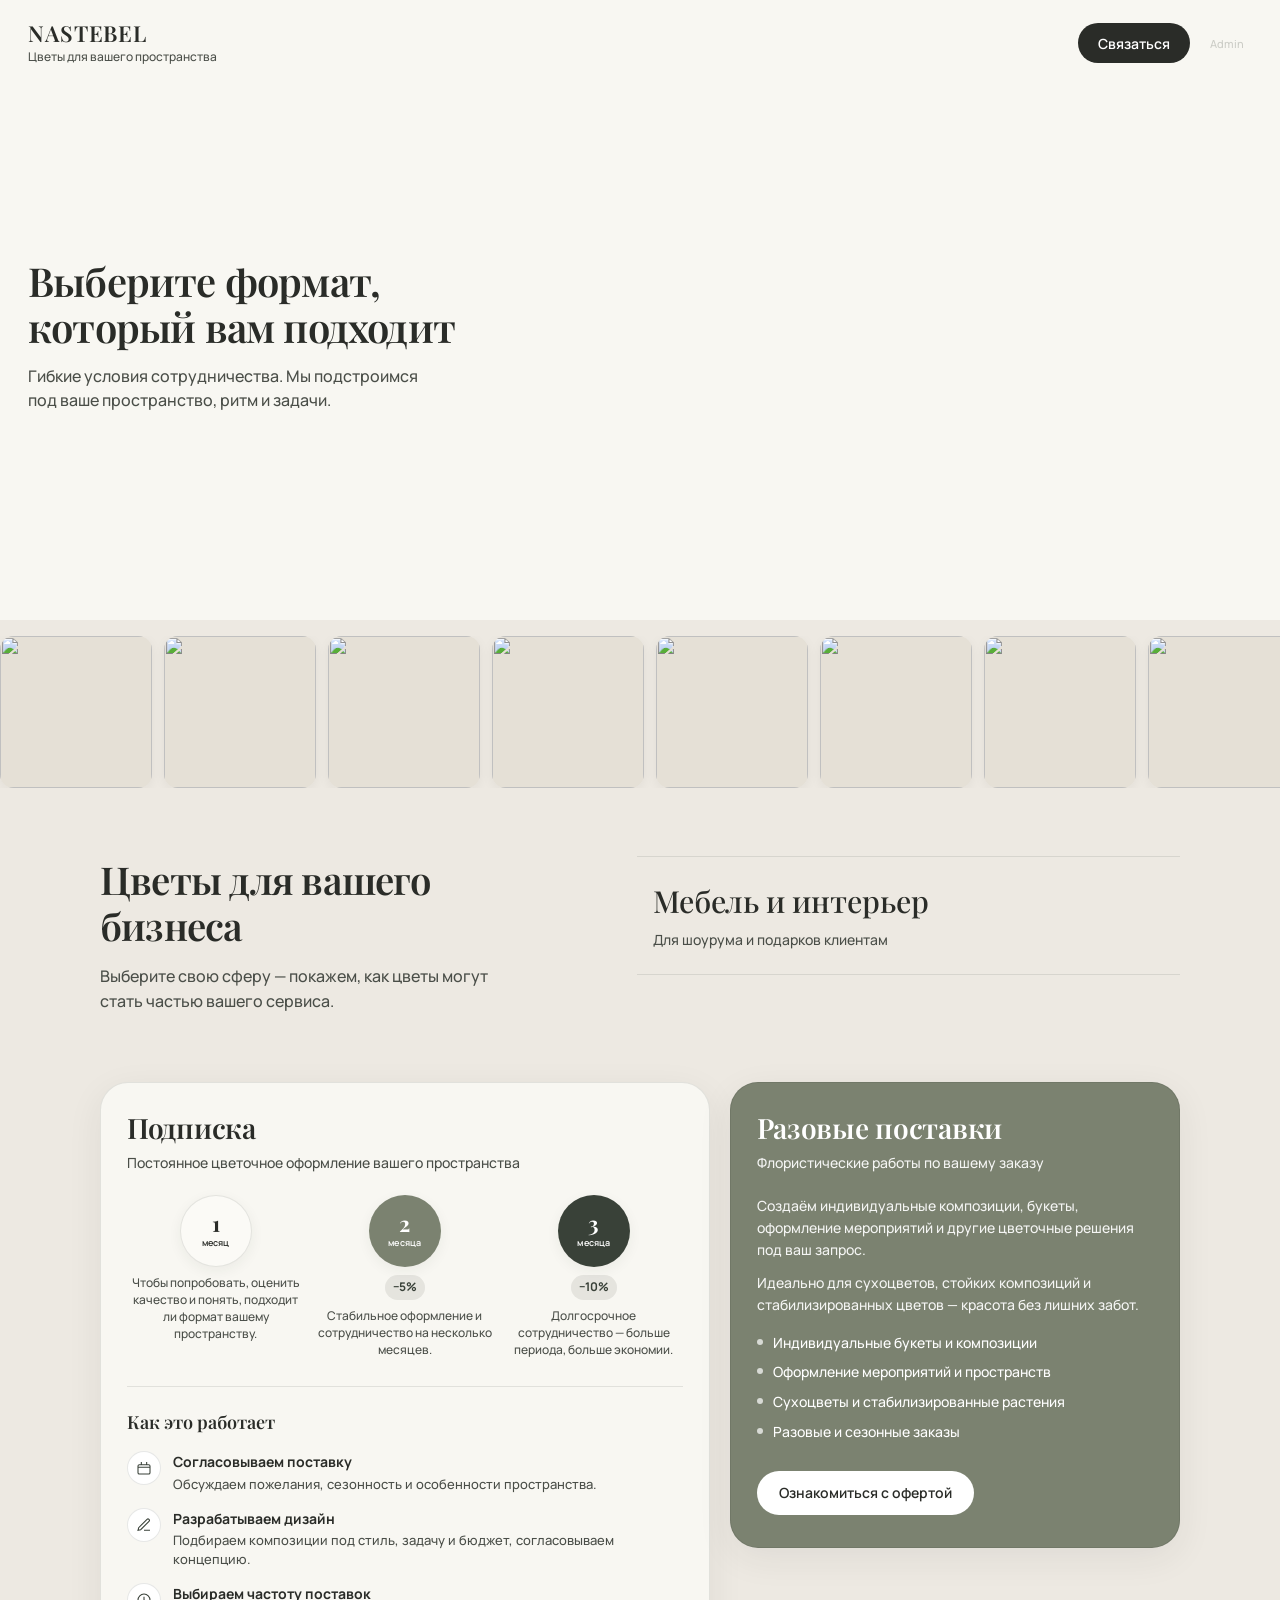
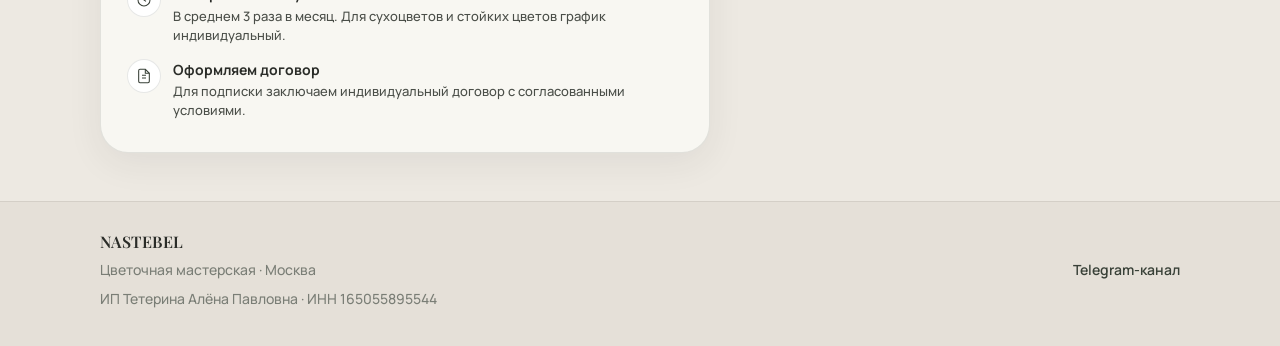
==== index.html @ 420b0eef "Добавить раздел для бизнеса и показывать рукописную фразу только на мобильных" ====
<!DOCTYPE html>
<html lang="ru">
<head>
  <meta charset="UTF-8" />
  <meta name="viewport" content="width=device-width, initial-scale=1, viewport-fit=cover" />
  <meta name="theme-color" content="#F8F7F2" />
  <meta name="description" content="NASTEBEL — цветочная мастерская в Москве." />
  <title>NASTEBEL — цветы для вашего пространства</title>
  <link rel="preconnect" href="https://fonts.googleapis.com" />
  <link rel="preconnect" href="https://fonts.gstatic.com" crossorigin />
  <link rel="preconnect" href="https://lh3.googleusercontent.com" />
  <link href="https://fonts.googleapis.com/css2?family=Manrope:wght@400;500;600;700&family=Playfair+Display:wght@500;600;700&display=swap" rel="stylesheet" />
  <link rel="stylesheet" href="miama.css?v=6" />
  <link rel="stylesheet" href="styles.css?v=8" />
  <link rel="stylesheet" href="lily.css?v=6" />

  <style>
    .hero-handwrite { display: none; }
    .business-sectors { padding: 40px 20px 56px; background: var(--bg); }
    .business-inner { max-width: 1080px; margin: 0 auto; display: grid; grid-template-columns: 1fr 1.15fr; gap: 64px; align-items: start; }
    .business-intro h2 { font-family: var(--serif); font-size: clamp(1.75rem, 3vw, 2.5rem); font-weight: 600; line-height: 1.2; letter-spacing: -.02em; margin-bottom: 16px; }
    .business-intro p { font-size: 1rem; color: var(--ink-soft); max-width: 390px; }
    .business-list { list-style: none; min-width: 0; }
    .business-list li { border-top: 1px solid var(--border-soft); border-bottom: 1px solid var(--border-soft); }
    .business-link { display: block; padding: 24px 16px; }
    .business-link span { display: block; width: fit-content; font-family: var(--serif); font-size: clamp(1.4rem, 2.5vw, 1.9rem); line-height: 1.3; transform-origin: left center; transition: transform .22s ease, color .22s ease; }
    .business-link small { display: block; font-size: .875rem; color: var(--ink-soft); margin-top: 8px; }
    .business-link:hover span, .business-link:focus-visible span { transform: scale(1.04); color: #394138; }
    .business-link:focus-visible { outline: 2px solid #394138; outline-offset: 4px; border-radius: 6px; }
    @media (max-width: 640px) {
      .hero-handwrite { display: block; }
      .business-sectors { padding: 28px 14px 36px; }
      .business-inner { grid-template-columns: 1fr; gap: 24px; }
      .business-link { padding: 20px 8px; }
      .business-link:active span { transform: scale(1.04); }
    }
    @media (prefers-reduced-motion: reduce) { .business-link span { transition: none; } }
  </style>
</head>
<body>
  <header class="hero">
    <div class="hero-bg">
      <div class="hero-gradient"></div>
      <div class="hero-photo-wrap">
        <div class="hero-photo" aria-hidden="true"></div>
      </div>
    </div>

    <div class="hero-top">
      <div class="hero-brand">
        <span class="brand-name">NASTEBEL</span>
        <span class="brand-tagline">Цветы для вашего пространства</span>
      </div>
      <div class="hero-actions">
        <a class="btn-contact" href="https://t.me/nastebel" target="_blank" rel="noopener noreferrer">Связаться</a>
        <button type="button" class="btn-admin" id="adminBtn" aria-label="Admin">Admin</button>
      </div>
    </div>

    <div class="hero-content">
      <h1 class="hero-title">Выберите формат,<br>который вам подходит</h1>
      <p class="hero-subtitle">Гибкие условия сотрудничества. Мы подстроимся под ваше пространство, ритм и задачи.</p>
    </div>

    <div class="hero-handwrite" aria-hidden="true">
      <p class="handwrite-text">Цветы создают<br>атмосферу</p>
    </div>
  </header>

  <section class="carousel-section" aria-label="Референсы работ">
    <div class="carousel-track" id="carouselTrack"></div>
  </section>


  <section class="business-sectors" id="business" aria-labelledby="businessTitle">
    <div class="business-inner">
      <div class="business-intro">
        <h2 id="businessTitle">Цветы для вашего бизнеса</h2>
        <p>Выберите свою сферу — покажем, как цветы могут стать частью вашего сервиса.</p>
      </div>
      <ul class="business-list">
        <li><a class="business-link" href="/%D0%9C%D0%B5%D0%B1%D0%B5%D0%BB%D1%8C/"><span>Мебель и интерьер</span><small>Для шоурума и подарков клиентам</small></a></li>
      </ul>
    </div>
  </section>

  <section class="formats" id="formats">
    <div class="formats-inner">
      <article class="format-card format-sub">
        <div class="format-header">
          <h2 class="format-title">Подписка</h2>
          <p class="format-desc">Постоянное цветочное оформление вашего пространства</p>
        </div>
        <div class="tariffs">
          <div class="tariff">
            <div class="tariff-circle c1">
              <span class="tariff-num">1</span>
              <span class="tariff-period">месяц</span>
            </div>
            <p class="tariff-note">Чтобы попробовать, оценить качество и понять, подходит ли формат вашему пространству.</p>
          </div>
          <div class="tariff">
            <div class="tariff-circle c2">
              <span class="tariff-num">2</span>
              <span class="tariff-period">месяца</span>
            </div>
            <span class="tariff-discount">−5%</span>
            <p class="tariff-note">Стабильное оформление и сотрудничество на несколько месяцев.</p>
          </div>
          <div class="tariff">
            <div class="tariff-circle c3">
              <span class="tariff-num">3</span>
              <span class="tariff-period">месяца</span>
            </div>
            <span class="tariff-discount">−10%</span>
            <p class="tariff-note">Долгосрочное сотрудничество — больше периода, больше экономии.</p>
          </div>
        </div>
        <div class="how-it-works">
          <h3 class="how-title">Как это работает</h3>
          <ol class="steps">
            <li class="step">
              <span class="step-icon" aria-hidden="true"><svg viewBox="0 0 24 24" fill="none" stroke="currentColor" stroke-width="1.6"><path d="M8 7V3m8 4V3M3 11h18M5 7h14a2 2 0 012 2v10a2 2 0 01-2 2H5a2 2 0 01-2-2V9a2 2 0 012-2z"/></svg></span>
              <div><strong>Согласовываем поставку</strong><p>Обсуждаем пожелания, сезонность и особенности пространства.</p></div>
            </li>
            <li class="step">
              <span class="step-icon" aria-hidden="true"><svg viewBox="0 0 24 24" fill="none" stroke="currentColor" stroke-width="1.6"><path d="M12 20h9M16.5 3.5a2.12 2.12 0 013 3L7 19l-4 1 1-4L16.5 3.5z"/></svg></span>
              <div><strong>Разрабатываем дизайн</strong><p>Подбираем композиции под стиль, задачу и бюджет, согласовываем концепцию.</p></div>
            </li>
            <li class="step">
              <span class="step-icon" aria-hidden="true"><svg viewBox="0 0 24 24" fill="none" stroke="currentColor" stroke-width="1.6"><circle cx="12" cy="12" r="9"/><path d="M12 7v5l3 2"/></svg></span>
              <div><strong>Выбираем частоту поставок</strong><p>В среднем 3 раза в месяц. Для сухоцветов и стойких цветов график индивидуальный.</p></div>
            </li>
            <li class="step">
              <span class="step-icon" aria-hidden="true"><svg viewBox="0 0 24 24" fill="none" stroke="currentColor" stroke-width="1.6"><path d="M14 2H6a2 2 0 00-2 2v16a2 2 0 002 2h12a2 2 0 002-2V8z"/><path d="M14 2v6h6M9 15h6M9 11h6"/></svg></span>
              <div><strong>Оформляем договор</strong><p>Для подписки заключаем индивидуальный договор с согласованными условиями.</p></div>
            </li>
          </ol>
        </div>
      </article>

      <article class="format-card format-once">
        <div class="format-header">
          <h2 class="format-title">Разовые поставки</h2>
          <p class="format-desc">Флористические работы по вашему заказу</p>
        </div>
        <div class="once-body">
          <p>Создаём индивидуальные композиции, букеты, оформление мероприятий и другие цветочные решения под ваш запрос.</p>
          <p>Идеально для сухоцветов, стойких композиций и стабилизированных цветов — красота без лишних забот.</p>
          <ul class="once-list">
            <li>Индивидуальные букеты и композиции</li>
            <li>Оформление мероприятий и пространств</li>
            <li>Сухоцветы и стабилизированные растения</li>
            <li>Разовые и сезонные заказы</li>
          </ul>
          <a class="btn-offer" id="offerBtn" href="/oferta" target="_blank" rel="noopener noreferrer">Ознакомиться с офертой</a>
        </div>
      </article>
    </div>
  </section>

  <footer class="footer">
    <div class="footer-inner">
      <div class="footer-left">
        <span class="footer-brand">NASTEBEL</span>
        <p class="footer-note">Цветочная мастерская · Москва</p>
        <p class="footer-legal">ИП Тетерина Алёна Павловна · ИНН 165055895544</p>
      </div>
      <a class="footer-tg" href="https://t.me/nastebel" target="_blank" rel="noopener noreferrer">Telegram-канал</a>
    </div>
  </footer>

  <div class="modal-overlay" id="adminModal" aria-hidden="true" hidden>
    <div class="modal" role="dialog" aria-labelledby="modalTitle">
      <h2 class="modal-title" id="modalTitle">Вход</h2>
      <p class="modal-hint">Введите пароль</p>
      <input class="modal-input" id="adminPassword" type="password" inputmode="numeric" maxlength="8" autocomplete="off" placeholder="••••" />
      <p class="modal-error" id="adminError"></p>
      <div class="modal-actions">
        <button type="button" class="modal-btn modal-btn-ghost" id="adminCancel">Отмена</button>
        <button type="button" class="modal-btn modal-btn-primary" id="adminSubmit">OK</button>
      </div>
    </div>
  </div>

  <script src="app.js?v=8"></script>
  <script>
    (function () {
      var ADMIN_PASSWORD = "0302";
      var PREV = "https://raw.githack.com/mirkin99/nastebel/main/index.html";
      var btn = document.getElementById("adminBtn");
      var modal = document.getElementById("adminModal");
      if (!btn || !modal) return;
      var input = document.getElementById("adminPassword");
      var error = document.getElementById("adminError");
      var submit = document.getElementById("adminSubmit");
      var cancel = document.getElementById("adminCancel");
      function openM() {
        modal.hidden = false;
        modal.classList.add("open");
        modal.setAttribute("aria-hidden", "false");
        if (error) error.textContent = "";
        if (input) { input.value = ""; setTimeout(function () { input.focus(); }, 40); }
      }
      function closeM() {
        modal.classList.remove("open");
        modal.setAttribute("aria-hidden", "true");
        modal.hidden = true;
        if (error) error.textContent = "";
        if (input) input.value = "";
      }
      function tryLogin() {
        var v = (input && input.value || "").trim();
        if (v === ADMIN_PASSWORD) {
          closeM();
          window.location.href = PREV;
        } else {
          if (error) error.textContent = "Неверный пароль";
          if (input) { input.value = ""; input.focus(); }
        }
      }
      btn.addEventListener("click", function (e) { e.preventDefault(); openM(); });
      if (cancel) cancel.addEventListener("click", closeM);
      if (submit) submit.addEventListener("click", tryLogin);
      if (input) input.addEventListener("keydown", function (e) { if (e.key === "Enter") { e.preventDefault(); tryLogin(); } });
      modal.addEventListener("click", function (e) { if (e.target === modal) closeM(); });
      document.addEventListener("keydown", function (e) { if (e.key === "Escape" && modal.classList.contains("open")) closeM(); });
    })();
  </script>
</body>
</html>
---- styles.css ----
:root {
  --cream: #F8F7F2;
  --bg: #EDE9E2;
  --khaki: #7B8270;
  --circle-1: #FBFAF6;
  --circle-2: #7B8270;
  --circle-3: #394138;
  --discount: #394138;
  --ink: #2a2c28;
  --ink-soft: #4a4e48;
  --muted: #7a7e76;
  --white: #ffffff;
  --border-soft: rgba(57, 65, 56, 0.12);
  --font: "Manrope", system-ui, sans-serif;
  --serif: "Playfair Display", Georgia, serif;
  --script: "Miama Nueva", cursive;
  --text-xs: 0.75rem;
  --text-sm: 0.875rem;
  --text-base: 1rem;
  --text-md: 1.125rem;
  --text-lg: 1.375rem;
  --text-xl: 1.75rem;
  --text-3xl: clamp(1.75rem, 4vw, 2.5rem);
  --radius-lg: 28px;
  --shadow: 0 10px 36px rgba(42, 44, 40, 0.07);
}

*, *::before, *::after { box-sizing: border-box; margin: 0; padding: 0; }
html { scroll-behavior: smooth; -webkit-text-size-adjust: 100%; }
body {
  font-family: var(--font);
  font-size: var(--text-base);
  font-weight: 500;
  color: var(--ink);
  background: var(--bg);
  line-height: 1.55;
  -webkit-font-smoothing: antialiased;
  min-height: 100dvh;
}
img { display: block; max-width: 100%; }
a { color: inherit; text-decoration: none; }
button { font-family: inherit; cursor: pointer; border: none; background: none; }

.hero {
  position: relative;
  min-height: min(72vh, 620px);
  display: flex;
  flex-direction: column;
  overflow: hidden;
  background: var(--cream);
}
.hero-bg { position: absolute; inset: 0; z-index: 0; pointer-events: none; }

.hero-gradient {
  position: absolute;
  inset: 0;
  z-index: 2;
  background: linear-gradient(
    105deg,
    #F8F7F2 0%,
    #F8F7F2 32%,
    rgba(248, 247, 242, 0.97) 42%,
    rgba(248, 247, 242, 0.72) 52%,
    rgba(248, 247, 242, 0.28) 64%,
    rgba(248, 247, 242, 0.06) 76%,
    transparent 88%
  );
}

.hero-photo-wrap {
  position: absolute;
  top: 0;
  right: 0;
  width: min(58%, 620px);
  height: 100%;
  z-index: 1;
  overflow: hidden;
}
.hero-photo {
  width: 100%;
  height: 100%;
  object-fit: cover;
  object-position: 55% 35%;
}

.hero-top {
  position: relative; z-index: 3;
  display: flex; align-items: center; justify-content: space-between;
  padding: 20px 28px 0; gap: 16px;
}
.hero-brand { display: flex; flex-direction: column; gap: 2px; }
.brand-name {
  font-family: var(--serif); font-weight: 600;
  font-size: var(--text-lg); letter-spacing: 0.04em; color: var(--ink); line-height: 1.2;
}
.brand-tagline {
  font-family: var(--font); font-size: var(--text-xs); font-weight: 500; color: var(--ink-soft);
}
.hero-actions { display: flex; align-items: center; gap: 12px; }
.btn-contact {
  display: inline-flex; align-items: center; justify-content: center;
  height: 40px; padding: 0 20px; border-radius: 999px;
  background: var(--ink); color: var(--white);
  font-family: var(--font); font-size: var(--text-sm); font-weight: 600;
  transition: opacity 0.2s;
}
.btn-contact:hover { opacity: 0.88; }
.btn-admin {
  font-family: var(--font); font-size: 11px; font-weight: 500;
  color: var(--muted); opacity: 0.35; padding: 6px 8px; border-radius: 6px;
}
.btn-admin:hover { opacity: 0.65; }

.hero-content {
  position: relative; z-index: 3; flex: 1;
  display: flex; flex-direction: column; justify-content: center;
  padding: 32px 28px 48px; max-width: 520px;
}
.hero-title {
  font-family: var(--serif); font-weight: 600;
  font-size: var(--text-3xl); line-height: 1.15; letter-spacing: -0.02em;
  color: var(--ink); margin-bottom: 14px;
}
.hero-subtitle {
  font-family: var(--font); font-size: var(--text-base); font-weight: 500;
  line-height: 1.55; color: var(--ink-soft); max-width: 400px;
}

/* Desktop: handwrite text in top-right of hero */
.hero-handwrite {
  position: absolute;
  z-index: 3;
  right: 36px;
  top: 88px;
  left: auto;
  bottom: auto;
  transform: rotate(-6deg);
  text-align: right;
  pointer-events: none;
  max-width: 260px;
}
.handwrite-text {
  font-family: var(--script);
  font-size: clamp(1.9rem, 3.2vw, 2.7rem);
  font-weight: 400;
  color: var(--ink);
  line-height: 1.12;
  letter-spacing: 0.02em;
  opacity: 0.92;
}

.carousel-section { padding: 16px 0 28px; background: var(--bg); overflow: hidden; }
.carousel-track {
  display: flex; gap: 12px; padding: 0 20px;
  overflow-x: auto; scroll-snap-type: x mandatory;
  -webkit-overflow-scrolling: touch; scrollbar-width: none; cursor: grab;
}
.carousel-track::-webkit-scrollbar { display: none; }
.carousel-track.dragging { cursor: grabbing; scroll-snap-type: none; }
.carousel-item {
  flex: 0 0 auto; width: min(152px, 36vw); aspect-ratio: 1;
  border-radius: 14px; overflow: hidden; scroll-snap-align: start;
  background: #e5e0d6; box-shadow: 0 3px 12px rgba(42,44,40,0.05);
  pointer-events: none; user-select: none;
}
.carousel-item img { width: 100%; height: 100%; object-fit: cover; }

.formats { padding: 12px 20px 48px; background: var(--bg); }
.formats-inner {
  max-width: 1080px; margin: 0 auto;
  display: grid; grid-template-columns: 1.15fr 0.85fr; gap: 20px; align-items: start;
}
.format-card { border-radius: var(--radius-lg); padding: 28px 26px 32px; box-shadow: var(--shadow); }

.format-sub {
  background: #F8F7F2;
  border: 1px solid var(--border-soft);
}
.format-once {
  background: #7B8270;
  border: 1px solid rgba(57, 65, 56, 0.15);
  color: #fff;
}
.format-once .format-title,
.format-once .format-desc,
.format-once .once-body p,
.format-once .once-list li { color: #fff; }
.format-once .format-desc,
.format-once .once-body p { opacity: 0.92; }
.format-once .once-list li::before { background: rgba(255,255,255,0.7); }

.format-header { margin-bottom: 22px; }
.format-title {
  font-family: var(--serif); font-weight: 600; font-size: var(--text-xl);
  letter-spacing: -0.01em; margin-bottom: 8px; color: var(--ink); line-height: 1.2;
}
.format-once .format-title { color: #fff; }
.format-desc {
  font-family: var(--font); font-size: var(--text-sm); font-weight: 500;
  color: var(--ink-soft); line-height: 1.5;
}

.tariffs {
  display: flex; flex-direction: row; gap: 12px;
  margin-bottom: 28px; align-items: stretch;
}
.tariff {
  flex: 1; display: flex; flex-direction: column;
  align-items: center; text-align: center; gap: 8px; min-width: 0;
}
.tariff-circle {
  width: 72px; height: 72px; border-radius: 50%;
  display: flex; flex-direction: column; align-items: center; justify-content: center;
  box-shadow: 0 4px 14px rgba(42,44,40,0.06); flex-shrink: 0;
}
.tariff-circle.c1 { background: #FBFAF6; border: 1.5px solid rgba(57,65,56,0.12); }
.tariff-circle.c2 { background: #7B8270; border: none; }
.tariff-circle.c3 { background: #394138; border: none; }

.tariff-num { font-family: var(--serif); font-weight: 700; font-size: 1.35rem; line-height: 1; }
.tariff-period {
  font-family: var(--font); font-size: 9px; font-weight: 600;
  text-transform: lowercase; letter-spacing: 0.02em; margin-top: 2px;
}
.tariff-circle.c1 .tariff-num,
.tariff-circle.c1 .tariff-period { color: var(--ink); }
.tariff-circle.c2 .tariff-num,
.tariff-circle.c2 .tariff-period,
.tariff-circle.c3 .tariff-num,
.tariff-circle.c3 .tariff-period { color: #fff; }

.tariff-discount {
  font-family: var(--font); font-size: var(--text-xs); font-weight: 700;
  color: #394138; background: rgba(57,65,56,0.1);
  padding: 3px 8px; border-radius: 999px;
}
.tariff-note {
  font-family: var(--font); font-size: 12px; font-weight: 500;
  line-height: 1.4; color: var(--ink-soft);
}

.how-it-works { padding-top: 6px; border-top: 1px solid var(--border-soft); }
.how-title {
  font-family: var(--serif); font-size: var(--text-md); font-weight: 600;
  margin: 16px 0 14px; color: var(--ink);
}
.steps { list-style: none; display: flex; flex-direction: column; gap: 14px; }
.step { display: flex; gap: 12px; align-items: flex-start; }
.step-icon {
  flex-shrink: 0; width: 34px; height: 34px; border-radius: 50%;
  background: #fff; border: 1px solid var(--border-soft);
  display: flex; align-items: center; justify-content: center; color: #394138;
}
.step-icon svg { width: 16px; height: 16px; }
.step strong {
  display: block; font-family: var(--font); font-size: var(--text-sm);
  font-weight: 700; color: var(--ink); margin-bottom: 2px;
}
.step p {
  font-family: var(--font); font-size: 13px; font-weight: 500;
  line-height: 1.45; color: var(--ink-soft);
}

.once-body { display: flex; flex-direction: column; gap: 12px; }
.once-body > p {
  font-family: var(--font); font-size: var(--text-sm); font-weight: 500; line-height: 1.55;
}
.once-list { list-style: none; display: flex; flex-direction: column; gap: 8px; margin: 4px 0 6px; }
.once-list li {
  position: relative; padding-left: 16px;
  font-family: var(--font); font-size: var(--text-sm); font-weight: 500;
}
.once-list li::before {
  content: ""; position: absolute; left: 0; top: 7px;
  width: 6px; height: 6px; border-radius: 50%;
}
.btn-offer {
  display: inline-flex; align-items: center; justify-content: center;
  margin-top: 10px; height: 44px; padding: 0 22px; border-radius: 999px;
  background: #fff; color: var(--ink);
  font-family: var(--font); font-size: var(--text-sm); font-weight: 600; width: fit-content;
}
.btn-offer:hover { opacity: 0.9; }

.footer {
  padding: 28px 20px 36px; background: #e5e0d8;
  border-top: 1px solid rgba(57,65,56,0.1);
}
.footer-inner {
  max-width: 1080px; margin: 0 auto;
  display: flex; flex-wrap: wrap; align-items: flex-start; gap: 12px 24px;
  justify-content: space-between;
}
.footer-left { display: flex; flex-direction: column; gap: 4px; }
.footer-brand { font-family: var(--serif); font-weight: 600; font-size: var(--text-base); letter-spacing: 0.03em; }
.footer-note { font-family: var(--font); font-size: var(--text-sm); font-weight: 500; color: var(--muted); }
.footer-legal {
  font-family: var(--font);
  font-size: var(--text-sm);
  font-weight: 500;
  color: var(--muted);
  margin-top: 4px;
}
.footer-tg {
  font-family: var(--font); font-size: var(--text-sm);
  font-weight: 600; color: #394138; border-bottom: 1px solid transparent;
  align-self: center;
}
.footer-tg:hover { border-bottom-color: #394138; }

.modal-overlay {
  position: fixed; inset: 0; z-index: 100;
  background: rgba(42, 44, 40, 0.5);
  backdrop-filter: blur(6px); -webkit-backdrop-filter: blur(6px);
  display: flex; align-items: center; justify-content: center; padding: 20px;
  opacity: 0; visibility: hidden; pointer-events: none;
  transition: opacity 0.25s ease, visibility 0.25s ease;
}
.modal-overlay.open {
  opacity: 1; visibility: visible; pointer-events: auto;
}
.modal-overlay[hidden] { display: none !important; }
.modal-overlay.open[hidden] { display: flex !important; }

.modal {
  background: #F8F7F2; border-radius: 20px;
  padding: 28px 24px 24px; width: 100%; max-width: 320px;
  box-shadow: 0 24px 60px rgba(0,0,0,0.2);
  transform: translateY(12px); transition: transform 0.25s ease;
}
.modal-overlay.open .modal { transform: translateY(0); }
.modal-title {
  font-family: var(--serif); font-size: var(--text-lg); font-weight: 600;
  margin-bottom: 6px; color: var(--ink);
}
.modal-hint {
  font-family: var(--font); font-size: var(--text-sm); color: var(--ink-soft); margin-bottom: 18px;
}
.modal-input {
  width: 100%; height: 46px; border: 1.5px solid rgba(57,65,56,0.2);
  border-radius: 12px; padding: 0 14px;
  font-family: var(--font); font-size: var(--text-base); font-weight: 500;
  color: var(--ink); background: #fff; outline: none;
  letter-spacing: 0.15em; text-align: center;
}
.modal-input:focus { border-color: #7B8270; }
.modal-error {
  font-family: var(--font); font-size: 12px; color: #a05050;
  margin-top: 8px; min-height: 18px; text-align: center;
}
.modal-actions { display: flex; gap: 10px; margin-top: 16px; }
.modal-btn {
  flex: 1; height: 42px; border-radius: 999px;
  font-family: var(--font); font-size: var(--text-sm); font-weight: 600;
}
.modal-btn-primary { background: var(--ink); color: #fff; }
.modal-btn-primary:hover { opacity: 0.88; }
.modal-btn-ghost {
  background: transparent; color: var(--ink-soft);
  border: 1px solid rgba(57,65,56,0.15);
}

@media (max-width: 900px) {
  .formats-inner { grid-template-columns: 1fr; }
  .hero-photo-wrap { width: 52%; }
  .hero-handwrite {
    right: 24px;
    top: 78px;
  }
}
@media (max-width: 640px) {
  .hero { min-height: auto; }
  .hero-top { padding: 14px 16px 0; }
  .brand-name { font-size: 1.1rem; }
  .brand-tagline { font-size: 11px; }
  .btn-contact { height: 36px; padding: 0 14px; font-size: 13px; }
  .btn-admin { font-size: 10px; opacity: 0.28; }
  .hero-content { padding: 24px 16px 28px; max-width: 100%; }
  .hero-title { font-size: 1.65rem; }
  .hero-subtitle { font-size: var(--text-sm); }
  .hero-handwrite {
    position: relative;
    left: auto;
    right: auto;
    top: auto;
    bottom: auto;
    margin: 12px 16px 32px;
    transform: rotate(-5deg);
    text-align: left;
    max-width: min(280px, 85vw);
    z-index: 5;
  }
  .handwrite-text {
    font-size: clamp(1.85rem, 7vw, 2.4rem);
    line-height: 1.15;
    opacity: 1;
    color: var(--ink);
    text-shadow: 0 1px 0 rgba(248,247,242,0.85);
  }
  .hero-photo-wrap {
    width: 100%;
    opacity: 0.55;
  }
  .hero-gradient {
    background: linear-gradient(
      180deg,
      #F8F7F2 0%,
      #F8F7F2 28%,
      rgba(248, 247, 242, 0.92) 48%,
      rgba(248, 247, 242, 0.55) 68%,
      rgba(248, 247, 242, 0.2) 85%,
      transparent 100%
    );
  }
  .carousel-track { padding: 0 14px; gap: 10px; }
  .carousel-item { width: 124px; }
  .formats { padding: 8px 14px 36px; }
  .format-card { padding: 22px 18px 26px; border-radius: 22px; }
  .format-title { font-size: 1.4rem; }
  .tariffs { gap: 8px; }
  .tariff-circle { width: 60px; height: 60px; }
  .tariff-num { font-size: 1.15rem; }
  .tariff-note { font-size: 11px; }
  .footer-inner { flex-direction: column; align-items: flex-start; gap: 10px; }
  .footer-tg { align-self: flex-start; }
}
---- lily.css ----
/* Lily hero photo from Drive */
.hero-photo-wrap {
  background-image: url("https://lh3.googleusercontent.com/d/1FsGMgh8NCZJxKf3-2xCRLC7Z06d4LO92=s1400");
  background-size: cover;
  background-position: 55% 35%;
  background-repeat: no-repeat;
}
.hero-photo {
  width: 100%;
  height: 100%;
}
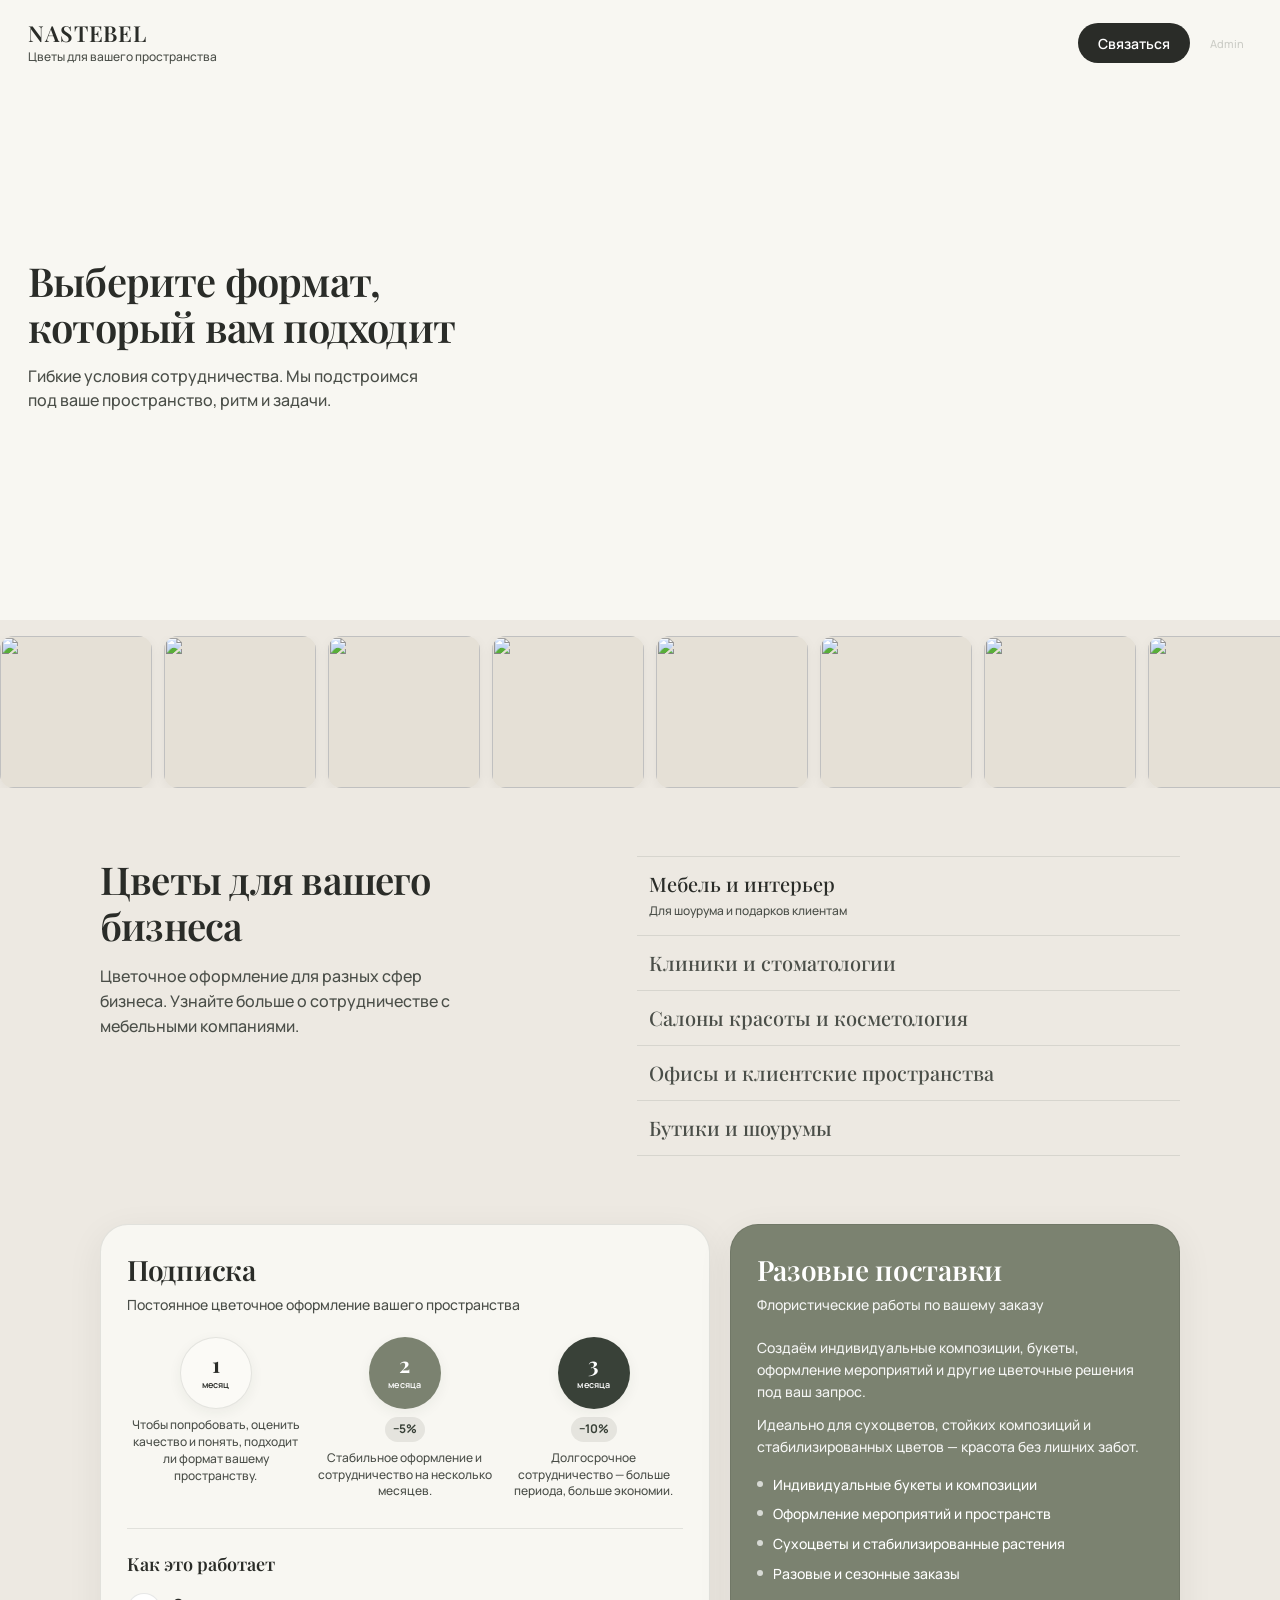
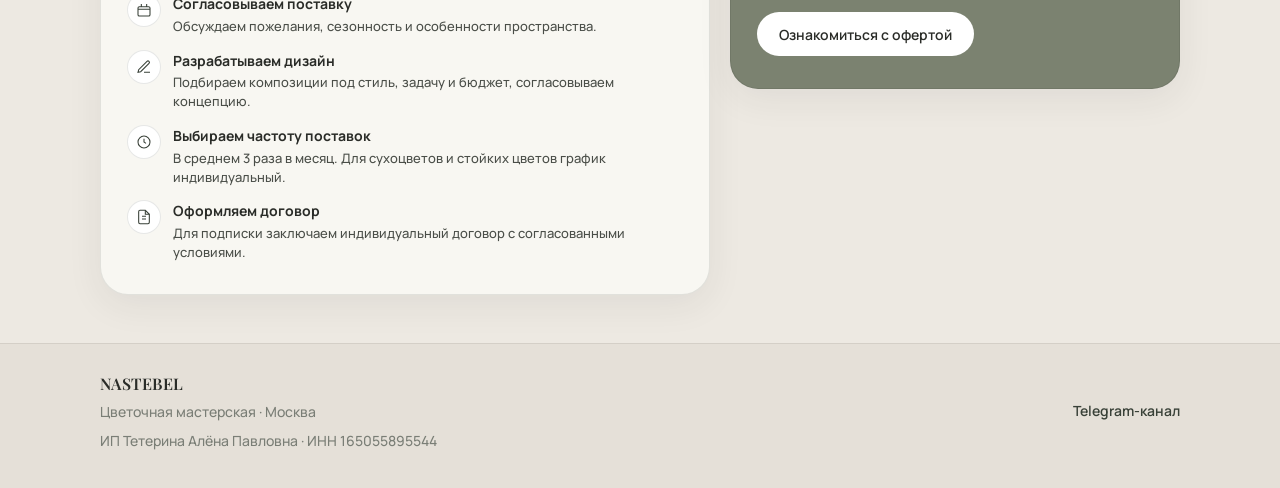
==== commit ba4f60eb: "Add compact business sectors with furniture as the only active link" ====
--- a/index.html
+++ b/index.html
@@ -21,17 +21,19 @@
     .business-intro h2 { font-family: var(--serif); font-size: clamp(1.75rem, 3vw, 2.5rem); font-weight: 600; line-height: 1.2; letter-spacing: -.02em; margin-bottom: 16px; }
     .business-intro p { font-size: 1rem; color: var(--ink-soft); max-width: 390px; }
     .business-list { list-style: none; min-width: 0; }
-    .business-list li { border-top: 1px solid var(--border-soft); border-bottom: 1px solid var(--border-soft); }
-    .business-link { display: block; padding: 24px 16px; }
-    .business-link span { display: block; width: fit-content; font-family: var(--serif); font-size: clamp(1.4rem, 2.5vw, 1.9rem); line-height: 1.3; transform-origin: left center; transition: transform .22s ease, color .22s ease; }
-    .business-link small { display: block; font-size: .875rem; color: var(--ink-soft); margin-top: 8px; }
-    .business-link:hover span, .business-link:focus-visible span { transform: scale(1.04); color: #394138; }
+    .business-list li { border-top: 1px solid var(--border-soft); }
+    .business-list li:last-child { border-bottom: 1px solid var(--border-soft); }
+    .business-link { display: block; padding: 14px 12px; }
+    .business-link--disabled { cursor: default; color: var(--ink-soft); }
+    .business-link span { display: block; width: fit-content; font-family: var(--serif); font-size: clamp(1.05rem, 1.6vw, 1.25rem); line-height: 1.3; transform-origin: left center; transition: transform .22s ease, color .22s ease; }
+    .business-link small { display: block; font-size: .75rem; color: var(--ink-soft); margin-top: 5px; }
+    .business-link:hover span, .business-link:focus-visible span { transform: scale(1.06); color: #394138; }
     .business-link:focus-visible { outline: 2px solid #394138; outline-offset: 4px; border-radius: 6px; }
     @media (max-width: 640px) {
       .hero-handwrite { display: block; }
       .business-sectors { padding: 28px 14px 36px; }
       .business-inner { grid-template-columns: 1fr; gap: 24px; }
-      .business-link { padding: 20px 8px; }
+      .business-link { padding: 13px 8px; }
       .business-link:active span { transform: scale(1.04); }
     }
     @media (prefers-reduced-motion: reduce) { .business-link span { transition: none; } }
@@ -76,10 +78,14 @@
     <div class="business-inner">
       <div class="business-intro">
         <h2 id="businessTitle">Цветы для вашего бизнеса</h2>
-        <p>Выберите свою сферу — покажем, как цветы могут стать частью вашего сервиса.</p>
+        <p>Цветочное оформление для разных сфер бизнеса. Узнайте больше о сотрудничестве с мебельными компаниями.</p>
       </div>
       <ul class="business-list">
         <li><a class="business-link" href="/%D0%9C%D0%B5%D0%B1%D0%B5%D0%BB%D1%8C/"><span>Мебель и интерьер</span><small>Для шоурума и подарков клиентам</small></a></li>
+        <li><div class="business-link business-link--disabled" aria-disabled="true"><span>Клиники и стоматологии</span></div></li>
+        <li><div class="business-link business-link--disabled" aria-disabled="true"><span>Салоны красоты и косметология</span></div></li>
+        <li><div class="business-link business-link--disabled" aria-disabled="true"><span>Офисы и клиентские пространства</span></div></li>
+        <li><div class="business-link business-link--disabled" aria-disabled="true"><span>Бутики и шоурумы</span></div></li>
       </ul>
     </div>
   </section>
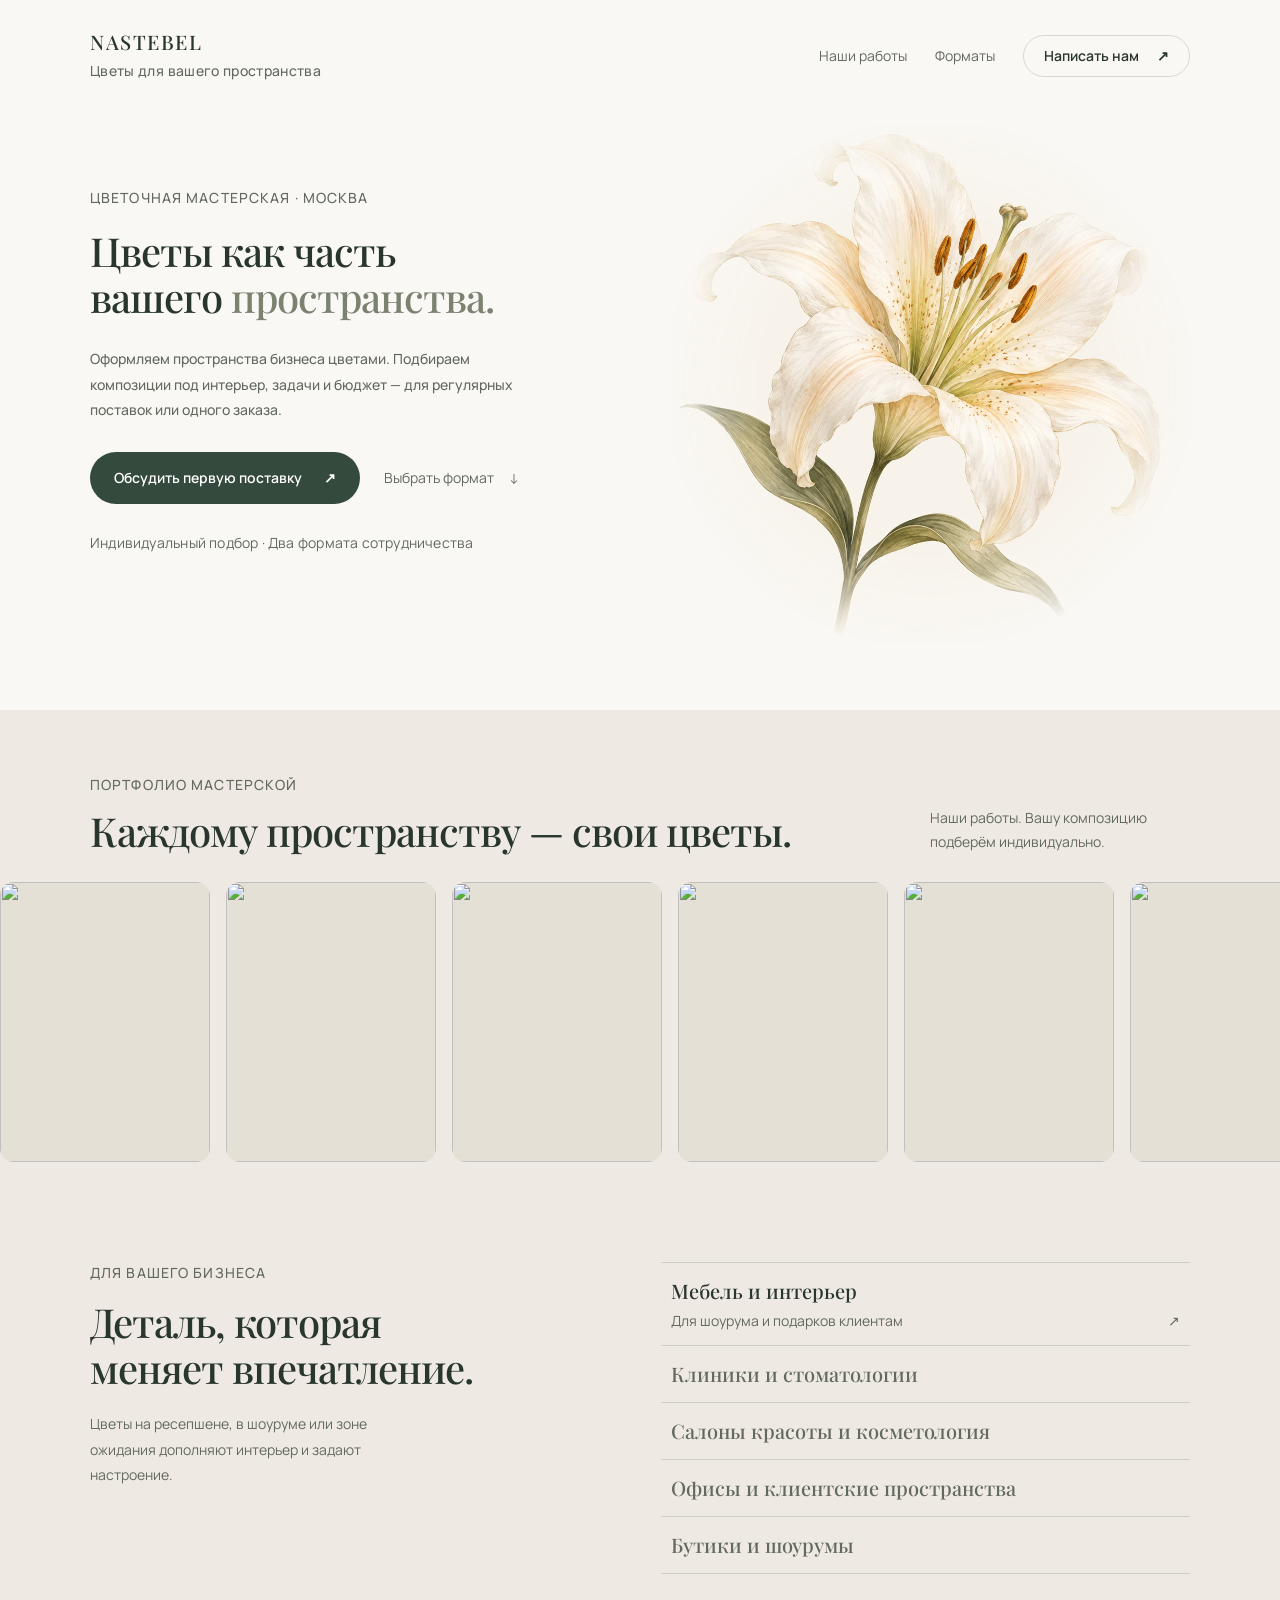
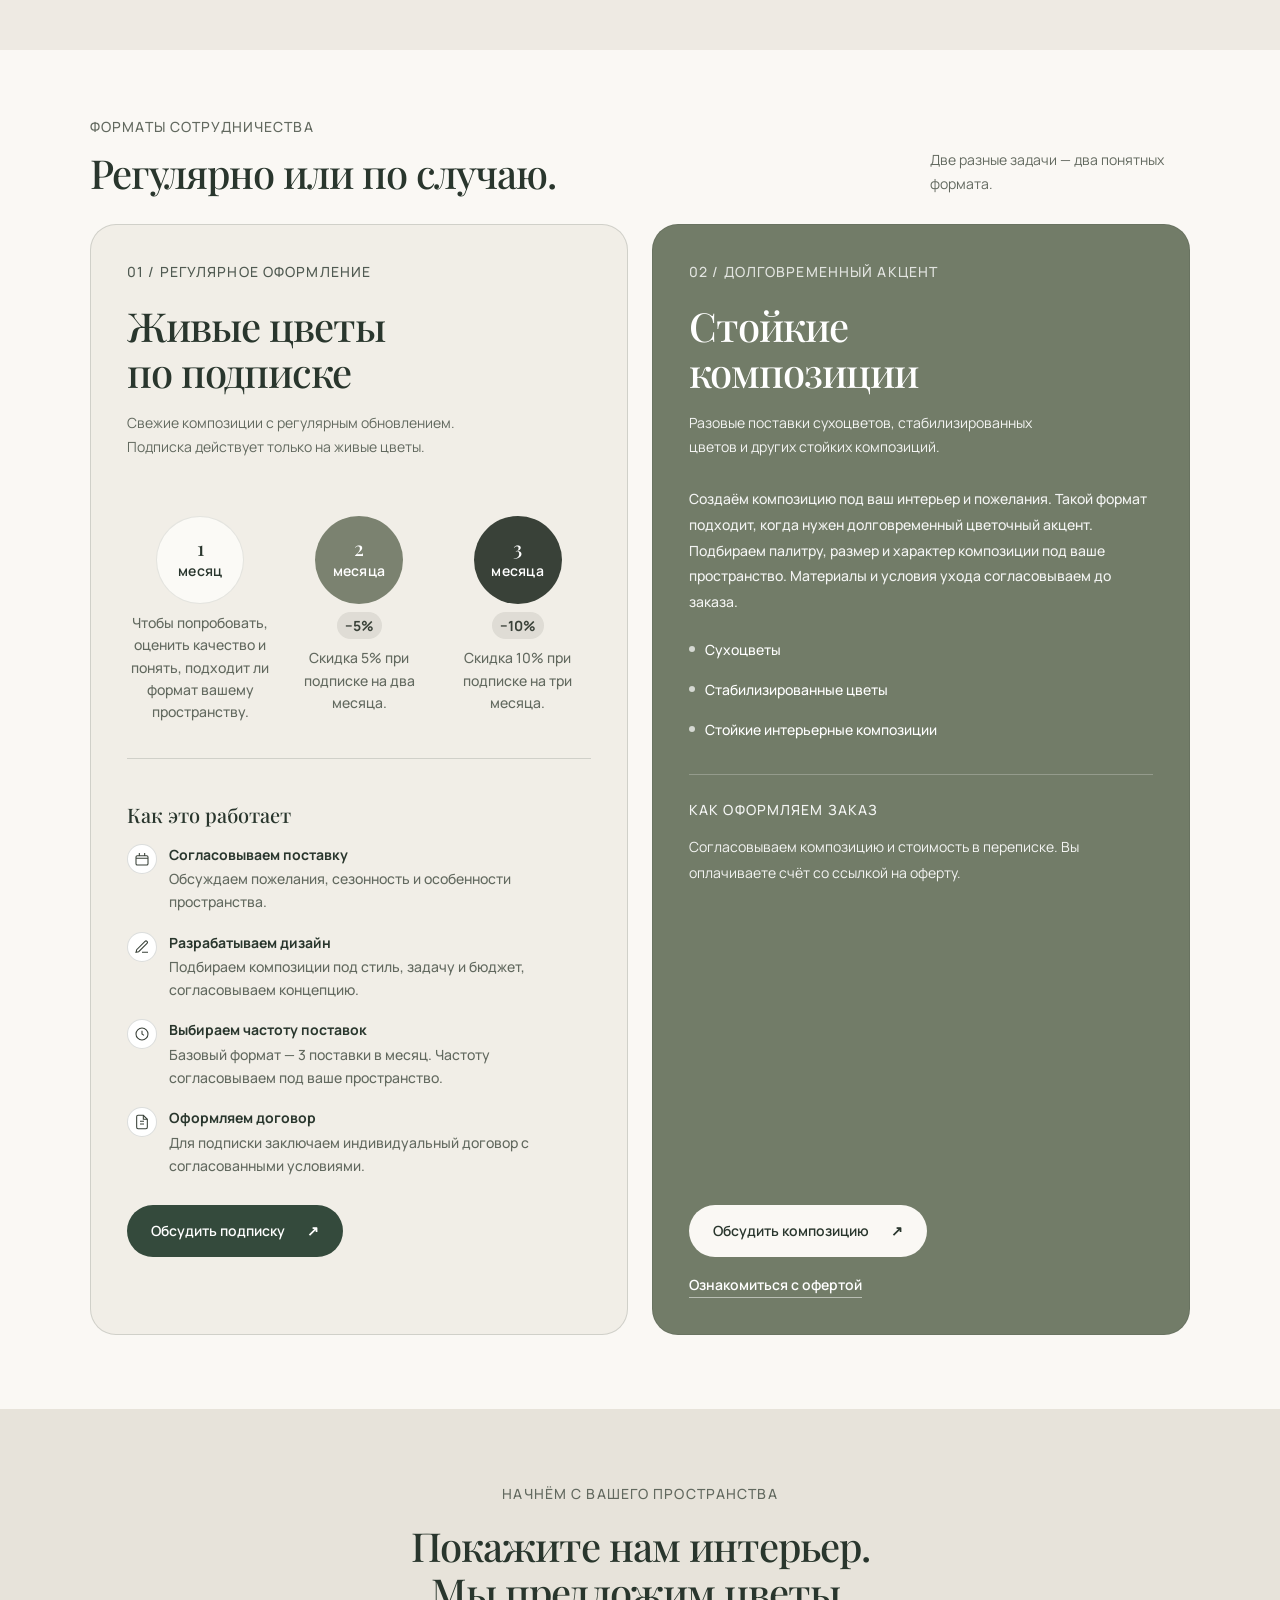
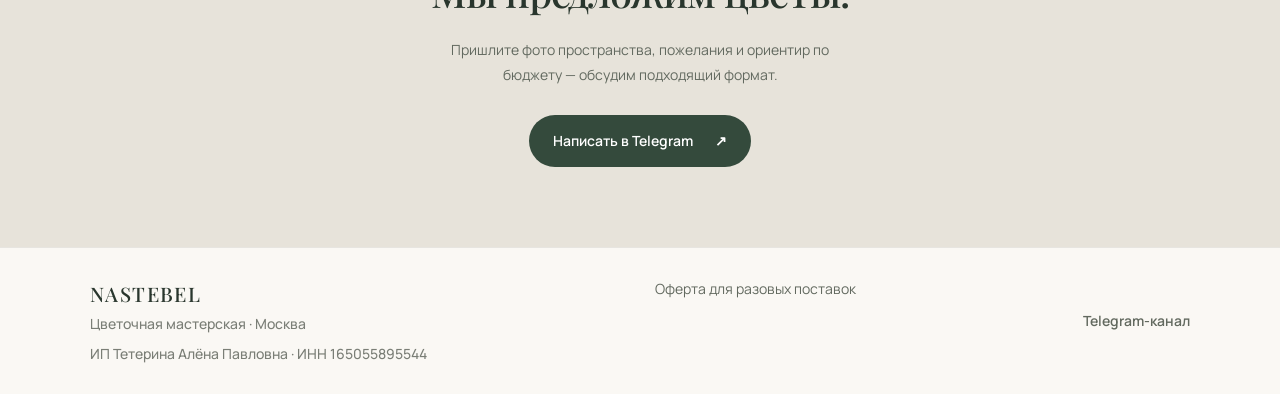
==== commit e5b255dd: "Publish approved landing redesign with unified typography and lily hero" ====
--- a/index.html
+++ b/index.html
@@ -4,48 +4,605 @@
   <meta charset="UTF-8" />
   <meta name="viewport" content="width=device-width, initial-scale=1, viewport-fit=cover" />
   <meta name="theme-color" content="#F8F7F2" />
-  <meta name="description" content="NASTEBEL — цветочная мастерская в Москве." />
-  <title>NASTEBEL — цветы для вашего пространства</title>
+  <meta name="description" content="Цветочное оформление для бизнеса в Москве: подписка на живые цветы и разовые поставки стойких композиций. NASTEBEL." />
+  <title>NASTEBEL — цветочное оформление для бизнеса</title>
   <link rel="preconnect" href="https://fonts.googleapis.com" />
   <link rel="preconnect" href="https://fonts.gstatic.com" crossorigin />
   <link rel="preconnect" href="https://lh3.googleusercontent.com" />
-  <link href="https://fonts.googleapis.com/css2?family=Manrope:wght@400;500;600;700&family=Playfair+Display:wght@500;600;700&display=swap" rel="stylesheet" />
-  <link rel="stylesheet" href="miama.css?v=6" />
-  <link rel="stylesheet" href="styles.css?v=8" />
-  <link rel="stylesheet" href="lily.css?v=6" />
+  <link href="https://fonts.googleapis.com/css2?family=Manrope:wght@400;500;600&family=Playfair+Display:wght@500&display=swap" rel="stylesheet" />
 
   <style>
-    .hero-handwrite { display: none; }
-    .business-sectors { padding: 40px 20px 56px; background: var(--bg); }
-    .business-inner { max-width: 1080px; margin: 0 auto; display: grid; grid-template-columns: 1fr 1.15fr; gap: 64px; align-items: start; }
-    .business-intro h2 { font-family: var(--serif); font-size: clamp(1.75rem, 3vw, 2.5rem); font-weight: 600; line-height: 1.2; letter-spacing: -.02em; margin-bottom: 16px; }
-    .business-intro p { font-size: 1rem; color: var(--ink-soft); max-width: 390px; }
-    .business-list { list-style: none; min-width: 0; }
-    .business-list li { border-top: 1px solid var(--border-soft); }
-    .business-list li:last-child { border-bottom: 1px solid var(--border-soft); }
-    .business-link { display: block; padding: 14px 12px; }
-    .business-link--disabled { cursor: default; color: var(--ink-soft); }
-    .business-link span { display: block; width: fit-content; font-family: var(--serif); font-size: clamp(1.05rem, 1.6vw, 1.25rem); line-height: 1.3; transform-origin: left center; transition: transform .22s ease, color .22s ease; }
-    .business-link small { display: block; font-size: .75rem; color: var(--ink-soft); margin-top: 5px; }
-    .business-link:hover span, .business-link:focus-visible span { transform: scale(1.06); color: #394138; }
-    .business-link:focus-visible { outline: 2px solid #394138; outline-offset: 4px; border-radius: 6px; }
-    @media (max-width: 640px) {
-      .hero-handwrite { display: block; }
-      .business-sectors { padding: 28px 14px 36px; }
-      .business-inner { grid-template-columns: 1fr; gap: 24px; }
-      .business-link { padding: 13px 8px; }
-      .business-link:active span { transform: scale(1.04); }
-    }
-    @media (prefers-reduced-motion: reduce) { .business-link span { transition: none; } }
-  </style>
+:root {
+  --cream: #F8F7F2;
+  --bg: #EDE9E2;
+  --khaki: #7B8270;
+  --circle-1: #FBFAF6;
+  --circle-2: #7B8270;
+  --circle-3: #394138;
+  --discount: #394138;
+  --ink: #2a2c28;
+  --ink-soft: #4a4e48;
+  --muted: #7a7e76;
+  --white: #ffffff;
+  --border-soft: rgba(57, 65, 56, 0.12);
+  --font: "Manrope", system-ui, sans-serif;
+  --serif: "Playfair Display", Georgia, serif;
+  
+  --radius-lg: 28px;
+  --shadow: 0 10px 36px rgba(42, 44, 40, 0.07);
+}
+
+*, *::before, *::after { box-sizing: border-box; margin: 0; padding: 0; }
+html { scroll-behavior: smooth; -webkit-text-size-adjust: 100%; }
+body {
+  
+  
+  font-weight: 500;
+  color: var(--ink);
+  background: var(--bg);
+  line-height: 1.55;
+  -webkit-font-smoothing: antialiased;
+  min-height: 100dvh;
+}
+img { display: block; max-width: 100%; }
+a { color: inherit; text-decoration: none; }
+button {  cursor: pointer; border: none; background: none; }
+
+.hero {
+  position: relative;
+  min-height: min(72vh, 620px);
+  display: flex;
+  flex-direction: column;
+  overflow: hidden;
+  background: var(--cream);
+}
+.hero-bg { position: absolute; inset: 0; z-index: 0; pointer-events: none; }
+
+.hero-gradient {
+  position: absolute;
+  inset: 0;
+  z-index: 2;
+  background: linear-gradient(
+    105deg,
+    #F8F7F2 0%,
+    #F8F7F2 32%,
+    rgba(248, 247, 242, 0.97) 42%,
+    rgba(248, 247, 242, 0.72) 52%,
+    rgba(248, 247, 242, 0.28) 64%,
+    rgba(248, 247, 242, 0.06) 76%,
+    transparent 88%
+  );
+}
+
+.hero-photo-wrap {
+  position: absolute;
+  top: 0;
+  right: 0;
+  width: min(58%, 620px);
+  height: 100%;
+  z-index: 1;
+  overflow: hidden;
+}
+.hero-photo {
+  width: 100%;
+  height: 100%;
+  object-fit: cover;
+  object-position: 55% 35%;
+}
+
+.hero-top {
+  position: relative; z-index: 3;
+  display: flex; align-items: center; justify-content: space-between;
+  padding: 20px 28px 0; gap: 16px;
+}
+.hero-brand { display: flex; flex-direction: column; gap: 2px; }
+.brand-name {
+   font-weight: 600;
+   letter-spacing: 0.04em; color: var(--ink); line-height: 1.2;
+}
+.brand-tagline {
+    font-weight: 500; color: var(--ink-soft);
+}
+.hero-actions { display: flex; align-items: center; gap: 12px; }
+.btn-contact {
+  display: inline-flex; align-items: center; justify-content: center;
+  height: 40px; padding: 0 20px; border-radius: 999px;
+  background: var(--ink); color: var(--white);
+    font-weight: 600;
+  transition: opacity 0.2s;
+}
+.btn-contact:hover { opacity: 0.88; }
+.btn-admin {
+    font-weight: 500;
+  color: var(--muted); opacity: 0.35; padding: 6px 8px; border-radius: 6px;
+}
+.btn-admin:hover { opacity: 0.65; }
+
+.hero-content {
+  position: relative; z-index: 3; flex: 1;
+  display: flex; flex-direction: column; justify-content: center;
+  padding: 32px 28px 48px; max-width: 520px;
+}
+.hero-title {
+   font-weight: 600;
+   line-height: 1.15; letter-spacing: -0.02em;
+  color: var(--ink); margin-bottom: 14px;
+}
+.hero-subtitle {
+    font-weight: 500;
+  line-height: 1.55; color: var(--ink-soft); max-width: 400px;
+}
+
+/* Desktop: handwrite text in top-right of hero */
+.hero-handwrite {
+  position: absolute;
+  z-index: 3;
+  right: 36px;
+  top: 88px;
+  left: auto;
+  bottom: auto;
+  transform: rotate(-6deg);
+  text-align: right;
+  pointer-events: none;
+  max-width: 260px;
+}
+.handwrite-text {
+  
+  
+  font-weight: 400;
+  color: var(--ink);
+  line-height: 1.12;
+  letter-spacing: 0.02em;
+  opacity: 0.92;
+}
+
+.carousel-section { padding: 16px 0 28px; background: var(--bg); overflow: hidden; }
+.carousel-track {
+  display: flex; gap: 12px; padding: 0 20px;
+  overflow-x: auto; scroll-snap-type: x mandatory;
+  -webkit-overflow-scrolling: touch; scrollbar-width: none; cursor: grab;
+}
+.carousel-track::-webkit-scrollbar { display: none; }
+.carousel-track.dragging { cursor: grabbing; scroll-snap-type: none; }
+.carousel-item {
+  flex: 0 0 auto; width: min(152px, 36vw); aspect-ratio: 1;
+  border-radius: 14px; overflow: hidden; scroll-snap-align: start;
+  background: #e5e0d6; box-shadow: 0 3px 12px rgba(42,44,40,0.05);
+  pointer-events: none; user-select: none;
+}
+.carousel-item img { width: 100%; height: 100%; object-fit: cover; }
+
+.formats { padding: 12px 20px 48px; background: var(--bg); }
+.formats-inner {
+  max-width: 1080px; margin: 0 auto;
+  display: grid; grid-template-columns: 1.15fr 0.85fr; gap: 20px; align-items: start;
+}
+.format-card { border-radius: var(--radius-lg); padding: 28px 26px 32px; box-shadow: var(--shadow); }
+
+.format-sub {
+  background: #F8F7F2;
+  border: 1px solid var(--border-soft);
+}
+.format-once {
+  background: #7B8270;
+  border: 1px solid rgba(57, 65, 56, 0.15);
+  color: #fff;
+}
+.format-once .format-title,
+.format-once .format-desc,
+.format-once .once-body p,
+.format-once .once-list li { color: #fff; }
+.format-once .format-desc,
+.format-once .once-body p { opacity: 0.92; }
+.format-once .once-list li::before { background: rgba(255,255,255,0.7); }
+
+.format-header { margin-bottom: 22px; }
+.format-title {
+   font-weight: 600; 
+  letter-spacing: -0.01em; margin-bottom: 8px; color: var(--ink); line-height: 1.2;
+}
+.format-once .format-title { color: #fff; }
+.format-desc {
+    font-weight: 500;
+  color: var(--ink-soft); line-height: 1.5;
+}
+
+.tariffs {
+  display: flex; flex-direction: row; gap: 12px;
+  margin-bottom: 28px; align-items: stretch;
+}
+.tariff {
+  flex: 1; display: flex; flex-direction: column;
+  align-items: center; text-align: center; gap: 8px; min-width: 0;
+}
+.tariff-circle {
+  width: 72px; height: 72px; border-radius: 50%;
+  display: flex; flex-direction: column; align-items: center; justify-content: center;
+  box-shadow: 0 4px 14px rgba(42,44,40,0.06); flex-shrink: 0;
+}
+.tariff-circle.c1 { background: #FBFAF6; border: 1.5px solid rgba(57,65,56,0.12); }
+.tariff-circle.c2 { background: #7B8270; border: none; }
+.tariff-circle.c3 { background: #394138; border: none; }
+
+.tariff-num {  font-weight: 700;  line-height: 1; }
+.tariff-period {
+    font-weight: 600;
+  text-transform: lowercase; letter-spacing: 0.02em; margin-top: 2px;
+}
+.tariff-circle.c1 .tariff-num,
+.tariff-circle.c1 .tariff-period { color: var(--ink); }
+.tariff-circle.c2 .tariff-num,
+.tariff-circle.c2 .tariff-period,
+.tariff-circle.c3 .tariff-num,
+.tariff-circle.c3 .tariff-period { color: #fff; }
+
+.tariff-discount {
+    font-weight: 700;
+  color: #394138; background: rgba(57,65,56,0.1);
+  padding: 3px 8px; border-radius: 999px;
+}
+.tariff-note {
+    font-weight: 500;
+  line-height: 1.4; color: var(--ink-soft);
+}
+
+.how-it-works { padding-top: 6px; border-top: 1px solid var(--border-soft); }
+.how-title {
+    font-weight: 600;
+  margin: 16px 0 14px; color: var(--ink);
+}
+.steps { list-style: none; display: flex; flex-direction: column; gap: 14px; }
+.step { display: flex; gap: 12px; align-items: flex-start; }
+.step-icon {
+  flex-shrink: 0; width: 34px; height: 34px; border-radius: 50%;
+  background: #fff; border: 1px solid var(--border-soft);
+  display: flex; align-items: center; justify-content: center; color: #394138;
+}
+.step-icon svg { width: 16px; height: 16px; }
+.step strong {
+  display: block;  
+  font-weight: 700; color: var(--ink); margin-bottom: 2px;
+}
+.step p {
+    font-weight: 500;
+  line-height: 1.45; color: var(--ink-soft);
+}
+
+.once-body { display: flex; flex-direction: column; gap: 12px; }
+.once-body > p {
+    font-weight: 500; line-height: 1.55;
+}
+.once-list { list-style: none; display: flex; flex-direction: column; gap: 8px; margin: 4px 0 6px; }
+.once-list li {
+  position: relative; padding-left: 16px;
+    font-weight: 500;
+}
+.once-list li::before {
+  content: ""; position: absolute; left: 0; top: 7px;
+  width: 6px; height: 6px; border-radius: 50%;
+}
+.btn-offer {
+  display: inline-flex; align-items: center; justify-content: center;
+  margin-top: 10px; height: 44px; padding: 0 22px; border-radius: 999px;
+  background: #fff; color: var(--ink);
+    font-weight: 600; width: fit-content;
+}
+.btn-offer:hover { opacity: 0.9; }
+
+.footer {
+  padding: 28px 20px 36px; background: #e5e0d8;
+  border-top: 1px solid rgba(57,65,56,0.1);
+}
+.footer-inner {
+  max-width: 1080px; margin: 0 auto;
+  display: flex; flex-wrap: wrap; align-items: flex-start; gap: 12px 24px;
+  justify-content: space-between;
+}
+.footer-left { display: flex; flex-direction: column; gap: 4px; }
+.footer-brand {  font-weight: 600;  letter-spacing: 0.03em; }
+.footer-note {   font-weight: 500; color: var(--muted); }
+.footer-legal {
+  
+  
+  font-weight: 500;
+  color: var(--muted);
+  margin-top: 4px;
+}
+.footer-tg {
+   
+  font-weight: 600; color: #394138; border-bottom: 1px solid transparent;
+  align-self: center;
+}
+.footer-tg:hover { border-bottom-color: #394138; }
+
+.modal-overlay {
+  position: fixed; inset: 0; z-index: 100;
+  background: rgba(42, 44, 40, 0.5);
+  backdrop-filter: blur(6px); -webkit-backdrop-filter: blur(6px);
+  display: flex; align-items: center; justify-content: center; padding: 20px;
+  opacity: 0; visibility: hidden; pointer-events: none;
+  transition: opacity 0.25s ease, visibility 0.25s ease;
+}
+.modal-overlay.open {
+  opacity: 1; visibility: visible; pointer-events: auto;
+}
+.modal-overlay[hidden] { display: none !important; }
+.modal-overlay.open[hidden] { display: flex !important; }
+
+.modal {
+  background: #F8F7F2; border-radius: 20px;
+  padding: 28px 24px 24px; width: 100%; max-width: 320px;
+  box-shadow: 0 24px 60px rgba(0,0,0,0.2);
+  transform: translateY(12px); transition: transform 0.25s ease;
+}
+.modal-overlay.open .modal { transform: translateY(0); }
+.modal-title {
+    font-weight: 600;
+  margin-bottom: 6px; color: var(--ink);
+}
+.modal-hint {
+    color: var(--ink-soft); margin-bottom: 18px;
+}
+.modal-input {
+  width: 100%; height: 46px; border: 1.5px solid rgba(57,65,56,0.2);
+  border-radius: 12px; padding: 0 14px;
+    font-weight: 500;
+  color: var(--ink); background: #fff; outline: none;
+  letter-spacing: 0.15em; text-align: center;
+}
+.modal-input:focus { border-color: #7B8270; }
+.modal-error {
+    color: #a05050;
+  margin-top: 8px; min-height: 18px; text-align: center;
+}
+.modal-actions { display: flex; gap: 10px; margin-top: 16px; }
+.modal-btn {
+  flex: 1; height: 42px; border-radius: 999px;
+    font-weight: 600;
+}
+.modal-btn-primary { background: var(--ink); color: #fff; }
+.modal-btn-primary:hover { opacity: 0.88; }
+.modal-btn-ghost {
+  background: transparent; color: var(--ink-soft);
+  border: 1px solid rgba(57,65,56,0.15);
+}
+
+@media (max-width: 900px) {
+  .formats-inner { grid-template-columns: 1fr; }
+  .hero-photo-wrap { width: 52%; }
+  .hero-handwrite {
+    right: 24px;
+    top: 78px;
+  }
+}
+@media (max-width: 640px) {
+  .hero { min-height: auto; }
+  .hero-top { padding: 14px 16px 0; }
+  .brand-name {  }
+  .brand-tagline {  }
+  .btn-contact { height: 36px; padding: 0 14px;  }
+  .btn-admin {  opacity: 0.28; }
+  .hero-content { padding: 24px 16px 28px; max-width: 100%; }
+  .hero-title {  }
+  .hero-subtitle {  }
+  .hero-handwrite {
+    position: relative;
+    left: auto;
+    right: auto;
+    top: auto;
+    bottom: auto;
+    margin: 12px 16px 32px;
+    transform: rotate(-5deg);
+    text-align: left;
+    max-width: min(280px, 85vw);
+    z-index: 5;
+  }
+  .handwrite-text {
+    
+    line-height: 1.15;
+    opacity: 1;
+    color: var(--ink);
+    text-shadow: 0 1px 0 rgba(248,247,242,0.85);
+  }
+  .hero-photo-wrap {
+    width: 100%;
+    opacity: 0.55;
+  }
+  .hero-gradient {
+    background: linear-gradient(
+      180deg,
+      #F8F7F2 0%,
+      #F8F7F2 28%,
+      rgba(248, 247, 242, 0.92) 48%,
+      rgba(248, 247, 242, 0.55) 68%,
+      rgba(248, 247, 242, 0.2) 85%,
+      transparent 100%
+    );
+  }
+  .carousel-track { padding: 0 14px; gap: 10px; }
+  .carousel-item { width: 124px; }
+  .formats { padding: 8px 14px 36px; }
+  .format-card { padding: 22px 18px 26px; border-radius: 22px; }
+  .format-title {  }
+  .tariffs { gap: 8px; }
+  .tariff-circle { width: 60px; height: 60px; }
+  .tariff-num {  }
+  .tariff-note {  }
+  .footer-inner { flex-direction: column; align-items: flex-start; gap: 10px; }
+  .footer-tg { align-self: flex-start; }
+}
+
+  
+/* Review draft: all styles and scripts are embedded in this file. */
+:root{--bg:#eeeae3;--cream:#faf8f4;--ink:#29362d;--ink-soft:#62695f;--border-soft:rgba(41,54,45,.16);--radius-lg:26px}
+body{font-weight:400;background:var(--cream)}
+a,button{-webkit-tap-highlight-color:transparent}
+a:focus-visible{outline:2px solid #7b8270;outline-offset:5px}
+.hero{min-height:710px;background:var(--cream)}
+.hero-top{width:min(1160px,100%);margin:0 auto;padding:30px 30px 0;gap:24px}
+.brand-name{letter-spacing:.075em}
+.brand-tagline{margin-top:4px;letter-spacing:.025em}
+.hero-actions{gap:28px}
+.nav-link{color:var(--ink-soft)}
+.nav-link:hover,.action-text:hover{color:var(--ink)}
+.btn-contact{background:transparent;color:var(--ink);border:1px solid var(--border-soft);height:42px;gap:18px}
+.hero-gradient{display:none}
+.hero-photo-wrap{top:124px;right:max(30px,calc((100vw - 1100px)/2));width:min(42vw,470px);height:520px;border-radius:180px 180px 24px 24px;background:#e8e2d9}
+.hero-photo{object-fit:cover;object-position:center}
+.hero-content{width:min(1160px,100%);max-width:none;margin:0 auto;padding:86px 30px 84px;display:block;flex:0 0 auto}
+.eyebrow{text-transform:uppercase;letter-spacing:.16em;font-weight:600;color:var(--ink-soft);margin-bottom:20px}
+.hero-title{line-height:1.08;max-width:610px;letter-spacing:-.045em;font-weight:500;margin:0 0 26px}
+.hero-title em{font-weight:500;color:#7b8270}
+.hero-subtitle{line-height:1.8;max-width:440px;margin:0 0 30px}
+.hero-cta{display:flex;gap:24px;align-items:center;flex-wrap:wrap;max-width:510px}
+.action-primary{display:inline-flex;align-items:center;justify-content:center;gap:22px;background:#344a3c;color:#fff;border-radius:99px;padding:16px 24px;font-weight:600;line-height:1.4;transition:background .2s,transform .2s}
+.action-primary:hover{background:#26392d;transform:translateY(-2px)}
+.action-text{display:inline-flex;gap:15px;align-items:center;color:var(--ink-soft)}
+.hero-footnote{color:var(--ink-soft);margin-top:28px;letter-spacing:.015em}
+.hero-handwrite{display:none}
+.carousel-section{padding:64px 0 48px;background:var(--bg)}
+.section-heading{max-width:1100px;margin:0 auto 28px;display:flex;align-items:end;justify-content:space-between;gap:40px}
+.section-heading .eyebrow{margin-bottom:12px}
+.section-heading h2{font-weight:500;line-height:1.2;letter-spacing:-.025em}
+.section-heading>p{max-width:260px;color:var(--ink-soft);line-height:1.7}
+.carousel-track{padding:0 max(30px,calc((100vw - 1100px)/2));gap:16px}
+.carousel-item{width:210px;border-radius:100px 100px 12px 12px;aspect-ratio:3/4;box-shadow:none}
+.carousel-item img{object-position:center}
+.business-sectors{padding:52px 30px 76px;background:var(--bg)}
+.business-inner{max-width:1100px;margin:0 auto;display:grid;grid-template-columns:1fr 1.1fr;gap:90px}
+.business-intro .eyebrow{margin-bottom:16px}
+.business-intro h2{line-height:1.2;font-weight:500;letter-spacing:-.025em;margin-bottom:20px}
+.business-intro>p:last-child{max-width:330px;line-height:1.8;color:var(--ink-soft)}
+.business-list{list-style:none;min-width:0}
+.business-list li{border-top:1px solid var(--border-soft)}
+.business-list li:last-child{border-bottom:1px solid var(--border-soft)}
+.business-link{display:block;padding:14px 10px}
+.business-link>span{display:block;width:fit-content;max-width:94%;line-height:1.4;transform-origin:left center;transition:transform .22s,color .22s}
+.business-link small{display:flex;justify-content:space-between;gap:10px;color:var(--ink-soft);margin-top:5px}
+.business-link--disabled{color:var(--ink-soft);cursor:default}
+.business-link:hover>span,.business-link:focus-visible>span{transform:scale(1.06);color:var(--ink)}
+.formats{padding:66px 30px 74px;background:var(--cream)}
+.formats-inner{max-width:1100px;grid-template-columns:1fr 1fr;gap:24px;align-items:stretch}
+.format-card{padding:36px;box-shadow:none;border-radius:26px}
+.format-sub{background:#f1eee7}
+.format-once{background:#727c68;display:flex;flex-direction:column}
+.card-label{text-transform:uppercase;letter-spacing:.13em;opacity:.8;margin-bottom:20px}
+.format-title{font-weight:500;line-height:1.12;letter-spacing:-.025em;margin-bottom:16px}
+.format-desc{line-height:1.8;max-width:360px}
+.tariffs{margin:30px 0 34px}
+.tariff-circle{width:88px;height:88px;box-shadow:none}
+.tariff-note{line-height:1.6}
+.tariff-discount{}
+.how-title{font-weight:500}
+.how-it-works{border-top:1px solid var(--border-soft);padding-top:24px}
+.steps{gap:18px}
+.step strong{}
+.step p{line-height:1.65}
+.step-icon{width:30px;height:30px;flex:0 0 30px}
+.once-body{display:flex;flex-direction:column;flex:1}
+.once-body p{line-height:1.85}
+.once-list{margin:24px 0;padding-left:18px}
+.once-list li{margin-bottom:10px}
+.once-details{border-top:1px solid rgba(255,255,255,.24);padding-top:24px;margin-top:16px}
+.once-details .card-label{line-height:1.6;margin-bottom:12px}
+.card-cta{margin-top:28px;align-self:flex-start}
+.action-light{background:var(--cream);color:var(--ink)}
+.action-light:hover{background:#e9e5dc}
+.btn-offer{margin-top:18px;align-self:flex-start;background:transparent!important;color:#fff!important;border:0;border-bottom:1px solid rgba(255,255,255,.5);border-radius:0;padding:0 0 5px;height:auto;}
+.final-contact{background:#e7e3da;padding:74px 24px 80px;text-align:center}
+.final-contact .eyebrow{margin-bottom:18px}
+.final-contact h2{font-weight:500;line-height:1.15;letter-spacing:-.035em;margin-bottom:22px}
+.final-contact>p:not(.eyebrow){max-width:420px;margin:0 auto 28px;color:var(--ink-soft);line-height:1.8}
+.footer{background:var(--cream);padding:30px}
+.footer-inner{max-width:1100px;gap:30px}
+.footer-brand{letter-spacing:.07em}
+.footer-offer,.footer-tg{color:var(--ink-soft)}
+.footer-note,.footer-legal{}
+@media(max-width:1160px){.section-heading{margin-left:30px;margin-right:30px}.formats .section-heading{margin-left:0;margin-right:0}.hero-title{max-width:500px}.hero-subtitle{max-width:380px}.hero-photo-wrap{width:40vw}.hero-cta{max-width:390px;gap:18px}.business-inner{gap:48px}}
+@media(max-width:850px){.hero-title{max-width:430px}.hero-subtitle{max-width:330px;}.hero-photo-wrap{width:38vw;height:450px;top:155px}.hero{min-height:650px}.hero-actions{gap:16px}.nav-link{display:none}.format-card{padding:26px}.format-title{}.tariff-circle{width:72px;height:72px}.business-intro h2{}.business-link>span{}}
+@media(max-width:640px){
+.hero{min-height:0;padding-bottom:0;display:flex;overflow:hidden}
+.hero-top{order:0;padding:22px 20px 0;width:100%;align-items:center}
+.brand-name{}.brand-tagline{}.btn-contact{padding:0 14px;height:37px;gap:10px}
+.hero-content{order:1;padding:50px 20px 34px;max-width:none;width:100%}
+.hero-title{max-width:none;margin-bottom:22px}
+.hero-subtitle{max-width:440px;line-height:1.8;margin-bottom:24px}
+.eyebrow{letter-spacing:.12em;margin-bottom:16px}
+.hero-cta{max-width:none;gap:20px}.action-primary{padding:15px 20px;gap:14px}.action-text{}
+.hero-footnote{margin-top:22px}
+.hero-bg{order:2;position:relative;inset:auto;width:100%;padding:0 20px;background:var(--cream)}
+.hero-photo-wrap{position:relative;inset:auto;width:100%;height:330px;border-radius:130px 130px 16px 16px}
+.hero-photo{object-position:50% 54%}
+.hero-handwrite{display:block;order:3;position:static;inset:auto;transform:none;text-align:center;max-width:none;padding:22px 20px 30px}
+.handwrite-text{font-style:italic;color:#727c68;line-height:1.25;letter-spacing:-.02em}
+.carousel-section{padding:36px 0 28px}
+.section-heading{margin:0 20px 24px;display:block}
+.section-heading h2{}.section-heading>p{margin-top:13px;max-width:320px;}
+.carousel-track{padding:0 20px;gap:12px}.carousel-item{width:160px}
+.business-sectors{padding:34px 20px 44px}.business-inner{grid-template-columns:1fr;gap:26px}.business-intro h2{}.business-intro>p:last-child{max-width:400px}
+.business-link{padding:13px 5px}.business-link>span{}.business-link small{}
+.formats{padding:38px 20px 44px}.formats-inner{grid-template-columns:1fr;gap:20px}.formats .section-heading{margin:0 0 24px}
+.format-card{padding:28px 24px}.format-title{}.format-desc{}.tariff-circle{width:76px;height:76px}
+.tariff-note{}.tariffs{gap:10px}
+.final-contact{padding:48px 20px 52px}.final-contact h2{}.final-contact>p:not(.eyebrow){}
+.footer{padding:26px 20px}.footer-inner{display:flex;flex-direction:column;align-items:flex-start;gap:18px}
+}
+@media(prefers-reduced-motion:reduce){html{scroll-behavior:auto}.action-primary,.business-link>span{transition:none}.action-primary:hover,.business-link:hover>span{transform:none}}
+
+  /* Two font families; three text sizes per viewport across the whole landing. */
+:root{--font:"Manrope",sans-serif;--serif:"Playfair Display",serif;--size-body:14px;--size-middle:20px;--size-heading:40px}
+body{font-family:var(--font);font-size:var(--size-body);font-weight:400}
+body *{font-size:inherit;font-family:inherit}
+h1,h2,.format-title,.how-title,.brand-name,.footer-brand,.business-link>span,.handwrite-text,.tariff-num{font-family:var(--serif);font-weight:500;font-style:normal}
+.hero-title,.section-heading h2,.business-intro h2,.format-title,.final-contact h2{font-size:var(--size-heading);font-weight:500;line-height:1.15;letter-spacing:-.025em}
+.brand-name,.footer-brand,.business-link>span,.handwrite-text,.tariff-num,.how-title{font-size:var(--size-middle)}
+.hero-title em{font:inherit;color:#7b8270}
+.hero-subtitle,.brand-tagline,.nav-link,.btn-contact,.eyebrow,.action-primary,.action-text,.hero-footnote,.section-heading>p,.business-intro>p:last-child,.business-link small,.card-label,.format-desc,.tariff-note,.tariff-period,.tariff-discount,.step strong,.step p,.once-body p,.once-list,.once-details .card-label,.btn-offer,.final-contact>p:not(.eyebrow),.footer-offer,.footer-tg,.footer-note,.footer-legal{font-size:var(--size-body)}
+.card-label,.eyebrow{font-weight:500;letter-spacing:.08em}
+.format-sub .format-title,.format-once .format-title{font-family:var(--serif);font-size:var(--size-heading);font-weight:500;line-height:1.15;letter-spacing:-.025em}
+.format-sub .format-desc,.format-once .format-desc{font-family:var(--font);font-size:var(--size-body);font-weight:400;line-height:1.75}
+.hero-photo-wrap{background:transparent;border-radius:0;overflow:visible;width:min(44vw,520px);height:520px}
+.hero-photo{object-fit:contain;object-position:center;mask-image:radial-gradient(ellipse at center,#000 46%,transparent 73%);-webkit-mask-image:radial-gradient(ellipse at center,#000 46%,transparent 73%)}
+.hero-title{max-width:540px}
+.hero-content{padding-top:105px}
+.hero-footnote{max-width:420px}
+.carousel-item{border-radius:14px;aspect-ratio:3/4;background:#e5e0d6}
+.format-card{display:grid;grid-template-rows:auto 1fr auto;align-content:stretch}
+.format-header{margin-bottom:26px}
+.once-body{display:block}
+.card-actions{display:flex;flex-direction:column;gap:16px;align-items:flex-start;padding-top:28px}
+.card-actions .card-cta{margin-top:0;min-height:52px}
+.card-actions .offer-slot{display:block;height:25px;min-height:25px;line-height:24px;flex:0 0 25px}
+.card-actions .btn-offer{margin-top:0;padding:0;border-bottom:1px solid rgba(255,255,255,.5)}
+.once-list{padding-left:0}
+.tariff-circle{width:88px;height:88px}
+.footer-inner{flex-wrap:wrap}
+.hero-handwrite{font-style:normal}
+@media(max-width:850px){.hero-title{max-width:400px}.hero-subtitle{max-width:330px}.hero-photo-wrap{width:38vw;height:450px}.format-card{padding:26px}.tariffs{gap:8px}.tariff-circle{width:72px;height:72px}.hero-footnote{max-width:330px}}
+@media(max-width:640px){
+:root{--size-body:14px;--size-middle:20px;--size-heading:32px}
+.hero-content{padding-top:42px}
+.hero-title{max-width:none}
+.hero-photo-wrap{width:100%;height:330px;border-radius:0}
+.hero-photo{object-position:center}
+.hero-footnote{max-width:none}
+.brand-tagline{display:none}
+.brand-name{letter-spacing:.04em}
+.btn-contact{padding:0 12px;gap:8px;white-space:nowrap}
+.hero-actions{gap:0}
+.format-card{padding:28px 24px}
+.tariff-circle{width:76px;height:76px}
+.business-link>span{max-width:94%}
+.footer-inner{align-items:flex-start}
+}
+@media(max-width:360px){.hero-top{padding-left:16px;padding-right:16px}.brand-name{letter-spacing:0}.btn-contact{padding:0 10px;gap:6px}.format-card{padding:24px 18px}.tariff-circle{width:70px;height:70px}}
+</style>
 </head>
 <body>
   <header class="hero">
     <div class="hero-bg">
       <div class="hero-gradient"></div>
-      <div class="hero-photo-wrap">
-        <div class="hero-photo" aria-hidden="true"></div>
-      </div>
+      <div class="hero-photo-wrap"><img class="hero-photo" src="[data-uri]" alt="Ботаническая иллюстрация белой лилии NASTEBEL" fetchpriority="high" /></div>
     </div>
 
     <div class="hero-top">
@@ -53,35 +610,30 @@
         <span class="brand-name">NASTEBEL</span>
         <span class="brand-tagline">Цветы для вашего пространства</span>
       </div>
-      <div class="hero-actions">
-        <a class="btn-contact" href="https://t.me/nastebel" target="_blank" rel="noopener noreferrer">Связаться</a>
-        <button type="button" class="btn-admin" id="adminBtn" aria-label="Admin">Admin</button>
-      </div>
+      <nav class="hero-actions" aria-label="Главное меню"><a class="nav-link" href="#portfolio">Наши работы</a><a class="nav-link" href="#formats">Форматы</a><a class="btn-contact" href="https://t.me/nastebel" target="_blank" rel="noopener noreferrer">Написать нам <span aria-hidden="true">↗</span></a></nav>
     </div>
 
     <div class="hero-content">
-      <h1 class="hero-title">Выберите формат,<br>который вам подходит</h1>
-      <p class="hero-subtitle">Гибкие условия сотрудничества. Мы подстроимся под ваше пространство, ритм и задачи.</p>
+      <p class="eyebrow">Цветочная мастерская · Москва</p>
+      <h1 class="hero-title">Цветы как часть<br>вашего <em>пространства.</em></h1>
+      <p class="hero-subtitle">Оформляем пространства бизнеса цветами. Подбираем композиции под интерьер, задачи и бюджет — для регулярных поставок или одного заказа.</p>
+      <div class="hero-cta"><a class="action-primary" href="https://t.me/nastebel" target="_blank" rel="noopener noreferrer">Обсудить первую поставку <span aria-hidden="true">↗</span></a><a class="action-text" href="#formats">Выбрать формат <span aria-hidden="true">↓</span></a></div>
+      <p class="hero-footnote">Индивидуальный подбор · Два формата сотрудничества</p>
     </div>
 
-    <div class="hero-handwrite" aria-hidden="true">
-      <p class="handwrite-text">Цветы создают<br>атмосферу</p>
-    </div>
+    <div class="hero-handwrite" aria-hidden="true"><p class="handwrite-text">Цветы создают атмосферу</p></div>
   </header>
 
-  <section class="carousel-section" aria-label="Референсы работ">
+  <section class="carousel-section" id="portfolio" aria-labelledby="portfolioTitle"><div class="section-heading"><div><p class="eyebrow">Портфолио мастерской</p><h2 id="portfolioTitle">Каждому пространству — свои цветы.</h2></div><p>Наши работы. Вашу композицию подберём индивидуально.</p></div>
     <div class="carousel-track" id="carouselTrack"></div>
   </section>
 
 
   <section class="business-sectors" id="business" aria-labelledby="businessTitle">
     <div class="business-inner">
-      <div class="business-intro">
-        <h2 id="businessTitle">Цветы для вашего бизнеса</h2>
-        <p>Цветочное оформление для разных сфер бизнеса. Узнайте больше о сотрудничестве с мебельными компаниями.</p>
-      </div>
+      <div class="business-intro"><p class="eyebrow">Для вашего бизнеса</p><h2 id="businessTitle">Деталь, которая<br>меняет впечатление.</h2><p>Цветы на ресепшене, в шоуруме или зоне ожидания дополняют интерьер и задают настроение.</p></div>
       <ul class="business-list">
-        <li><a class="business-link" href="/%D0%9C%D0%B5%D0%B1%D0%B5%D0%BB%D1%8C/"><span>Мебель и интерьер</span><small>Для шоурума и подарков клиентам</small></a></li>
+        <li><a class="business-link" href="https://nastebel.ru/%D0%9C%D0%B5%D0%B1%D0%B5%D0%BB%D1%8C/"><span>Мебель и интерьер</span><small>Для шоурума и подарков клиентам <span aria-hidden="true">↗</span></small></a></li>
         <li><div class="business-link business-link--disabled" aria-disabled="true"><span>Клиники и стоматологии</span></div></li>
         <li><div class="business-link business-link--disabled" aria-disabled="true"><span>Салоны красоты и косметология</span></div></li>
         <li><div class="business-link business-link--disabled" aria-disabled="true"><span>Офисы и клиентские пространства</span></div></li>
@@ -90,13 +642,14 @@
     </div>
   </section>
 
-  <section class="formats" id="formats">
+  <section class="formats" id="formats" aria-labelledby="formatsTitle"><div class="section-heading"><div><p class="eyebrow">Форматы сотрудничества</p><h2 id="formatsTitle">Регулярно или по случаю.</h2></div><p>Две разные задачи — два понятных формата.</p></div>
     <div class="formats-inner">
       <article class="format-card format-sub">
         <div class="format-header">
-          <h2 class="format-title">Подписка</h2>
-          <p class="format-desc">Постоянное цветочное оформление вашего пространства</p>
+          <p class="card-label">01 / Регулярное оформление</p><h3 class="format-title">Живые цветы<br>по подписке</h3>
+          <p class="format-desc">Свежие композиции с регулярным обновлением. Подписка действует только на живые цветы.</p>
         </div>
+        <div class="card-body">
         <div class="tariffs">
           <div class="tariff">
             <div class="tariff-circle c1">
@@ -111,7 +664,7 @@
               <span class="tariff-period">месяца</span>
             </div>
             <span class="tariff-discount">−5%</span>
-            <p class="tariff-note">Стабильное оформление и сотрудничество на несколько месяцев.</p>
+            <p class="tariff-note">Скидка 5% при подписке на два месяца.</p>
           </div>
           <div class="tariff">
             <div class="tariff-circle c3">
@@ -119,7 +672,7 @@
               <span class="tariff-period">месяца</span>
             </div>
             <span class="tariff-discount">−10%</span>
-            <p class="tariff-note">Долгосрочное сотрудничество — больше периода, больше экономии.</p>
+            <p class="tariff-note">Скидка 10% при подписке на три месяца.</p>
           </div>
         </div>
         <div class="how-it-works">
@@ -135,7 +688,7 @@
             </li>
             <li class="step">
               <span class="step-icon" aria-hidden="true"><svg viewBox="0 0 24 24" fill="none" stroke="currentColor" stroke-width="1.6"><circle cx="12" cy="12" r="9"/><path d="M12 7v5l3 2"/></svg></span>
-              <div><strong>Выбираем частоту поставок</strong><p>В среднем 3 раза в месяц. Для сухоцветов и стойких цветов график индивидуальный.</p></div>
+              <div><strong>Выбираем частоту поставок</strong><p>Базовый формат — 3 поставки в месяц. Частоту согласовываем под ваше пространство.</p></div>
             </li>
             <li class="step">
               <span class="step-icon" aria-hidden="true"><svg viewBox="0 0 24 24" fill="none" stroke="currentColor" stroke-width="1.6"><path d="M14 2H6a2 2 0 00-2 2v16a2 2 0 002 2h12a2 2 0 002-2V8z"/><path d="M14 2v6h6M9 15h6M9 11h6"/></svg></span>
@@ -143,28 +696,26 @@
             </li>
           </ol>
         </div>
+        </div>
+        <div class="card-actions"><a class="action-primary card-cta" href="https://t.me/nastebel" target="_blank" rel="noopener noreferrer">Обсудить подписку <span aria-hidden="true">↗</span></a><span class="offer-slot" aria-hidden="true"></span></div>
       </article>
 
       <article class="format-card format-once">
         <div class="format-header">
-          <h2 class="format-title">Разовые поставки</h2>
-          <p class="format-desc">Флористические работы по вашему заказу</p>
+          <p class="card-label">02 / Долговременный акцент</p><h3 class="format-title">Стойкие<br>композиции</h3>
+          <p class="format-desc">Разовые поставки сухоцветов, стабилизированных цветов и других стойких композиций.</p>
         </div>
         <div class="once-body">
-          <p>Создаём индивидуальные композиции, букеты, оформление мероприятий и другие цветочные решения под ваш запрос.</p>
-          <p>Идеально для сухоцветов, стойких композиций и стабилизированных цветов — красота без лишних забот.</p>
-          <ul class="once-list">
-            <li>Индивидуальные букеты и композиции</li>
-            <li>Оформление мероприятий и пространств</li>
-            <li>Сухоцветы и стабилизированные растения</li>
-            <li>Разовые и сезонные заказы</li>
-          </ul>
-          <a class="btn-offer" id="offerBtn" href="/oferta" target="_blank" rel="noopener noreferrer">Ознакомиться с офертой</a>
+          <p>Создаём композицию под ваш интерьер и пожелания. Такой формат подходит, когда нужен долговременный цветочный акцент.</p>
+          <p>Подбираем палитру, размер и характер композиции под ваше пространство. Материалы и условия ухода согласовываем до заказа.</p>
+          <ul class="once-list"><li>Сухоцветы</li><li>Стабилизированные цветы</li><li>Стойкие интерьерные композиции</li></ul><div class="once-details"><p class="card-label">Как оформляем заказ</p><p>Согласовываем композицию и стоимость в переписке. Вы оплачиваете счёт со ссылкой на оферту.</p></div>
         </div>
+        <div class="card-actions"><a class="action-primary action-light card-cta" href="https://t.me/nastebel" target="_blank" rel="noopener noreferrer">Обсудить композицию <span aria-hidden="true">↗</span></a><a class="btn-offer offer-slot" id="offerBtn" href="https://nastebel.ru/oferta" target="_blank" rel="noopener noreferrer">Ознакомиться с офертой</a></div>
       </article>
     </div>
   </section>
 
+  <section class="final-contact" aria-labelledby="contactTitle"><p class="eyebrow">Начнём с вашего пространства</p><h2 id="contactTitle">Покажите нам интерьер.<br>Мы предложим цветы.</h2><p>Пришлите фото пространства, пожелания и ориентир по бюджету — обсудим подходящий формат.</p><a class="action-primary" href="https://t.me/nastebel" target="_blank" rel="noopener noreferrer">Написать в Telegram <span aria-hidden="true">↗</span></a></section>
   <footer class="footer">
     <div class="footer-inner">
       <div class="footer-left">
@@ -172,66 +723,101 @@
         <p class="footer-note">Цветочная мастерская · Москва</p>
         <p class="footer-legal">ИП Тетерина Алёна Павловна · ИНН 165055895544</p>
       </div>
+      <a class="footer-offer" href="https://nastebel.ru/oferta" target="_blank" rel="noopener noreferrer">Оферта для разовых поставок</a>
       <a class="footer-tg" href="https://t.me/nastebel" target="_blank" rel="noopener noreferrer">Telegram-канал</a>
     </div>
   </footer>
 
-  <div class="modal-overlay" id="adminModal" aria-hidden="true" hidden>
-    <div class="modal" role="dialog" aria-labelledby="modalTitle">
-      <h2 class="modal-title" id="modalTitle">Вход</h2>
-      <p class="modal-hint">Введите пароль</p>
-      <input class="modal-input" id="adminPassword" type="password" inputmode="numeric" maxlength="8" autocomplete="off" placeholder="••••" />
-      <p class="modal-error" id="adminError"></p>
-      <div class="modal-actions">
-        <button type="button" class="modal-btn modal-btn-ghost" id="adminCancel">Отмена</button>
-        <button type="button" class="modal-btn modal-btn-primary" id="adminSubmit">OK</button>
-      </div>
-    </div>
-  </div>
-
-  <script src="app.js?v=8"></script>
-  <script>
-    (function () {
-      var ADMIN_PASSWORD = "0302";
-      var PREV = "https://raw.githack.com/mirkin99/nastebel/main/index.html";
-      var btn = document.getElementById("adminBtn");
-      var modal = document.getElementById("adminModal");
-      if (!btn || !modal) return;
-      var input = document.getElementById("adminPassword");
-      var error = document.getElementById("adminError");
-      var submit = document.getElementById("adminSubmit");
-      var cancel = document.getElementById("adminCancel");
-      function openM() {
-        modal.hidden = false;
-        modal.classList.add("open");
-        modal.setAttribute("aria-hidden", "false");
-        if (error) error.textContent = "";
-        if (input) { input.value = ""; setTimeout(function () { input.focus(); }, 40); }
-      }
-      function closeM() {
-        modal.classList.remove("open");
-        modal.setAttribute("aria-hidden", "true");
-        modal.hidden = true;
-        if (error) error.textContent = "";
-        if (input) input.value = "";
-      }
-      function tryLogin() {
-        var v = (input && input.value || "").trim();
-        if (v === ADMIN_PASSWORD) {
-          closeM();
-          window.location.href = PREV;
-        } else {
-          if (error) error.textContent = "Неверный пароль";
-          if (input) { input.value = ""; input.focus(); }
-        }
-      }
-      btn.addEventListener("click", function (e) { e.preventDefault(); openM(); });
-      if (cancel) cancel.addEventListener("click", closeM);
-      if (submit) submit.addEventListener("click", tryLogin);
-      if (input) input.addEventListener("keydown", function (e) { if (e.key === "Enter") { e.preventDefault(); tryLogin(); } });
-      modal.addEventListener("click", function (e) { if (e.target === modal) closeM(); });
-      document.addEventListener("keydown", function (e) { if (e.key === "Escape" && modal.classList.contains("open")) closeM(); });
-    })();
-  </script>
+  <script>/* NASTEBEL: original portfolio carousel, embedded for a standalone preview. */
+
+const IDS = {
+  "w1": "1fABGZzu3eJLPoIndfhqpQmVnbjiyq6v0",
+  "w2": "1vR-Ua4RFnlWv-R7MqKpBgq3OLdyT6WtO",
+  "w4": "17CJvEtsE-YqJhzWuaITJcs-zPoRFvUGr",
+  "w5": "117LwpEXWImQpUm0U4LT6NUww7tAhugcX",
+  "w6": "1PBhKCISih171rQtwVgChIphKKp8-gkP_",
+  "w7": "1gz4CWDRWDIIfmKkMllgWfnWWB_aN77kL",
+  "w8": "1ZI2uTrbvihp4srpybNIQmb_FT-clhMcv",
+  "w9": "1D8DM61DhZ6lAgVtWzHcfFlcQnlloV_Gh",
+  "w10": "1-CAC3BmtxfLMDQ4ND97vb2GPQd2oLf9p",
+  "w11": "13V_DM3Ikjfi-zOKTQtuq6ZfsMCS4wBN4",
+  "w12": "1dfGiK_evpEKIFeLKTOxnBZDrbtjD3YZn",
+  "w13": "1uK2IrByM5z1290UktA1A2H0bk5Seys-7",
+  "w14": "1d_AibP9P_W4kULRmSIL7-5Yxyy-iSL0S",
+  "w15": "1D7mbF2FL-hBybg2nuMtbvnTPkqHG2Wed",
+  "w16": "1xX6cXZs3ls4-WnPCqhtvBGRRu8qQOzk4",
+  "w17": "1Yrf2045Ce7LpTTSXBTBmy0HUSB33e1n-",
+  "w18": "1AfYARi1WJJ7MIBLPjsG1phflqgJeBumu",
+  "w19": "12RxhZXk4gcIvim2XLci822J5XFyRcBJ1",
+  "w20": "1hXwNh6QIIqY9RTC5rphLTA-A3SOXlwD1",
+  "w21": "1C6yFO0kUmqur1JqIMwuL0ekrzUjGI6Sc",
+  "w22": "1dyLptuPNx6BZaZZuz6RMPAo6nc6UgRrn"
+};
+
+function imgSrc(key, size) {
+  var id = IDS[key];
+  return id ? "https://lh3.googleusercontent.com/d/" + id + "=s" + (size || 800) : "";
+}
+
+function imgFallback(key, size) {
+  var id = IDS[key];
+  return id ? "https://drive.google.com/thumbnail?id=" + id + "&sz=w" + (size || 800) : "";
+}
+
+var KEYS = [
+  "w1","w2","w4","w5","w6","w7","w8","w9","w10","w11",
+  "w12","w13","w14","w15","w16","w17","w18","w19","w20","w21","w22"
+];
+
+document.addEventListener("DOMContentLoaded", function () {
+  var track = document.getElementById("carouselTrack");
+  if (!track) return;
+
+  KEYS.forEach(function (key) {
+    var item = document.createElement("div");
+    item.className = "carousel-item";
+
+    var img = document.createElement("img");
+    img.alt = "";
+    img.loading = "lazy";
+    img.referrerPolicy = "no-referrer";
+    img.src = imgSrc(key, 400);
+
+    img.onerror = function () {
+      if (img.dataset.fb) return;
+      img.dataset.fb = "1";
+      img.src = imgFallback(key, 400);
+    };
+
+    item.appendChild(img);
+    track.appendChild(item);
+  });
+
+  var isDown = false, startX = 0, scrollLeft = 0;
+
+  track.addEventListener("mousedown", function (e) {
+    isDown = true;
+    track.classList.add("dragging");
+    startX = e.pageX - track.offsetLeft;
+    scrollLeft = track.scrollLeft;
+  });
+
+  track.addEventListener("mouseleave", function () {
+    isDown = false;
+    track.classList.remove("dragging");
+  });
+
+  track.addEventListener("mouseup", function () {
+    isDown = false;
+    track.classList.remove("dragging");
+  });
+
+  track.addEventListener("mousemove", function (e) {
+    if (!isDown) return;
+    e.preventDefault();
+    track.scrollLeft = scrollLeft - (e.pageX - track.offsetLeft - startX) * 1.4;
+  });
+});
+</script>
 </body>
 </html>
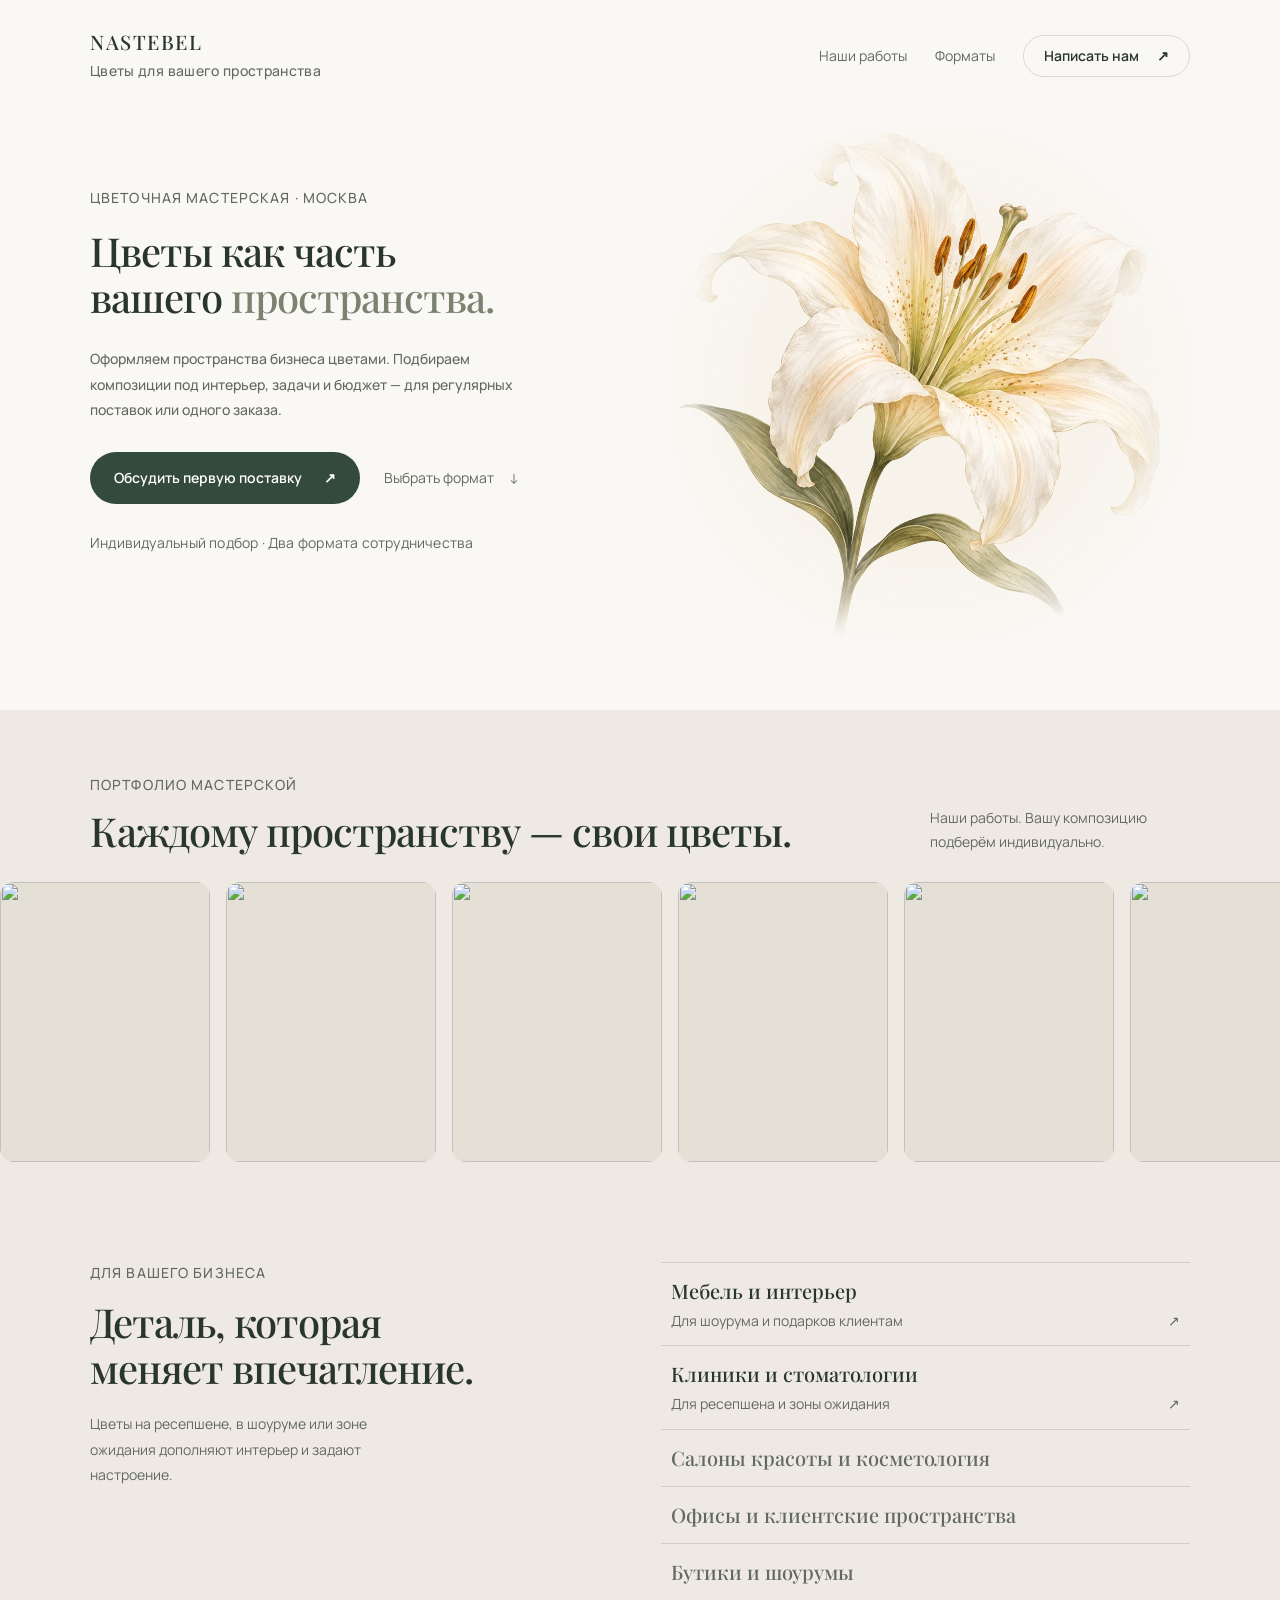
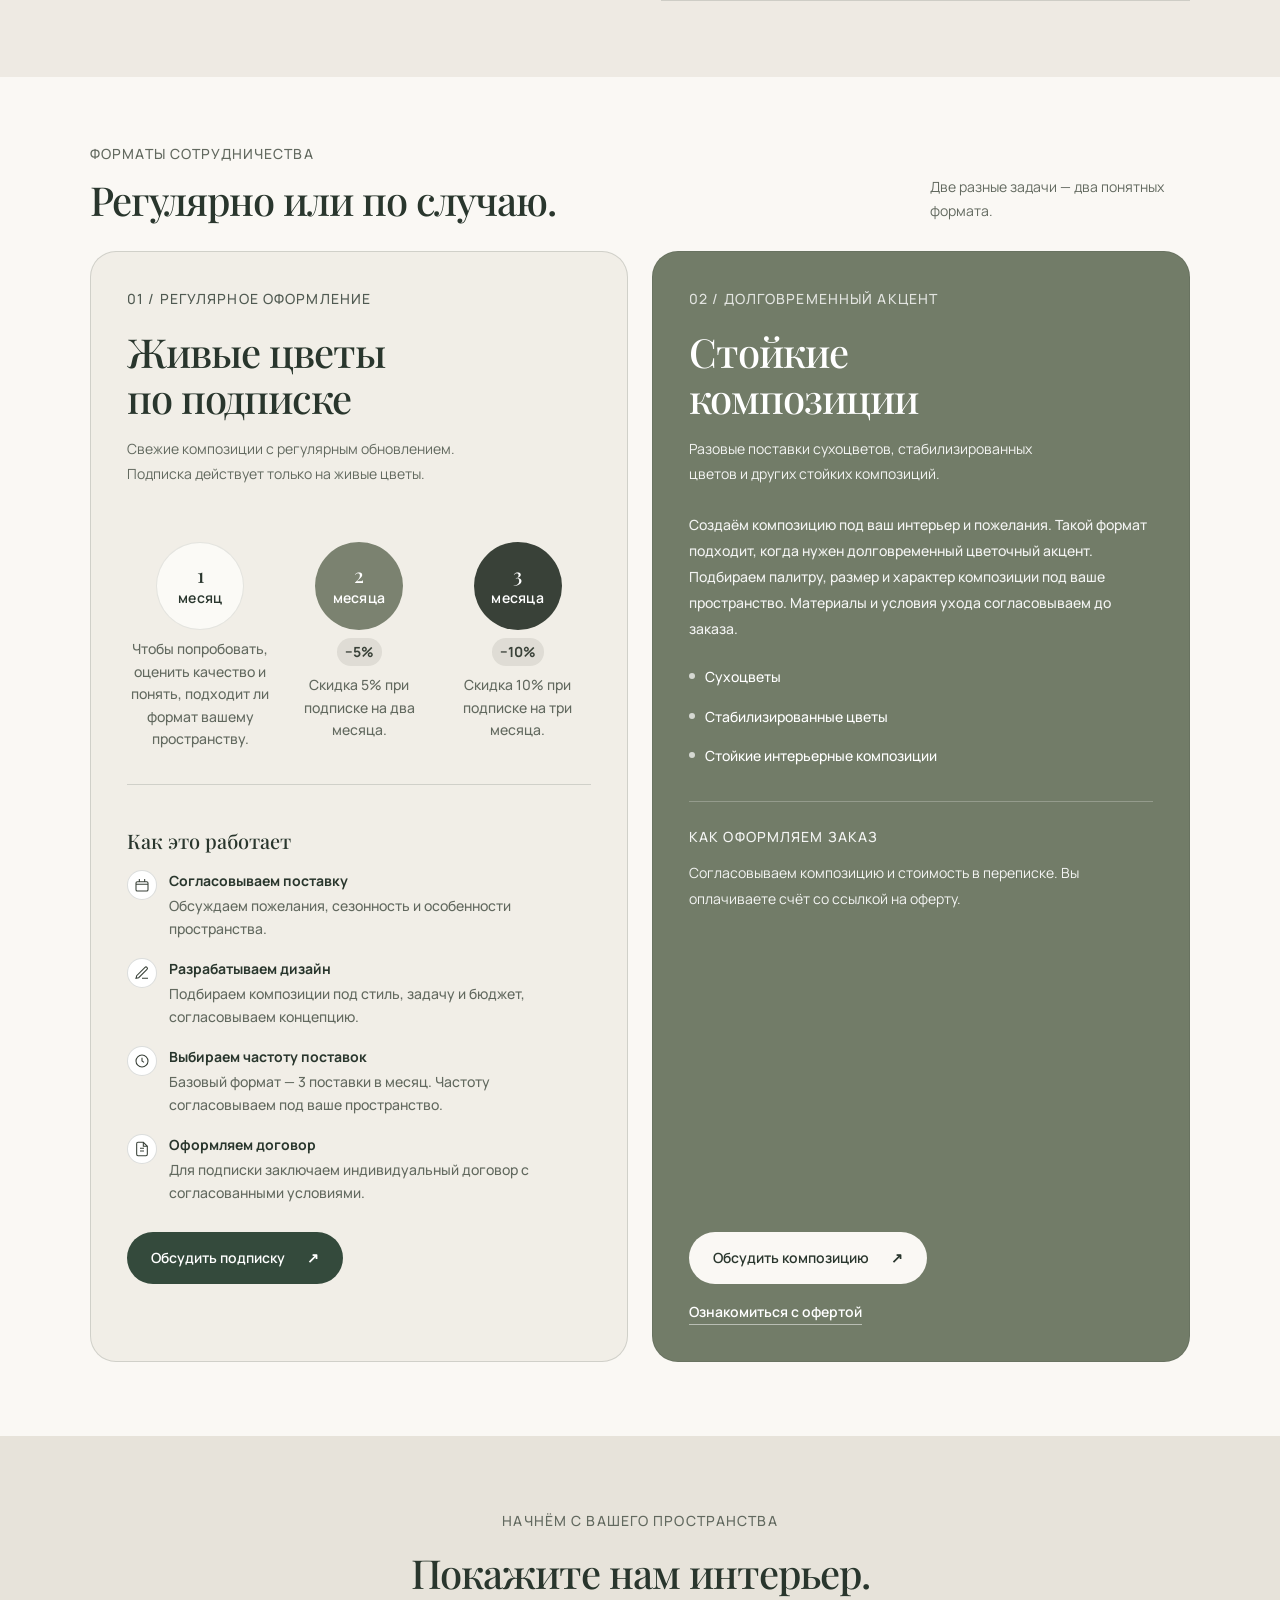
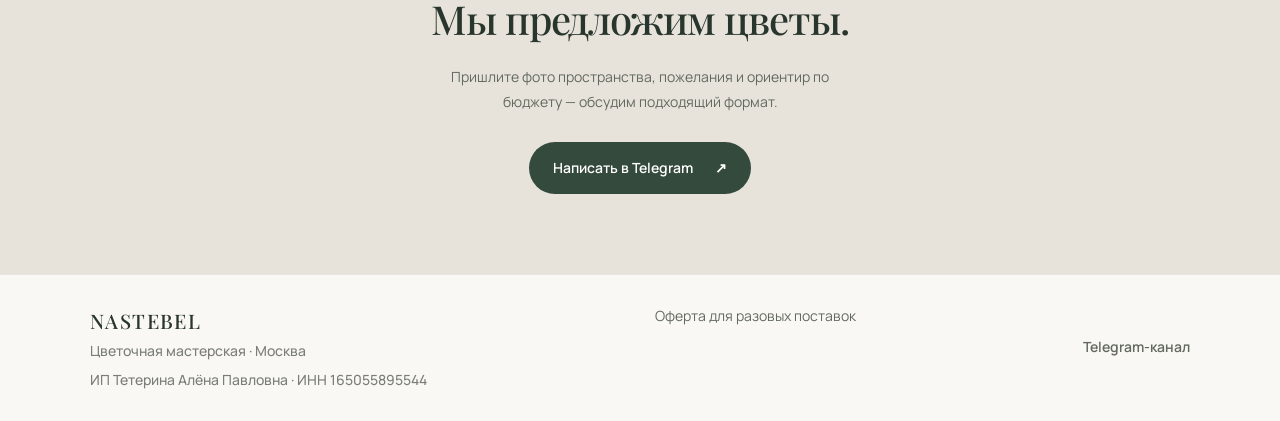
==== commit 193a6127: "Add clinic gallery photos and activate homepage link" ====
--- a/index.html
+++ b/index.html
@@ -634,7 +634,7 @@
       <div class="business-intro"><p class="eyebrow">Для вашего бизнеса</p><h2 id="businessTitle">Деталь, которая<br>меняет впечатление.</h2><p>Цветы на ресепшене, в шоуруме или зоне ожидания дополняют интерьер и задают настроение.</p></div>
       <ul class="business-list">
         <li><a class="business-link" href="https://nastebel.ru/%D0%9C%D0%B5%D0%B1%D0%B5%D0%BB%D1%8C/"><span>Мебель и интерьер</span><small>Для шоурума и подарков клиентам <span aria-hidden="true">↗</span></small></a></li>
-        <li><div class="business-link business-link--disabled" aria-disabled="true"><span>Клиники и стоматологии</span></div></li>
+        <li><a class="business-link" href="https://nastebel.ru/%D0%9A%D0%BB%D0%B8%D0%BD%D0%B8%D0%BA%D0%B8/"><span>Клиники и стоматологии</span><small>Для ресепшена и зоны ожидания <span aria-hidden="true">↗</span></small></a></li>
         <li><div class="business-link business-link--disabled" aria-disabled="true"><span>Салоны красоты и косметология</span></div></li>
         <li><div class="business-link business-link--disabled" aria-disabled="true"><span>Офисы и клиентские пространства</span></div></li>
         <li><div class="business-link business-link--disabled" aria-disabled="true"><span>Бутики и шоурумы</span></div></li>
@@ -821,3 +821,5 @@
 </script>
 </body>
 </html>
+
+<!-- Retry Pages deployment after the previous run stayed queued without jobs. -->
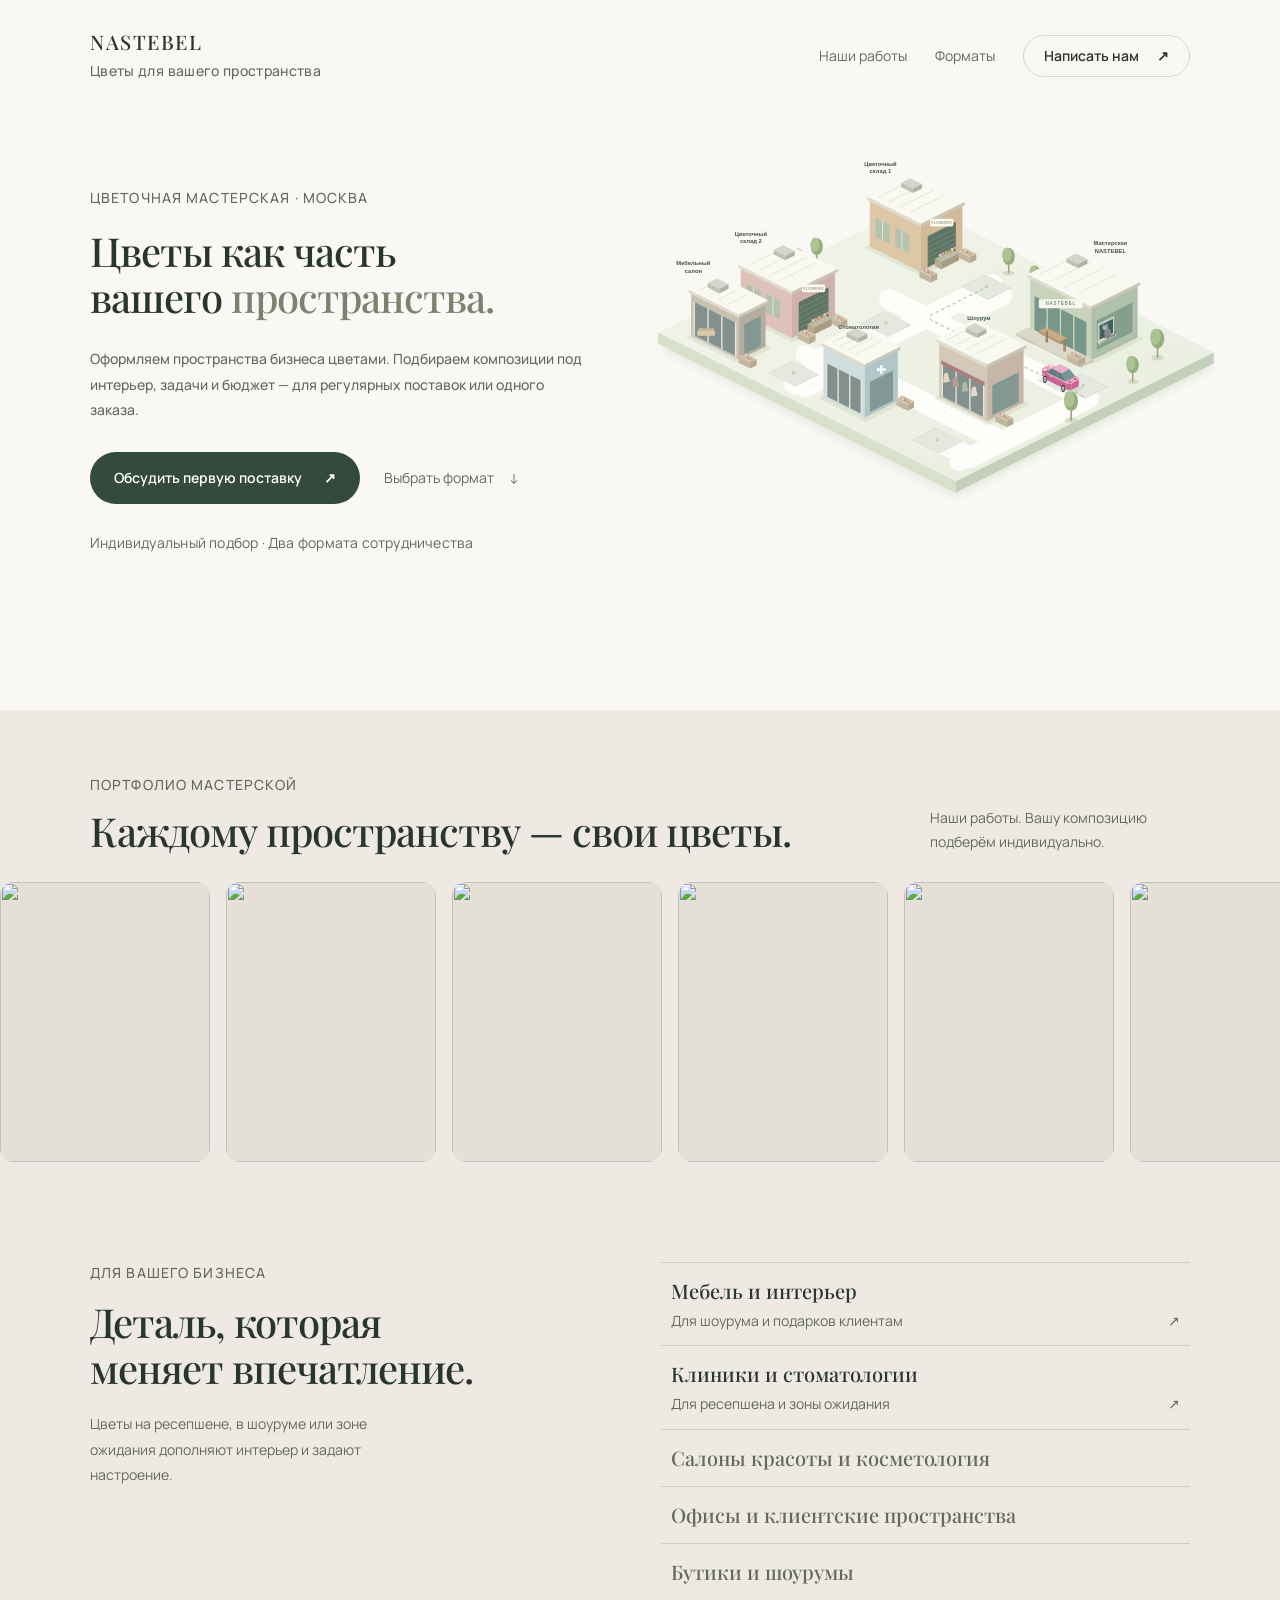
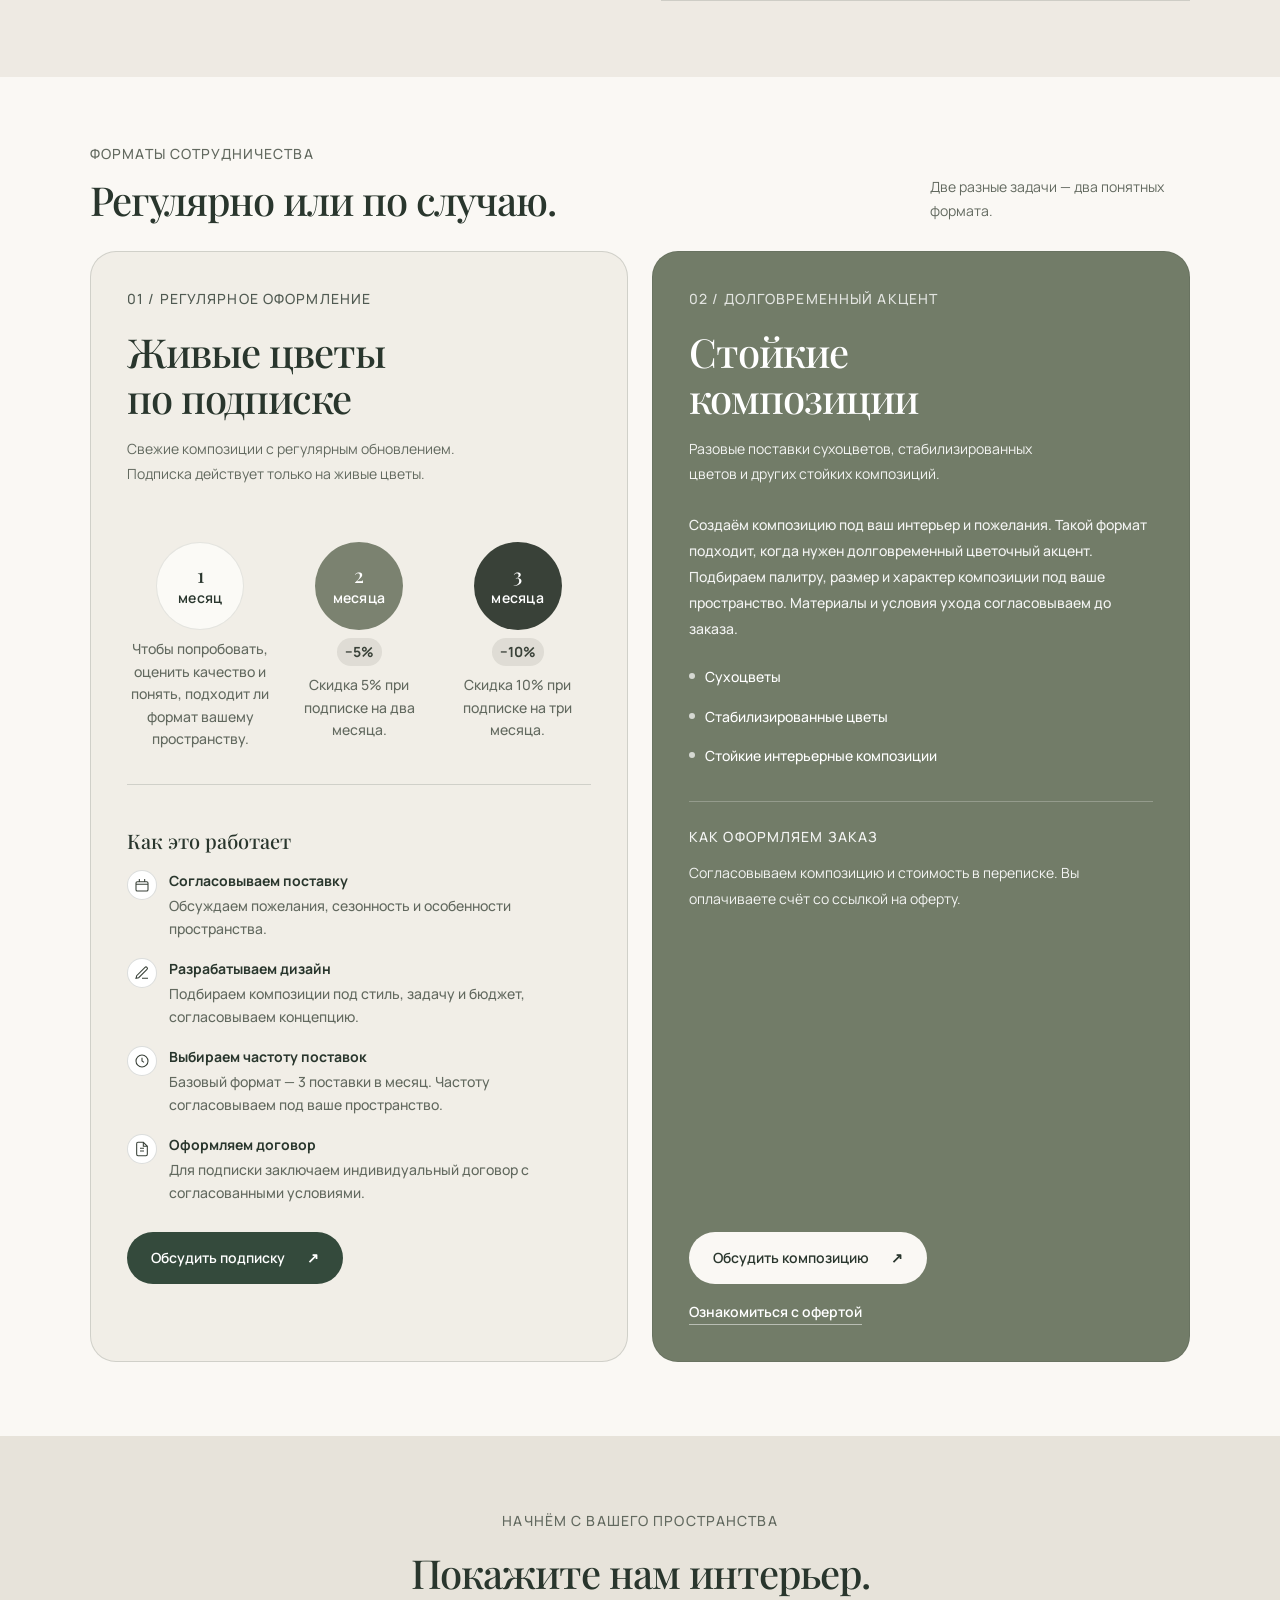
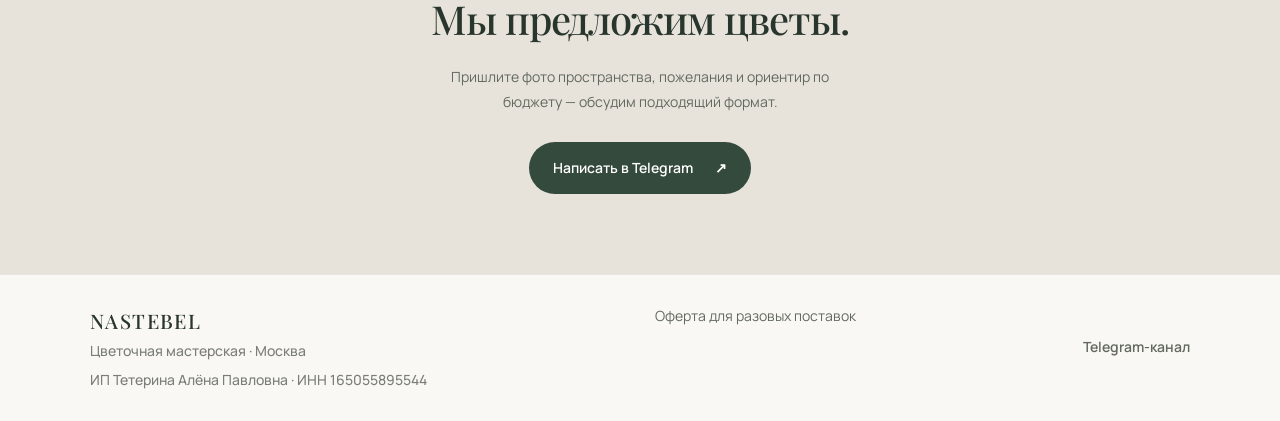
==== commit 4fd78102: "Replace hero lily with audited V3 animation without demo introduction" ====
--- a/index.html
+++ b/index.html
@@ -596,13 +596,357 @@
 .footer-inner{align-items:flex-start}
 }
 @media(max-width:360px){.hero-top{padding-left:16px;padding-right:16px}.brand-name{letter-spacing:0}.btn-contact{padding:0 10px;gap:6px}.format-card{padding:24px 18px}.tariff-circle{width:70px;height:70px}}
+
+/* Audited V3 scene in place of the lily, with no demo introduction. */
+.hero-animation{position:absolute;top:135px;right:max(18px,calc((100vw - 1160px)/2));width:min(49vw,590px);aspect-ratio:1320/935}
+.hero-animation iframe{display:block;width:100%;height:100%;border:0;background:transparent}
+@media(min-width:641px){.hero-content .hero-title,.hero-content .hero-subtitle,.hero-content .hero-cta,.hero-content .hero-footnote{max-width:min(44vw,500px)}}
+@media(min-width:641px) and (max-width:850px){.hero-animation{top:170px;width:49vw;right:10px}}
+@media(max-width:640px){.hero-bg{padding:0 8px}.hero-animation{position:relative;inset:auto;width:100%;margin:0 auto;aspect-ratio:1320/935}}
 </style>
 </head>
 <body>
   <header class="hero">
     <div class="hero-bg">
       <div class="hero-gradient"></div>
-      <div class="hero-photo-wrap"><img class="hero-photo" src="[data-uri]" alt="Ботаническая иллюстрация белой лилии NASTEBEL" fetchpriority="high" /></div>
+      <div class="hero-animation"><iframe title="Анимация цветочной мастерской NASTEBEL" tabindex="-1" srcdoc="&lt;!doctype html&gt;&lt;html lang=&quot;ru&quot;&gt;&lt;head&gt;&lt;meta charset=&quot;utf-8&quot;&gt;
+&lt;meta name=&quot;viewport&quot; content=&quot;width=device-width,initial-scale=1&quot;&gt;
+&lt;title&gt;NASTEBEL — маршрут мастерской&lt;/title&gt;&lt;style&gt;
+html,body,main,.scene-wrap,.viewport{width:100%;height:100%;margin:0;overflow:hidden;background:transparent}
+.scene{display:block;width:100%;height:100%;min-width:0}
+.scene text{font-family:Arial,Helvetica,sans-serif;pointer-events:none}
+[hidden]{display:none!important}
+&lt;/style&gt;&lt;/head&gt;&lt;body&gt;&lt;main&gt;&lt;div class=&quot;scene-wrap&quot;&gt;&lt;div class=&quot;viewport&quot; id=&quot;viewport&quot;&gt;&lt;svg class=&quot;scene&quot; id=&quot;scene&quot; viewBox=&quot;0 0 1320 935&quot; role=&quot;img&quot; aria-labelledby=&quot;sceneTitle sceneDesc&quot; xmlns=&quot;http://www.w3.org/2000/svg&quot;&gt;
+&lt;title id=&quot;sceneTitle&quot;&gt;Изометрический город цветочной мастерской NASTEBEL&lt;/title&gt;
+&lt;desc id=&quot;sceneDesc&quot;&gt;Флорист закупает цветы на двух складах, собирает букеты в мастерской и развозит их трём клиентам. После нового заказа маршрут повторяется.&lt;/desc&gt;
+&lt;defs&gt;
+&lt;filter id=&quot;shadow&quot; x=&quot;-40%&quot; y=&quot;-40%&quot; width=&quot;180%&quot; height=&quot;180%&quot;&gt;&lt;feGaussianBlur stdDeviation=&quot;10&quot;/&gt;&lt;/filter&gt;
+&lt;linearGradient id=&quot;grass&quot; x1=&quot;0&quot; y1=&quot;0&quot; x2=&quot;1&quot; y2=&quot;1&quot;&gt;&lt;stop stop-color=&quot;#f2f4e9&quot;/&gt;&lt;stop offset=&quot;1&quot; stop-color=&quot;#e9eedf&quot;/&gt;&lt;/linearGradient&gt;
+&lt;pattern id=&quot;dots&quot; width=&quot;12&quot; height=&quot;12&quot; patternUnits=&quot;userSpaceOnUse&quot;&gt;&lt;circle cx=&quot;1&quot; cy=&quot;1&quot; r=&quot;.65&quot; fill=&quot;#b5c7a8&quot; opacity=&quot;.25&quot;/&gt;&lt;/pattern&gt;
+&lt;/defs&gt;
+&lt;g id=&quot;ground&quot;&gt;&lt;/g&gt;&lt;g id=&quot;roads&quot;&gt;&lt;/g&gt;&lt;g id=&quot;decor&quot;&gt;&lt;/g&gt;&lt;g id=&quot;route&quot;&gt;&lt;/g&gt;&lt;g id=&quot;world&quot;&gt;&lt;/g&gt;&lt;g id=&quot;labels&quot;&gt;&lt;/g&gt;&lt;g id=&quot;bubble&quot;&gt;&lt;/g&gt;
+&lt;/svg&gt;&lt;/div&gt;&lt;/div&gt;&lt;/main&gt;
+&lt;div hidden&gt;&lt;span id=&quot;playState&quot;&gt;&lt;/span&gt;&lt;section class=&quot;console&quot; aria-label=&quot;Управление анимацией&quot;&gt;
+&lt;div class=&quot;now&quot;&gt;&lt;div&gt;&lt;div class=&quot;eyebrow&quot; id=&quot;phase&quot;&gt;01 / ЗАКУПКА&lt;/div&gt;&lt;div class=&quot;status&quot; id=&quot;status&quot; aria-live=&quot;polite&quot;&gt;Едем за свежими цветами&lt;/div&gt;&lt;/div&gt;&lt;div class=&quot;cargo&quot;&gt;&lt;i aria-hidden=&quot;true&quot;&gt;✿&lt;/i&gt;&lt;span id=&quot;cargo&quot;&gt;В машине пока пусто&lt;/span&gt;&lt;/div&gt;&lt;/div&gt;
+&lt;nav class=&quot;steps&quot; aria-label=&quot;Этапы маршрута&quot;&gt;&lt;button class=&quot;step active&quot; data-step=&quot;0&quot;&gt;&lt;b&gt;01&lt;/b&gt; Закупка цветов&lt;/button&gt;&lt;button class=&quot;step&quot; data-step=&quot;1&quot;&gt;&lt;b&gt;02&lt;/b&gt; Сборка в мастерской&lt;/button&gt;&lt;button class=&quot;step&quot; data-step=&quot;2&quot;&gt;&lt;b&gt;03&lt;/b&gt; Доставка клиентам&lt;/button&gt;&lt;button class=&quot;step&quot; data-step=&quot;3&quot;&gt;&lt;b&gt;04&lt;/b&gt; Новый заказ&lt;/button&gt;&lt;/nav&gt;
+&lt;div class=&quot;play-controls&quot;&gt;&lt;button class=&quot;control primary&quot; id=&quot;play&quot;&gt;Ⅱ Пауза&lt;/button&gt;&lt;button class=&quot;control&quot; id=&quot;restart&quot; aria-label=&quot;Начать маршрут сначала&quot;&gt;↺ Сначала&lt;/button&gt;&lt;label class=&quot;sr-only&quot; for=&quot;speed&quot;&gt;Скорость анимации&lt;/label&gt;&lt;select class=&quot;speed&quot; id=&quot;speed&quot;&gt;&lt;option value=&quot;1&quot;&gt;Скорость 1×&lt;/option&gt;&lt;option value=&quot;1.5&quot;&gt;1,5×&lt;/option&gt;&lt;option value=&quot;2&quot;&gt;2×&lt;/option&gt;&lt;option value=&quot;3&quot;&gt;3×&lt;/option&gt;&lt;/select&gt;&lt;label class=&quot;sr-only&quot; for=&quot;timeline&quot;&gt;Положение на маршруте&lt;/label&gt;&lt;input class=&quot;timeline&quot; id=&quot;timeline&quot; type=&quot;range&quot; min=&quot;0&quot; max=&quot;1000&quot; value=&quot;0&quot; step=&quot;1&quot;&gt;&lt;span class=&quot;clock&quot; id=&quot;clock&quot;&gt;0:00 / 0:00&lt;/span&gt;&lt;/div&gt;
+&lt;/section&gt;&lt;div class=&quot;zoom-tools&quot; aria-label=&quot;Масштаб сцены&quot;&gt;&lt;button id=&quot;zoomOut&quot; aria-label=&quot;Уменьшить&quot;&gt;−&lt;/button&gt;&lt;button id=&quot;zoomReset&quot; aria-label=&quot;Исходный масштаб&quot; style=&quot;font-size:11px&quot;&gt;1×&lt;/button&gt;&lt;button id=&quot;zoomIn&quot; aria-label=&quot;Увеличить&quot;&gt;+&lt;/button&gt;&lt;/div&gt;&lt;/div&gt;&lt;script&gt;
+(()=&gt;{
+&#x27;use strict&#x27;;
+const NS=&#x27;http://www.w3.org/2000/svg&#x27;;
+const $=id=&gt;document.getElementById(id);
+function el(tag,attrs={},parent){const n=document.createElementNS(NS,tag);for(const[k,v]of Object.entries(attrs))n.setAttribute(k,v);if(parent)parent.appendChild(n);return n}
+function p(x,y,z=0){return[640+(x-y)*.74,153+(x+y)*.37-z]}
+const pts=a=&gt;a.map(q=&gt;q.map(v=&gt;+v.toFixed(2)).join(&#x27;,&#x27;)).join(&#x27; &#x27;);
+const poly=(a,c,g,more={})=&gt;el(&#x27;polygon&#x27;,{points:pts(a),fill:c,...more},g);
+const line=(a,c,w,g,more={})=&gt;el(&#x27;polyline&#x27;,{points:pts(a),fill:&#x27;none&#x27;,stroke:c,&#x27;stroke-width&#x27;:w,&#x27;stroke-linecap&#x27;:&#x27;round&#x27;,&#x27;stroke-linejoin&#x27;:&#x27;round&#x27;,...more},g);
+const circle=(x,y,r,c,g,more={})=&gt;el(&#x27;circle&#x27;,{cx:x,cy:y,r,fill:c,...more},g);
+function txt(x,y,s,size,color,g,more={}){const t=el(&#x27;text&#x27;,{x,y,fill:color,&#x27;font-size&#x27;:size,...more},g);t.textContent=s;return t}
+const lerp=(a,b,t)=&gt;a+(b-a)*t;
+const mix=(a,b,t)=&gt;[lerp(a[0],b[0],t),lerp(a[1],b[1],t)];
+const clamp=(v,a,b)=&gt;Math.max(a,Math.min(b,v));
+function box(x,y,w,d,h,colors,g,z=0){poly([p(x,y,z+h),p(x+w,y,z+h),p(x+w,y+d,z+h),p(x,y+d,z+h)],colors[0],g);poly([p(x,y+d,z),p(x+w,y+d,z),p(x+w,y+d,z+h),p(x,y+d,z+h)],colors[2],g);poly([p(x+w,y,z),p(x+w,y+d,z),p(x+w,y+d,z+h),p(x+w,y,z+h)],colors[1],g)}
+function faceY(x,y,z,w,h,c,g){return poly([p(x,y,z),p(x+w,y,z),p(x+w,y,z+h),p(x,y,z+h)],c,g)}
+function faceX(x,y,z,d,h,c,g){return poly([p(x,y,z),p(x,y+d,z),p(x,y+d,z+h),p(x,y,z+h)],c,g)}
+function flower(x,y,sz,g,variant=0){line([[x,y+sz*.8],[x,y-sz*.3]],&#x27;#68816a&#x27;,Math.max(1,sz*.1),g);el(&#x27;ellipse&#x27;,{cx:x-sz*.22,cy:y+sz*.27,rx:sz*.22,ry:sz*.09,fill:&#x27;#829b75&#x27;,transform:`rotate(25 ${x-sz*.22} ${y+sz*.27})`},g);const c=[&#x27;#dca9ae&#x27;,&#x27;#ede2c5&#x27;,&#x27;#c78592&#x27;,&#x27;#e2b86d&#x27;][variant%4];for(let a=0;a&lt;5;a++){const t=a*Math.PI*2/5;circle(x+Math.cos(t)*sz*.28,y+Math.sin(t)*sz*.28,sz*.23,c,g)}circle(x,y,sz*.12,&#x27;#d7b66d&#x27;,g)}
+function bouquet(sx,sy,scale,g){const b=el(&#x27;g&#x27;,{transform:`translate(${sx} ${sy}) scale(${scale})`},g);poly([[-10,4],[12,4],[3,24],[-3,24]],&#x27;#c4b294&#x27;,b);for(let i=0;i&lt;5;i++)flower((i-2)*4,-5-Math.sin(i)*5,7,b,i);return b}
+const nodes=[];
+function object(x,y,g){nodes.push({depth:x+y,node:g});return g}
+const ground=$(&#x27;ground&#x27;),roads=$(&#x27;roads&#x27;),decor=$(&#x27;decor&#x27;),world=$(&#x27;world&#x27;),labels=$(&#x27;labels&#x27;);
+const island=[p(0,0),p(900,0),p(900,780),p(0,780)];
+poly(island.map(([x,y])=&gt;[x,y+34]),&#x27;#91a48b&#x27;,ground,{filter:&#x27;url(#shadow)&#x27;,opacity:&#x27;.2&#x27;});
+poly([p(0,780),p(900,780),p(900,780,-25),p(0,780,-25)],&#x27;#d8dfcb&#x27;,ground);
+poly([p(900,0),p(900,780),p(900,780,-25),p(900,0,-25)],&#x27;#c4d0bb&#x27;,ground);
+poly(island,&#x27;url(#grass)&#x27;,ground);
+poly(island,&#x27;url(#dots)&#x27;,ground);
+// All roads and routes are defined in world coordinates.
+function road(a,width=44){line(a.map(q=&gt;p(...q)),&#x27;#fdfdf9&#x27;,width,roads);line(a.map(q=&gt;p(...q)),&#x27;#dadfd4&#x27;,1,roads,{&#x27;stroke-dasharray&#x27;:&#x27;4 9&#x27;})}
+road([[360,130],[360,730]],47);road([[250,330],[850,330]],47);road([[330,590],[850,590]],47);road([[850,330],[850,685],[750,685]],47);road([[850,685],[845,715]],43);road([[805,300],[805,330]],43);road([[775,330],[835,330]],43);road([[360,147],[360,230],[410,230],[410,147]],43);road([[330,700],[360,700]],43);road([[360,625],[290,625]],43);road([[320,625],[320,410]],43);road([[330,700],[390,700],[390,725],[390,590]],43);
+function parking(x,y){poly([p(x-40,y-35),p(x+40,y-35),p(x+40,y+35),p(x-40,y+35)],&#x27;#e4e8df&#x27;,roads,{stroke:&#x27;#cad3c3&#x27;,&#x27;stroke-width&#x27;:1});const q=p(x,y);txt(q[0],q[1]+3,&#x27;P&#x27;,11,&#x27;#a2b19a&#x27;,roads,{&#x27;text-anchor&#x27;:&#x27;middle&#x27;})}
+[[360,147],[320,410],[805,300],[750,685],[330,700]].forEach(q=&gt;parking(...q));
+function tree(x,y,scale=1){const g=el(&#x27;g&#x27;,{&#x27;data-kind&#x27;:&#x27;tree&#x27;,&#x27;data-world&#x27;:`${x},${y}`},world);object(x,y,g);const q=p(x,y);el(&#x27;ellipse&#x27;,{cx:q[0],cy:q[1]+1,rx:16*scale,ry:7*scale,fill:&#x27;#c1d0b3&#x27;,opacity:.6},g);line([[q[0],q[1]],[q[0],q[1]-40*scale]],&#x27;#a89c81&#x27;,4*scale,g);el(&#x27;ellipse&#x27;,{cx:q[0],cy:q[1]-46*scale,rx:17*scale,ry:24*scale,fill:&#x27;#94af7e&#x27;},g);el(&#x27;ellipse&#x27;,{cx:q[0]-5*scale,cy:q[1]-51*scale,rx:13*scale,ry:20*scale,fill:&#x27;#adc394&#x27;},g)}
+[[30,330,.8],[50,410,1],[350,70,.8],[435,75,.7],[830,100,.9],[865,210,.8],[889,420,.9],[80,615,.55]].forEach(q=&gt;tree(...q));
+function planter(x,y){const g=el(&#x27;g&#x27;,{},world);object(x+20,y+10,g);box(x,y,34,20,14,[&#x27;#d4c8b0&#x27;,&#x27;#b8aa92&#x27;,&#x27;#c4b79f&#x27;],g);for(let i=0;i&lt;5;i++){const q=p(x+5+i*6,y+10,15);flower(...q,5,g,i)}}
+[[228,80],[228,198],[230,472],[230,568],[566,229],[705,228],[780,520],[580,620],[214,730]].forEach(q=&gt;planter(...q));
+const buildings=[
+{id:&#x27;warehouse1&#x27;,name:&#x27;Цветочный склад 1&#x27;,lines:[&#x27;Цветочный&#x27;,&#x27;склад 1&#x27;],x:60,y:75,w:155,d:125,h:104,kind:&#x27;warehouse&#x27;,colors:[&#x27;#e9d8bd&#x27;,&#x27;#d2b998&#x27;,&#x27;#ddc7a6&#x27;],door:[250,147]},
+{id:&#x27;warehouse2&#x27;,name:&#x27;Цветочный склад 2&#x27;,lines:[&#x27;Цветочный&#x27;,&#x27;склад 2&#x27;],x:65,y:465,w:155,d:130,h:100,kind:&#x27;warehouse&#x27;,colors:[&#x27;#ecd9d3&#x27;,&#x27;#cfb1ad&#x27;,&#x27;#dec2b9&#x27;],door:[255,530]},
+{id:&#x27;studio&#x27;,name:&#x27;Мастерская NASTEBEL&#x27;,lines:[&#x27;Мастерская&#x27;,&#x27;NASTEBEL&#x27;],x:555,y:70,w:185,d:140,h:117,kind:&#x27;studio&#x27;,colors:[&#x27;#e5e7d9&#x27;,&#x27;#afc0ab&#x27;,&#x27;#c9d3bb&#x27;],door:[648,255]},
+{id:&#x27;client1&#x27;,name:&#x27;Шоурум&#x27;,lines:[&#x27;Шоурум&#x27;],x:620,y:440,w:145,d:110,h:122,kind:&#x27;boutique&#x27;,colors:[&#x27;#e7dfd3&#x27;,&#x27;#c6b6a7&#x27;,&#x27;#d6c8b8&#x27;],door:[692,564]},
+{id:&#x27;client2&#x27;,name:&#x27;Стоматология&#x27;,lines:[&#x27;Стоматология&#x27;],x:445,y:625,w:125,d:100,h:115,kind:&#x27;clinic&#x27;,colors:[&#x27;#e1e9e9&#x27;,&#x27;#b1c6c8&#x27;,&#x27;#cfdddc&#x27;],door:[583,680]},
+{id:&#x27;client3&#x27;,name:&#x27;Мебельный салон&#x27;,lines:[&#x27;Мебельный&#x27;,&#x27;салон&#x27;],x:60,y:660,w:145,d:80,h:96,kind:&#x27;interior&#x27;,colors:[&#x27;#ddd7cb&#x27;,&#x27;#b4ad9f&#x27;,&#x27;#c9c2b2&#x27;],door:[218,700]}
+];
+const buildingGroups={};
+function build(b){const {x,y,w,d,h}=b;const g=el(&#x27;g&#x27;,{&#x27;class&#x27;:&#x27;location&#x27;,&#x27;tabindex&#x27;:&#x27;0&#x27;,&#x27;role&#x27;:&#x27;button&#x27;,&#x27;aria-label&#x27;:`Перейти: ${b.name}`},world);object(x+w/2,y+d,g);buildingGroups[b.id]=g;
+poly([p(x-4,y-4),p(x+w+14,y-4),p(x+w+14,y+d+12),p(x-4,y+d+12)],&#x27;#c3cbb5&#x27;,g,{opacity:.35});
+box(x,y,w,d,h,b.colors,g);
+box(x-4,y-4,w+8,d+8,7,[&#x27;#f9f8f1&#x27;,&#x27;#c9c8b8&#x27;,&#x27;#dfdece&#x27;],g,h);
+// roof details
+for(let i=0;i&lt;4;i++)line([p(x+15+i*(w-30)/4,y+12,h+8),p(x+15+i*(w-30)/4,y+d-12,h+8)],&#x27;#d0cebf&#x27;,1,g);
+box(x+20,y+22,35,28,10,[&#x27;#d4d5cc&#x27;,&#x27;#adb3a8&#x27;,&#x27;#bcc4b5&#x27;],g,h+8);
+if(b.kind===&#x27;warehouse&#x27;){
+faceX(x+w+.2,y+20,4,d-40,69,&#x27;#5e7465&#x27;,g);
+for(let i=1;i&lt;6;i++)line([p(x+w+.4,y+20,4+i*11),p(x+w+.4,y+d-20,4+i*11)],&#x27;#8d9f89&#x27;,1,g);
+faceY(x+18,y+d+.2,29,42,42,&#x27;#b4c3ad&#x27;,g);faceY(x+77,y+d+.2,29,42,42,&#x27;#b4c3ad&#x27;,g);
+line([p(x+39,y+d+.5,29),p(x+39,y+d+.5,71)],&#x27;#e9e7d7&#x27;,2,g);line([p(x+98,y+d+.5,29),p(x+98,y+d+.5,71)],&#x27;#e9e7d7&#x27;,2,g);
+box(x+w+3,y+32,19,54,16,[&#x27;#c3bca4&#x27;,&#x27;#a89c81&#x27;,&#x27;#b7ac8f&#x27;],g);for(let i=0;i&lt;6;i++){const q=p(x+w+13,y+35+i*9,26);flower(...q,7,g,i)}
+const q=p(x+w,y+d/2,88);el(&#x27;rect&#x27;,{x:q[0]-26,y:q[1]-8,width:52,height:17,rx:3,fill:&#x27;#faf7eb&#x27;},g);txt(q[0],q[1]+4,&#x27;FLOWERS&#x27;,8,&#x27;#6f785e&#x27;,g,{&#x27;text-anchor&#x27;:&#x27;middle&#x27;,&#x27;letter-spacing&#x27;:1});
+}else if(b.kind===&#x27;studio&#x27;){
+faceY(x+12,y+d+.5,5,w-24,76,&#x27;#789689&#x27;,g);
+for(let i=0;i&lt;5;i++)line([p(x+12+i*(w-24)/4,y+d+1,5),p(x+12+i*(w-24)/4,y+d+1,81)],&#x27;#cbd7bc&#x27;,3,g);
+faceX(x+w+.4,y+16,18,d-32,66,&#x27;#859f8e&#x27;,g);
+// Openable side window facing the two trees, with a sill for the grey cat.
+faceX(x+w+.8,y+74,37,46,36,&#x27;#3e625b&#x27;,g);faceX(x+w+1,y+74,70,46,3,&#x27;#dce4d3&#x27;,g);
+line([p(x+w+1,y+74,37),p(x+w+1,y+74,74),p(x+w+1,y+120,74),p(x+w+1,y+120,37)],&#x27;#dbe3d6&#x27;,2,g);
+box(x+w+1,y+72,8,51,4,[&#x27;#e0ddc9&#x27;,&#x27;#aeb9a5&#x27;,&#x27;#c7cdb9&#x27;],g,34);
+poly([p(x+w+2,y+120,38),p(x+w+18,y+133,38),p(x+w+18,y+133,74),p(x+w+2,y+120,74)],&#x27;#acc8bb&#x27;,g,{stroke:&#x27;#dce5d7&#x27;,&#x27;stroke-width&#x27;:1,opacity:.8});
+
+box(x-6,y+d,w+12,38,4,[&#x27;#dcd8c8&#x27;,&#x27;#c5c1af&#x27;,&#x27;#d1cbbb&#x27;],g);
+// Worktable on the open terrace.
+box(x+57,y+d+9,64,22,5,[&#x27;#c6ab83&#x27;,&#x27;#a08b68&#x27;,&#x27;#b49a74&#x27;],g,25);for(const dx of[60,114])box(x+dx,y+d+10,4,4,25,[&#x27;#a89577&#x27;,&#x27;#8d7e65&#x27;,&#x27;#a18b6b&#x27;],g);
+const arrangement=el(&#x27;g&#x27;,{id:&#x27;arrangement&#x27;},g);for(let i=0;i&lt;7;i++){const q=p(x+66+i*7,y+d+20,39);flower(...q,8,arrangement,i)}
+const q=p(x+w/2,y+d,94);el(&#x27;rect&#x27;,{x:q[0]-49,y:q[1]-9,width:98,height:20,rx:3,fill:&#x27;#f8f7ee&#x27;},g);txt(q[0],q[1]+4,&#x27;NASTEBEL&#x27;,10,&#x27;#44634e&#x27;,g,{&#x27;text-anchor&#x27;:&#x27;middle&#x27;,&#x27;letter-spacing&#x27;:2});
+}else{
+faceY(x+10,y+d+.3,5,w-20,74,&#x27;#82918e&#x27;,g);for(let i=0;i&lt;4;i++)line([p(x+10+i*(w-20)/3,y+d+.6,5),p(x+10+i*(w-20)/3,y+d+.6,79)],&#x27;#eae7db&#x27;,3,g);
+faceX(x+w+.3,y+15,7,d-30,67,&#x27;#839893&#x27;,g);
+if(b.kind===&#x27;boutique&#x27;){
+faceY(x+7,y+d+1,76,w-14,9,&#x27;#ac7d7f&#x27;,g);for(let i=0;i&lt;4;i++){const a=p(x+21+i*28,y+d+1,60);poly([[a[0]-4,a[1]],[a[0]+4,a[1]-3],[a[0]+9,a[1]+18],[a[0]-6,a[1]+20]],[&#x27;#e5d8bb&#x27;,&#x27;#bf9a91&#x27;,&#x27;#acb99f&#x27;,&#x27;#e3ddcd&#x27;][i],g)}
+}else if(b.kind===&#x27;clinic&#x27;){
+const q=p(x+w,y+d/2,89);el(&#x27;rect&#x27;,{x:q[0]-3,y:q[1]-10,width:6,height:20,fill:&#x27;#f4faf6&#x27;},g);el(&#x27;rect&#x27;,{x:q[0]-10,y:q[1]-3,width:20,height:6,fill:&#x27;#f4faf6&#x27;},g);
+}else{
+const q=p(x+45,y+d+1,28);el(&#x27;rect&#x27;,{x:q[0]-17,y:q[1]-6,width:36,height:14,rx:3,fill:&#x27;#c7b496&#x27;},g);el(&#x27;rect&#x27;,{x:q[0]-19,y:q[1],width:40,height:11,rx:3,fill:&#x27;#dac9a8&#x27;},g);
+}
+const gift=el(&#x27;g&#x27;,{id:`gift-${b.id}`,opacity:0},g);const q=p(...b.door,20);bouquet(q[0]-13,q[1]-8,.72,gift);
+}
+const q=p(x+w*.45,y+d*.5,h+40);
+const offset={warehouse1:[-74,-39],warehouse2:[-77,-34],studio:[66,-37],client1:[0,-13],client2:[0,0],client3:[-73,-31]}[b.id];
+const label=el(&#x27;g&#x27;,{id:&#x27;label-&#x27;+b.id,transform:`translate(${q[0]+offset[0]} ${q[1]+offset[1]})`},labels);
+b.lines.forEach((text,i)=&gt;txt(0,i*17,text,13,&#x27;#43534a&#x27;,label,{&#x27;class&#x27;:&#x27;building-label&#x27;,&#x27;text-anchor&#x27;:&#x27;middle&#x27;,&#x27;font-weight&#x27;:600}));
+g.addEventListener(&#x27;click&#x27;,()=&gt;jumpLocation(b.id));g.addEventListener(&#x27;keydown&#x27;,e=&gt;{if(e.key===&#x27;Enter&#x27;||e.key===&#x27; &#x27;){e.preventDefault();jumpLocation(b.id)}})
+}
+buildings.forEach(build);
+const carGroup=el(&#x27;g&#x27;,{&#x27;id&#x27;:&#x27;car&#x27;},world);const personGroup=el(&#x27;g&#x27;,{&#x27;id&#x27;:&#x27;florist&#x27;},world);const catGroup=el(&#x27;g&#x27;,{id:&#x27;cat&#x27;,&#x27;aria-label&#x27;:&#x27;Серая кошка мастерской&#x27;},world);const vanNode={depth:0,node:carGroup},personNode={depth:0,node:personGroup},catNode={depth:0,node:catGroup};nodes.push(vanNode,personNode,catNode);
+// Rounded road routes: the van follows real geometry, including turns.
+function path(points){const samples=[points[0]];for(let i=1;i&lt;points.length-1;i++){const a=points[i-1],b=points[i],c=points[i+1];const before=mix(b,a,Math.min(.24,22/Math.hypot(a[0]-b[0],a[1]-b[1])));const after=mix(b,c,Math.min(.24,22/Math.hypot(c[0]-b[0],c[1]-b[1])));samples.push(before);for(let j=1;j&lt;=12;j++){const t=j/12;samples.push([(1-t)**2*before[0]+2*(1-t)*t*b[0]+t*t*after[0],(1-t)**2*before[1]+2*(1-t)*t*b[1]+t*t*after[1]])}}
+samples.push(points[points.length-1]);const lengths=[0];for(let i=1;i&lt;samples.length;i++)lengths.push(lengths[i-1]+Math.hypot(samples[i][0]-samples[i-1][0],samples[i][1]-samples[i-1][1]));return{samples,lengths,total:lengths.at(-1)}}
+function at(route,t){const d=clamp(t,0,1)*route.total;let i=1;while(i&lt;route.lengths.length-1&amp;&amp;route.lengths[i]&lt;d)i++;const a=route.samples[i-1],b=route.samples[i];const q=mix(a,b,(d-route.lengths[i-1])/(route.lengths[i]-route.lengths[i-1]||1));return{q,angle:Math.atan2(b[1]-a[1],b[0]-a[0])}}
+const park={warehouse1:[360,147],warehouse2:[320,410],studio:[805,300],client1:[750,685],client2:[750,685],client3:[330,700]};
+const routes={
+toW1:path([[835,330],[360,330],[360,147]]),
+toW2:path([[410,147],[410,330],[360,330],[360,625],[320,625],[320,410]]),
+toStudio:path([[290,625],[360,625],[360,330],[805,330],[805,300]]),
+toShared:path([[775,330],[850,330],[850,685],[750,685]]),
+toC3:path([[845,715],[845,590],[360,590],[360,700],[330,700]]),
+home:path([[390,725],[390,590],[360,590],[360,330],[805,330],[805,300]])};
+const treeObstacles=[[30,330,.8],[50,410,1],[350,70,.8],[435,75,.7],[830,100,.9],[865,210,.8],[889,420,.9],[80,615,.55]];
+const planterPositions=[[228,80],[228,198],[230,472],[230,568],[566,229],[705,228],[780,520],[580,620],[214,730]];
+const obstacles=[...buildings.map(b=&gt;({id:b.id,c:[b.x+b.w/2,b.y+b.d/2],half:[b.w/2,b.d/2],angle:0})),
+ ...planterPositions.map(([x,y],i)=&gt;({id:&#x27;planter-&#x27;+i,c:[x+17,y+10],half:[17,10],angle:0})),
+ {id:&#x27;flower-display-1&#x27;,c:[227.5,134],half:[9.5,27],angle:0},
+ {id:&#x27;flower-display-2&#x27;,c:[232.5,524],half:[9.5,27],angle:0},
+ {id:&#x27;worktable&#x27;,c:[644,230],half:[32,11],angle:0},
+ ...treeObstacles.map(([x,y,k],i)=&gt;({id:&#x27;tree-&#x27;+i,c:[x,y],half:[8*k,8*k],angle:0}))];
+function local(q,o){const dx=q[0]-o.c[0],dy=q[1]-o.c[1],cs=Math.cos(o.angle),sn=Math.sin(o.angle);return[dx*cs+dy*sn,-dx*sn+dy*cs]}
+function worldPoint(q,o){const cs=Math.cos(o.angle),sn=Math.sin(o.angle);return[o.c[0]+q[0]*cs-q[1]*sn,o.c[1]+q[0]*sn+q[1]*cs]}
+function inside(q,o,pad=0){const a=local(q,o);return Math.abs(a[0])&lt;o.half[0]+pad-.001&amp;&amp;Math.abs(a[1])&lt;o.half[1]+pad-.001}
+function intersects(a,b,o,pad=0){a=local(a,o);b=local(b,o);let lo=0,hi=1;
+ for(let k=0;k&lt;2;k++){const r=o.half[k]+pad-.001,v=b[k]-a[k];if(Math.abs(v)&lt;1e-10){if(Math.abs(a[k])&gt;=r)return false;continue}let x=(-r-a[k])/v,y=(r-a[k])/v;if(x&gt;y)[x,y]=[y,x];lo=Math.max(lo,x);hi=Math.min(hi,y);if(lo&gt;=hi-1e-8)return false}return hi&gt;0&amp;&amp;lo&lt;1;
+}
+function pedestrianPath(from,to,radius,extra=[]){
+ const pad=radius+4,blocks=[...obstacles,...extra];
+ for(const [label,q]of[[&#x27;start&#x27;,from],[&#x27;goal&#x27;,to]]){const hit=blocks.find(o=&gt;inside(q,o,pad));if(hit)throw Error(`Blocked ${label} ${q}: ${hit.id}`)}
+ const clear=(a,b)=&gt;!blocks.some(o=&gt;intersects(a,b,o,pad));
+ if(clear(from,to))return path([from,to]);
+ const points=[from,to];
+ for(const o of blocks){const hx=o.half[0]+pad+1,hy=o.half[1]+pad+1;for(const p0 of[[-hx,-hy],[hx,-hy],[hx,hy],[-hx,hy]]){const q=worldPoint(p0,o);if(q[0]&gt;radius&amp;&amp;q[1]&gt;radius&amp;&amp;q[0]&lt;900-radius&amp;&amp;q[1]&lt;780-radius&amp;&amp;!blocks.some(b=&gt;inside(q,b,pad)))points.push(q)}}
+ const distances=points.map(()=&gt;Infinity),prev=points.map(()=&gt;-1),done=new Set();distances[0]=0;
+ while(true){let i=-1;for(let j=0;j&lt;points.length;j++)if(!done.has(j)&amp;&amp;(i&lt;0||distances[j]&lt;distances[i]))i=j;if(i&lt;0||!Number.isFinite(distances[i]))throw Error(&#x27;No clear pedestrian route&#x27;);if(i===1)break;done.add(i);
+  for(let j=0;j&lt;points.length;j++)if(!done.has(j)&amp;&amp;clear(points[i],points[j])){const d=distances[i]+Math.hypot(points[i][0]-points[j][0],points[i][1]-points[j][1]);if(d&lt;distances[j]){distances[j]=d;prev[j]=i}}
+ }
+ const result=[];for(let i=1;i&gt;=0;i=prev[i])result.unshift(points[i]);
+ // Keep corner clearance; curve smoothing would cut inside an expanded obstacle.
+ const samples=result,lengths=[0];for(let i=1;i&lt;samples.length;i++)lengths.push(lengths.at(-1)+Math.hypot(samples[i][0]-samples[i-1][0],samples[i][1]-samples[i-1][1]));return{samples,lengths,total:lengths.at(-1)};
+}
+function carObstacle(q,angle){return{id:&#x27;parked-car&#x27;,c:q,half:[49,23],angle}}
+function parkingAccess(id,angle){const q=park[id],o=carObstacle(q,angle);return{q,angle,car:o,driver:worldPoint([8,-40],o),trunk:worldPoint([-66,0],o)}}
+const segments=[],starts=[0,0,0,0],locationStarts={};let total=0,flowers=0,bunches=0,parkedAngle=-Math.PI/2;
+function add(seconds,type,text,step,options={}){segments.push({start:total,end:total+seconds,duration:seconds,type,text,step,flowers,bunches,...options});total+=seconds}
+const reverseRoutes={toW1:path([[805,300],[805,330],[835,330]]),toW2:path([[360,147],[360,230],[410,230],[410,147]]),toStudio:path([[320,410],[320,625],[290,625]]),toShared:path([[805,300],[805,330],[775,330]]),toC3:path([[750,685],[845,685],[845,715]]),home:path([[330,700],[390,700],[390,725]])};
+function travel(route,text,step,loc){const reverse=reverseRoutes[route];add(reverse.total/35,&#x27;reverse&#x27;,&#x27;Аккуратно выезжаем с парковки задним ходом&#x27;,step,{route:reverse,loc});const r=routes[route];add(Math.max(5.3,r.total/110),&#x27;drive&#x27;,text,step,{route:r,loc});parkedAngle=at(r,1).angle}
+function stop(id,task,step,options={}){
+ const b=buildings.find(b=&gt;b.id===id),access=parkingAccess(id,parkedAngle),{q,driver,trunk,car,angle}=access,door=b.door;
+ const needsPickup=options.alreadyOutside||step===1||step===2;const start=needsPickup?trunk:driver;const toTrunk=pedestrianPath(driver,trunk,8,[car]);
+ const walk=pedestrianPath(start,door,8,[car]),back=pedestrianPath(door,trunk,8,[car]),entry=pedestrianPath(trunk,driver,8,[car]);
+ const args={loc:id,q,angle,driver,trunk,door,walk,back,entry,toTrunk};locationStarts[id]=total;
+ if(!options.alreadyOutside){add(.8,&#x27;exit&#x27;,&#x27;Выходим через водительскую дверь · &#x27;+b.name,step,args);if(needsPickup)add(Math.max(1.5,toTrunk.total/42),&#x27;toTrunk&#x27;,&#x27;Подходим к багажнику&#x27;,step,args)}
+ if(needsPickup)add(1,&#x27;pickup&#x27;,step===1?&#x27;Забираем цветы из багажника&#x27;:&#x27;Берём букет из багажника&#x27;,step,args);
+ add(Math.max(1.5,walk.total/42),&#x27;walk&#x27;,id===&#x27;studio&#x27;?&#x27;Несём цветы к рабочему столу&#x27;:step===2?&#x27;Идём с букетом · &#x27;+b.name:&#x27;Идём за цветами&#x27;,step,args);
+ add(id===&#x27;studio&#x27;?5:2.1,&#x27;work&#x27;,task,step,args);
+ if(step===0)flowers++;if(id===&#x27;studio&#x27;){flowers=0;bunches=3}if(step===2)bunches--;
+ add(Math.max(1.5,back.total/42),&#x27;back&#x27;,&#x27;Возвращаемся к багажнику&#x27;,step,args);
+ add(1,&#x27;load&#x27;,step===0?&#x27;Укладываем цветы в багажник&#x27;:id===&#x27;studio&#x27;?&#x27;Загружаем три букета&#x27;:bunches?&#x27;Следующий букет ждёт в багажнике&#x27;:&#x27;Все три букета доставлены&#x27;,step,args);
+ if(!options.stayParked){add(Math.max(1.5,entry.total/42),&#x27;toDriver&#x27;,&#x27;Обходим машину к водительской двери&#x27;,step,args);add(.6,&#x27;enter&#x27;,&#x27;Садимся за руль&#x27;,step,args)}
+}
+travel(&#x27;toW1&#x27;,&#x27;Первый склад · едем за свежими цветами&#x27;,0,&#x27;warehouse1&#x27;);stop(&#x27;warehouse1&#x27;,&#x27;Выбираем и забираем свежие цветы&#x27;,0);
+travel(&#x27;toW2&#x27;,&#x27;Второй склад · сезонные цветы для композиций&#x27;,0,&#x27;warehouse2&#x27;);stop(&#x27;warehouse2&#x27;,&#x27;Добавляем сезонные акценты&#x27;,0);
+starts[1]=total;travel(&#x27;toStudio&#x27;,&#x27;В мастерскую · всё для букетов собрано&#x27;,1,&#x27;studio&#x27;);stop(&#x27;studio&#x27;,&#x27;Собираем три композиции для клиентов&#x27;,1);
+starts[2]=total;travel(&#x27;toShared&#x27;,&#x27;Доставка · общая парковка двух клиентов&#x27;,2,&#x27;client2&#x27;);stop(&#x27;client2&#x27;,&#x27;Свежие цветы для стоматологии&#x27;,2,{shared:true,stayParked:true});
+stop(&#x27;client1&#x27;,&#x27;Оставляем композицию в шоуруме&#x27;,2,{alreadyOutside:true});
+travel(&#x27;toC3&#x27;,&#x27;Доставка · букет для мебельного салона&#x27;,2,&#x27;client3&#x27;);stop(&#x27;client3&#x27;,&#x27;Дополняем пространство мебельного салона&#x27;,2);
+starts[3]=total;travel(&#x27;home&#x27;,&#x27;Возвращаемся в мастерскую&#x27;,3,&#x27;studio&#x27;);
+const aHome=parkingAccess(&#x27;studio&#x27;,parkedAngle),homeDoor=buildings.find(b=&gt;b.id===&#x27;studio&#x27;).door;
+const homeArgs={loc:&#x27;studio&#x27;,q:aHome.q,angle:aHome.angle,driver:aHome.driver,trunk:aHome.trunk,door:homeDoor,walk:pedestrianPath(aHome.driver,homeDoor,8,[aHome.car]),back:pedestrianPath(homeDoor,aHome.trunk,8,[aHome.car]),entry:pedestrianPath(aHome.trunk,aHome.driver,8,[aHome.car])};
+add(.8,&#x27;exit&#x27;,&#x27;Возвращаемся · выходим через водительскую дверь&#x27;,3,homeArgs);
+add(Math.max(1.5,homeArgs.walk.total/42),&#x27;walk&#x27;,&#x27;Идём к рабочему столу&#x27;,3,homeArgs);
+add(5,&#x27;work&#x27;,&#x27;Собираем следующие композиции&#x27;,3,homeArgs);
+add(3.6,&#x27;phone&#x27;,&#x27;Новый заказ! Проверяем сообщение&#x27;,3,homeArgs);
+add(Math.max(1.5,homeArgs.back.total/42),&#x27;back&#x27;,&#x27;Возвращаемся к багажнику&#x27;,3,homeArgs);
+add(Math.max(1.5,homeArgs.entry.total/42),&#x27;toDriver&#x27;,&#x27;Обходим машину к водительской двери&#x27;,3,homeArgs);
+add(.6,&#x27;enter&#x27;,&#x27;Новый маршрут · садимся за руль&#x27;,3,homeArgs);
+
+// Van mesh, rotated in the world, then projected into isometric screen space.
+let lastAngle=-Math.PI/2;
+function van(q,angle,cargo,drive,u,loading=false,doorOpen=false){carGroup.replaceChildren();const cs=Math.cos(angle),sn=Math.sin(angle);const v=(a,b,z=0)=&gt;p(q[0]+a*cs-b*sn,q[1]+a*sn+b*cs,z);
+carGroup.setAttribute(&#x27;data-model&#x27;,&#x27;pink-sports-sedan&#x27;);carGroup.setAttribute(&#x27;data-world&#x27;,q.map(n=&gt;n.toFixed(2)).join(&#x27;,&#x27;));
+poly([v(-47,-22),v(48,-22),v(48,22),v(-47,22)],&#x27;#778b77&#x27;,carGroup,{opacity:.18});
+const lateral=cs-sn;const near=lateral&gt;=0?1:-1;const driverDoor=()=&gt;poly([v(-5,-18,13),v(16,-18,13),v(16,-29,25),v(-5,-29,25)],&#x27;#dc87ab&#x27;,carGroup,{stroke:&#x27;#af5b7d&#x27;,&#x27;stroke-width&#x27;:.6});if(doorOpen&amp;&amp;near&gt;0)driverDoor();
+function wheel(a,b){const t=v(a,b,8);el(&#x27;ellipse&#x27;,{cx:t[0],cy:t[1],rx:Math.max(.6,5.8*Math.abs(lateral)/Math.SQRT2),ry:8,fill:&#x27;#303939&#x27;,&#x27;class&#x27;:&#x27;visible-wheel&#x27;},carGroup);el(&#x27;ellipse&#x27;,{cx:t[0],cy:t[1],rx:Math.max(.35,3.5*Math.abs(lateral)/Math.SQRT2),ry:5.2,fill:&#x27;#ced4d2&#x27;},carGroup);el(&#x27;ellipse&#x27;,{cx:t[0],cy:t[1],rx:Math.max(.2,1.6*Math.abs(lateral)/Math.SQRT2),ry:2.8,fill:&#x27;#697976&#x27;},carGroup);if(drive)line([[t[0],t[1]],[t[0]+Math.cos(u*55)*2.5,t[1]+Math.sin(u*55)*4]],&#x27;#eff3ef&#x27;,.8,carGroup)}
+// Far-side tyres are concealed by the opaque body.
+const ring=[[-45,-11],[-37,-18],[28,-18],[43,-12],[46,0],[43,12],[28,18],[-37,18],[-45,11]];
+const sides=[];
+for(let i=0;i&lt;ring.length;i++){const a=ring[i],b=ring[(i+1)%ring.length],cx=(a[0]+b[0])/2,cy=(a[1]+b[1])/2;sides.push({depth:cx*(cs+sn)+cy*(cs-sn),a,b})}
+sides.sort((a,b)=&gt;a.depth-b.depth);
+for(const f of sides)poly([v(...f.a,9),v(...f.b,9),v(...f.b,23),v(...f.a,23)],f.depth&gt;0?&#x27;#c96391&#x27;:&#x27;#dc87ab&#x27;,carGroup);
+poly(ring.map(t=&gt;v(...t,23)),&#x27;#eea7c3&#x27;,carGroup);
+// Low cabin: sloped rear glass, pink roof and a long bonnet.
+const back=[[-31,-15,24],[-31,15,24],[-16,12,36],[-16,-12,36]],front=[[12,-12,36],[12,12,36],[27,15,24],[27,-15,24]];
+const cabinSides=[{a:[[-31,-15,24],[-16,-12,36],[12,-12,36],[27,-15,24]],b:-15},{a:[[-31,15,24],[-16,12,36],[12,12,36],[27,15,24]],b:15}];
+cabinSides.sort((a,b)=&gt;a.b*(cs-sn)-b.b*(cs-sn));
+for(const side of cabinSides){poly(side.a.map(t=&gt;v(...t)),side.b===near*15?&#x27;#577e80&#x27;:&#x27;#749497&#x27;,carGroup);line([v(-5,side.b*.83,26),v(-5,side.b*.83,35)],&#x27;#d881a6&#x27;,1.5,carGroup)}
+poly(back.map(t=&gt;v(...t)),&#x27;#779797&#x27;,carGroup);poly(front.map(t=&gt;v(...t)),&#x27;#698a8e&#x27;,carGroup);
+poly([v(-16,-12,36),v(12,-12,36),v(12,12,36),v(-16,12,36)],&#x27;#eeadca&#x27;,carGroup);
+line([v(30,-14,24),v(43,-10,24)],&#x27;#f9d4e3&#x27;,1.2,carGroup);line([v(30,14,24),v(43,10,24)],&#x27;#f9d4e3&#x27;,1.2,carGroup);
+poly([v(43,-7,13),v(46,-5,13),v(46,5,13),v(43,7,13)],&#x27;#4d4850&#x27;,carGroup);
+for(const side of[-1,1]){
+ const front=el(&#x27;g&#x27;,{&#x27;class&#x27;:&#x27;headlamp&#x27;},carGroup);
+ poly([v(33,side*7,23.08),v(39,side*7,23.08),v(39,side*11,23.08),v(33,side*11,23.08)],&#x27;#fff1c4&#x27;,front);
+ const rear=el(&#x27;g&#x27;,{&#x27;class&#x27;:&#x27;taillamp&#x27;},carGroup);
+ poly([v(-40,side*6,23.08),v(-35,side*6,23.08),v(-35,side*11,23.08),v(-40,side*11,23.08)],&#x27;#ab456c&#x27;,rear);
+}
+if(Math.abs(lateral)&gt;.10)for(const a of[-27,28])wheel(a,near*18);
+line([v(-21,near*18,13),v(-21,near*18,23),v(19,near*18,23),v(19,near*18,13)],&#x27;#af5b7d&#x27;,.65,carGroup);line([v(7,near*18.2,21),v(12,near*18.2,21)],&#x27;#f7d3e2&#x27;,1.4,carGroup);
+const mirror=v(20,near*20,27);el(&#x27;ellipse&#x27;,{cx:mirror[0],cy:mirror[1],rx:3.5,ry:2,fill:&#x27;#c96691&#x27;},carGroup);
+if(loading){poly([v(-43,-14,25),v(-32,-14,39),v(-32,14,39),v(-43,14,25)],&#x27;#e696b7&#x27;,carGroup,{stroke:&#x27;#b8688b&#x27;,&#x27;stroke-width&#x27;:.7});for(let i=0;i&lt;Math.max(1,cargo);i++){const t=v(-37+i*4,0,24);bouquet(t[0],t[1]-4,.3,carGroup)}}
+if(doorOpen&amp;&amp;near&lt;0)driverDoor();
+vanNode.depth=q[0]+q[1];
+}
+
+
+function woman(q,action,u,carried){personGroup.replaceChildren();personGroup.setAttribute(&#x27;data-world&#x27;,q.map(n=&gt;n.toFixed(2)).join(&#x27;,&#x27;));const [x,y]=p(...q);const g=el(&#x27;g&#x27;,{transform:`translate(${x} ${y})`},personGroup);const walking=action===&#x27;walk&#x27;||action===&#x27;back&#x27;||action===&#x27;toDriver&#x27;||action===&#x27;toTrunk&#x27;;const sway=walking?Math.sin(time*12)*2:0;
+el(&#x27;ellipse&#x27;,{cx:0,cy:0,rx:11,ry:4,fill:&#x27;#61765a&#x27;,opacity:.18},g);
+line([[-3,-17],[-4+sway,-2]],&#x27;#555b4c&#x27;,3,g);line([[3,-17],[4-sway,-2]],&#x27;#555b4c&#x27;,3,g);line([[-4+sway,-1],[-1+sway,-1]],&#x27;#353f35&#x27;,3,g);line([[4-sway,-1],[7-sway,-1]],&#x27;#353f35&#x27;,3,g);
+const body=el(&#x27;g&#x27;,{transform:`translate(0 ${walking?Math.abs(sway)*-.3:0})`},g);
+poly([[-6,-35],[5,-35],[10,-16],[-9,-16]],&#x27;#aab693&#x27;,body);poly([[-3,-35],[3,-35],[5,-17],[-4,-17]],&#x27;#d1d8b6&#x27;,body);
+el(&#x27;ellipse&#x27;,{cx:0,cy:-42,rx:8,ry:10,fill:&#x27;#5f493d&#x27;},body);circle(2,-41,6.2,&#x27;#deb99b&#x27;,body);el(&#x27;path&#x27;,{d:&#x27;M -7 -42 Q -4 -54 5 -49 Q 10 -46 8 -41 Q 2 -44 -2 -45 L -4 -36 L -8 -35 Z&#x27;,fill:&#x27;#624b3d&#x27;},body);circle(6,-41,.7,&#x27;#4d4439&#x27;,body);
+if(action===&#x27;phone&#x27;){
+line([[-5,-32],[-11,-26],[-7,-39]],&#x27;#d9b497&#x27;,3,body);el(&#x27;rect&#x27;,{x:-9,y:-43,width:5,height:9,rx:1,fill:&#x27;#30483d&#x27;},body);el(&#x27;rect&#x27;,{x:-8,y:-42,width:3,height:6,rx:.5,fill:&#x27;#cadbd6&#x27;},body);line([[5,-32],[10,-21]],&#x27;#d9b497&#x27;,3,body);
+}else if(action===&#x27;work&#x27;){
+const f=Math.sin(u*32)*3;line([[-5,-32],[-10,-26],[-15,-28+f]],&#x27;#d9b497&#x27;,3,body);line([[5,-32],[12,-28],[17,-30-f]],&#x27;#d9b497&#x27;,3,body);if(carried)bouquet(14,-35,.7,body);
+}else{
+line([[-5,-32],[-9,-21+sway]],&#x27;#d9b497&#x27;,3,body);line([[5,-32],[11,-24-sway]],&#x27;#d9b497&#x27;,3,body);if(carried)bouquet(13,-33,.72,body);else{el(&#x27;rect&#x27;,{x:-14,y:-23,width:9,height:10,rx:2,fill:&#x27;#cfbc9d&#x27;},body);el(&#x27;path&#x27;,{d:&#x27;M -12 -23 Q -11 -29 -7 -23&#x27;,fill:&#x27;none&#x27;,stroke:&#x27;#a99678&#x27;,&#x27;stroke-width&#x27;:1},body)}
+}
+personNode.depth=q[0]+q[1];
+}
+const catWindow=[746,169],catLanding=[778,169],catDesk=[680,265];
+function reversed(route){return{samples:route.samples.slice().reverse(),lengths:route.lengths.map(n=&gt;route.total-n).reverse(),total:route.total}}
+const CAT_SPEED=46,CAT_JUMP=.9,catTracks=[];
+const studioCar=carObstacle(park.studio,-Math.PI/2);
+const catApproach=pedestrianPath(catLanding,catDesk,14,[studioCar]);
+const catReturn=reversed(catApproach);
+function catTrack(start,duration,state,options){const track={start,end:start+duration,state,...options};catTracks.push(track);return track.end}
+function visitCat(walk,returnStart){let t=walk.start+1;
+ t=catTrack(t,CAT_JUMP,&#x27;jump-out&#x27;,{from:catWindow,to:catLanding,fromZ:38,toZ:0});
+ t=catTrack(t,catApproach.total/CAT_SPEED,&#x27;follow&#x27;,{route:catApproach});
+ t=catTrack(t,Math.max(0,returnStart-t),&#x27;with-florist&#x27;,{q:catDesk,sit:true});
+ t=catTrack(t,catReturn.total/CAT_SPEED,&#x27;return-to-window&#x27;,{route:catReturn});
+ return catTrack(t,CAT_JUMP,&#x27;jump-in&#x27;,{from:catLanding,to:catWindow,fromZ:0,toZ:38});
+}
+const catVisits=segments.filter(s=&gt;s.loc===&#x27;studio&#x27;&amp;&amp;s.type===&#x27;walk&#x27;);
+const firstBack=segments.find(s=&gt;s.loc===&#x27;studio&#x27;&amp;&amp;s.step===1&amp;&amp;s.type===&#x27;back&#x27;);
+const firstReturnEnd=visitCat(catVisits[0],firstBack.start);
+const finalDrive=segments.find(s=&gt;s.loc===&#x27;studio&#x27;&amp;&amp;s.step===3&amp;&amp;s.type===&#x27;drive&#x27;);
+// One varied garden stroll, with two pauses, rather than repeated circles around a tree.
+const gardenStops=[[846,245],[882,255],[880,65],[790,45],catLanding];
+const gardenPaths=[];let lastGarden=catLanding;
+for(const stop of gardenStops){gardenPaths.push(pedestrianPath(lastGarden,stop,14,[studioCar]));lastGarden=stop}
+const deliveryDeparture=segments.find(s=&gt;s.type===&#x27;drive&#x27;&amp;&amp;s.loc===&#x27;client2&#x27;);const roamStart=Math.max(firstReturnEnd+2,deliveryDeparture.end+1),gardenDuration=gardenPaths.reduce((n,r)=&gt;n+r.total/CAT_SPEED,0)+4+2*CAT_JUMP;
+if(roamStart+gardenDuration&lt;finalDrive.start-2){let t=catTrack(roamStart,CAT_JUMP,&#x27;jump-out&#x27;,{from:catWindow,to:catLanding,fromZ:38,toZ:0});gardenPaths.forEach((r,i)=&gt;{t=catTrack(t,r.total/CAT_SPEED,&#x27;roam&#x27;,{route:r});if(i===1||i===3)t=catTrack(t,2,&#x27;garden-rest&#x27;,{q:gardenStops[i],sit:true})});catTrack(t,CAT_JUMP,&#x27;jump-in&#x27;,{from:catLanding,to:catWindow,fromZ:0,toZ:38})}
+const phone=segments.find(s=&gt;s.loc===&#x27;studio&#x27;&amp;&amp;s.step===3&amp;&amp;s.type===&#x27;phone&#x27;);visitCat(catVisits[1],phone.start);
+catTracks.sort((a,b)=&gt;a.start-b.start);
+function catAt(t){const s=catTracks.find(s=&gt;t&gt;=s.start&amp;&amp;t&lt;s.end);if(!s)return{q:catWindow,z:38,state:&#x27;window&#x27;,sit:true,angle:Math.PI};const u=clamp((t-s.start)/(s.end-s.start),0,1);
+ if(s.route){const a=at(s.route,u);return{q:a.q,z:0,state:s.state,sit:false,angle:a.angle}}
+ if(s.q)return{q:s.q,z:0,state:s.state,sit:!!s.sit,angle:Math.PI};
+ return{q:mix(s.from,s.to,u),z:lerp(s.fromZ,s.toZ,u)+Math.sin(Math.PI*u)*12,state:s.state,sit:false,angle:Math.atan2(s.to[1]-s.from[1],s.to[0]-s.from[0])};
+}
+function drawCat(){catGroup.replaceChildren();const c=catAt(time);
+const q=p(...c.q,c.z);catGroup.setAttribute(&#x27;data-state&#x27;,c.state);catGroup.setAttribute(&#x27;data-world&#x27;,c.q.map(n=&gt;n.toFixed(4)).join(&#x27;,&#x27;));catGroup.setAttribute(&#x27;data-z&#x27;,c.z.toFixed(4));
+const flip=c.sit?-1:(Math.cos(c.angle||0)-Math.sin(c.angle||0)&gt;=0?1:-1);const g=el(&#x27;g&#x27;,{transform:`translate(${q[0]} ${q[1]}) scale(${flip} 1)`},catGroup);
+if(c.z&lt;2)el(&#x27;ellipse&#x27;,{cx:0,cy:1,rx:13,ry:3.5,fill:&#x27;#66716a&#x27;,opacity:.17},g);
+const gaitPhase=time/total*Math.PI*2*Math.round(total*7/(Math.PI*2));const f=Math.sin(gaitPhase),walking=[&#x27;roam&#x27;,&#x27;follow&#x27;,&#x27;return-to-window&#x27;].includes(c.state);
+el(&#x27;path&#x27;,{d:c.sit?`M -4 -4 Q -20 -4 -18 ${-13+f*2}`:`M -9 -8 Q -23 -13 -19 ${-24+f*2}`,stroke:&#x27;#7d8589&#x27;,&#x27;stroke-width&#x27;:4,&#x27;stroke-linecap&#x27;:&#x27;round&#x27;,fill:&#x27;none&#x27;},g);
+if(c.sit){el(&#x27;ellipse&#x27;,{cx:-2,cy:-9,rx:8,ry:11,fill:&#x27;#858d91&#x27;},g);line([[3,-6],[5,0]],&#x27;#6a7478&#x27;,3,g);line([[-2,-5],[-2,0]],&#x27;#747e82&#x27;,3,g)}else{el(&#x27;ellipse&#x27;,{cx:0,cy:-10,rx:12,ry:6.5,fill:&#x27;#899296&#x27;},g);const paws=[{x:-7,phase:0},{x:-3,phase:Math.PI},{x:5,phase:Math.PI/2},{x:10,phase:3*Math.PI/2}];paws.forEach((leg,i)=&gt;{const phase=gaitPhase+leg.phase,step=walking?Math.sin(phase)*2.6:0,lift=walking?Math.max(0,Math.cos(phase))*1.7:0;line([[leg.x,-8],[leg.x+step*.4,-4],[leg.x+step,-lift]],&#x27;#788387&#x27;,2.6,g,{&#x27;data-paw&#x27;:i,&#x27;data-phase&#x27;:leg.phase})})}
+const hx=c.sit?3:11,hy=c.sit?-23:-17;
+circle(hx,hy,6.5,&#x27;#919b9e&#x27;,g);poly([[hx-6,hy-3],[hx-5,hy-11],[hx,hy-5]],&#x27;#798489&#x27;,g);poly([[hx+1,hy-5],[hx+7,hy-10],[hx+7,hy-1]],&#x27;#798489&#x27;,g);poly([[hx-4,hy-5],[hx-4,hy-8],[hx-1,hy-5]],&#x27;#c4adb0&#x27;,g);
+el(&#x27;ellipse&#x27;,{cx:hx+2,cy:hy+1,rx:5,ry:3.5,fill:&#x27;#b6bec0&#x27;},g);circle(hx+1,hy-1,1.2,&#x27;#d3dc9c&#x27;,g);circle(hx+5,hy-1,.9,&#x27;#d3dc9c&#x27;,g);circle(hx+1,hy-1,.5,&#x27;#394951&#x27;,g);circle(hx+5,hy-1,.4,&#x27;#394951&#x27;,g);circle(hx+6,hy+2,.9,&#x27;#7b6069&#x27;,g);
+for(let i=0;i&lt;3;i++)line([[hx-2,hy+i*2],[hx-5,hy+i*2-1]],&#x27;#69787e&#x27;,.9,g);
+line([[-5,-13],[-7,-8]],&#x27;#68767b&#x27;,1.1,g);line([[-1,-14],[-3,-8]],&#x27;#68767b&#x27;,1.1,g);
+catNode.depth=c.q[0]+c.q[1];
+}
+
+
+const phases=[&#x27;01 / ЗАКУПКА&#x27;,&#x27;02 / СБОРКА&#x27;,&#x27;03 / ДОСТАВКА&#x27;,&#x27;04 / НОВЫЙ ЗАКАЗ&#x27;];let time=0,speed=1,playing=!matchMedia(&#x27;(prefers-reduced-motion: reduce)&#x27;).matches,last=0,current=-1,zoom=1;
+const routeLine=el(&#x27;polyline&#x27;,{fill:&#x27;none&#x27;,stroke:&#x27;#aabf99&#x27;,&#x27;stroke-width&#x27;:3,&#x27;stroke-dasharray&#x27;:&#x27;5 9&#x27;,&#x27;stroke-linecap&#x27;:&#x27;round&#x27;,&#x27;opacity&#x27;:.7},$(&#x27;route&#x27;));
+function speech(q,message,phone=false){const g=$(&#x27;bubble&#x27;);g.replaceChildren();if(!message)return;const a=p(...q,phone?78:75);const width=Math.max(80,message.length*6.2+26);poly([[a[0]-5,a[1]+14],[a[0]+5,a[1]+14],[a[0],a[1]+21]],&#x27;#fff&#x27;,g);el(&#x27;rect&#x27;,{x:a[0]-width/2,y:a[1]-14,width,height:29,rx:10,fill:&#x27;#fff&#x27;,stroke:&#x27;#d9e2d4&#x27;,&#x27;stroke-width&#x27;:1},g);txt(a[0],a[1]+4,message,11,&#x27;#466450&#x27;,g,{&#x27;text-anchor&#x27;:&#x27;middle&#x27;});if(phone){for(let i=0;i&lt;2;i++)el(&#x27;circle&#x27;,{cx:a[0]+width/2-3,cy:a[1]-13,r:5+i*4,fill:&#x27;none&#x27;,stroke:&#x27;#a6bc8c&#x27;,&#x27;stroke-width&#x27;:1,opacity:.5+.4*Math.sin(time*5+i)},g)}}
+function fmt(s){s=Math.floor(s);return`${Math.floor(s/60)}:${String(s%60).padStart(2,&#x27;0&#x27;)}`}
+function render(){const idx=segments.findIndex(s=&gt;time&gt;=s.start&amp;&amp;time&lt;s.end);const s=segments[idx&lt;0?0:idx];const u=clamp((time-s.start)/s.duration,0,1);let car,angle=lastAngle,person=null,carried=0;
+if(s.type===&#x27;drive&#x27;||s.type===&#x27;reverse&#x27;){const v=at(s.route,u);car=v.q;angle=v.angle+(s.type===&#x27;reverse&#x27;?Math.PI:0);lastAngle=angle;routeLine.setAttribute(&#x27;points&#x27;,pts(s.route.samples.map(q=&gt;p(...q))));routeLine.style.display=&#x27;&#x27;;}
+else{car=s.q;angle=s.angle;routeLine.style.display=&#x27;none&#x27;;
+ if(s.type===&#x27;exit&#x27;)person=s.driver;
+ if(s.type===&#x27;walk&#x27;)person=at(s.walk,u).q;
+ if(s.type===&#x27;work&#x27;||s.type===&#x27;phone&#x27;)person=s.door;
+ if(s.type===&#x27;back&#x27;)person=at(s.back,u).q;
+ if(s.type===&#x27;load&#x27;||s.type===&#x27;pickup&#x27;)person=s.trunk;
+ if(s.type===&#x27;toDriver&#x27;)person=at(s.entry,u).q;if(s.type===&#x27;toTrunk&#x27;)person=at(s.toTrunk,u).q;
+ if(s.type===&#x27;enter&#x27;)person=s.driver;
+ if(s.step===0&amp;&amp;[&#x27;back&#x27;,&#x27;load&#x27;].includes(s.type))carried=1;
+ if(s.step===1&amp;&amp;[&#x27;walk&#x27;,&#x27;work&#x27;,&#x27;back&#x27;,&#x27;load&#x27;,&#x27;pickup&#x27;].includes(s.type))carried=1;
+ if(s.step===2&amp;&amp;[&#x27;walk&#x27;,&#x27;work&#x27;,&#x27;pickup&#x27;].includes(s.type))carried=1;
+}
+van(car,angle,s.flowers+s.bunches,(s.type===&#x27;drive&#x27;||s.type===&#x27;reverse&#x27;),u,s.type===&#x27;load&#x27;||s.type===&#x27;pickup&#x27;,s.type===&#x27;exit&#x27;||s.type===&#x27;enter&#x27;);
+carGroup.setAttribute(&#x27;data-angle&#x27;,angle.toFixed(6));personGroup.style.display=person?&#x27;&#x27;:&#x27;none&#x27;;personGroup.setAttribute(&#x27;opacity&#x27;,s.type===&#x27;exit&#x27;?u:s.type===&#x27;enter&#x27;?1-u:1);
+if(person)woman(person,s.type,u,carried);drawCat();
+const arranged=time&gt;=segments.find(s=&gt;s.loc===&#x27;studio&#x27;&amp;&amp;s.type===&#x27;work&#x27;).start;const assembly=segments.find(s=&gt;s.loc===&#x27;studio&#x27;&amp;&amp;s.type===&#x27;work&#x27;);$(&#x27;arrangement&#x27;).setAttribute(&#x27;opacity&#x27;,arranged?(time&lt;assembly.end?.25+.75*clamp((time-assembly.start)/assembly.duration,0,1):1):.15);
+for(const id of[&#x27;client1&#x27;,&#x27;client2&#x27;,&#x27;client3&#x27;]){const delivered=segments.find(t=&gt;t.loc===id&amp;&amp;t.type===&#x27;work&#x27;).end;$(&#x27;gift-&#x27;+id).setAttribute(&#x27;opacity&#x27;,time&gt;=delivered?1:0)}
+nodes.sort((a,b)=&gt;a.depth-b.depth);const ordered=nodes.map(o=&gt;o.node);for(let i=0;i&lt;ordered.length;i++){const current=world.children[i];if(current!==ordered[i])world.insertBefore(ordered[i],current||null);}
+speech(person||car,s.type===&#x27;work&#x27;?(s.step===0?&#x27;Выбираем цветы&#x27;:s.loc===&#x27;studio&#x27;?&#x27;Собираем букеты&#x27;:&#x27;Для вашего пространства&#x27;):s.type===&#x27;phone&#x27;?&#x27;Новый заказ ♡&#x27;:s.type===&#x27;load&#x27;&amp;&amp;s.step===0?&#x27;Цветы в машине&#x27;:&#x27;&#x27;,s.type===&#x27;phone&#x27;);
+if(idx!==current){current=idx;$(&#x27;status&#x27;).textContent=s.text;$(&#x27;phase&#x27;).textContent=phases[s.step];$(&#x27;cargo&#x27;).textContent=s.bunches?`В машине: ${s.bunches} ${s.bunches===1?&#x27;готовый букет&#x27;:&#x27;готовых букета&#x27;}`:s.flowers?`Свежие цветы: ${s.flowers===1?&#x27;первый склад&#x27;:&#x27;два склада&#x27;}`:&#x27;В машине пока пусто&#x27;;document.querySelectorAll(&#x27;.step&#x27;).forEach((n,i)=&gt;{n.classList.toggle(&#x27;active&#x27;,i===s.step);n.classList.toggle(&#x27;done&#x27;,i&lt;s.step);if(i===s.step)n.setAttribute(&#x27;aria-current&#x27;,&#x27;step&#x27;);else n.removeAttribute(&#x27;aria-current&#x27;)})}
+$(&#x27;timeline&#x27;).value=Math.round(time/total*1000);$(&#x27;clock&#x27;).textContent=`${fmt(time)} / ${fmt(total)}`;
+}
+function updatePlay(){ $(&#x27;play&#x27;).textContent=playing?&#x27;Ⅱ Пауза&#x27;:&#x27;▶ Продолжить&#x27;;$(&#x27;playState&#x27;).textContent=playing?&#x27;Маршрут запущен&#x27;:&#x27;Маршрут на паузе&#x27;;$(&#x27;play&#x27;).setAttribute(&#x27;aria-label&#x27;,playing?&#x27;Приостановить анимацию&#x27;:&#x27;Продолжить анимацию&#x27;)}
+function seek(t){time=clamp(t,0,total-.001);current=-1;render()}
+function jumpLocation(id){seek(locationStarts[id]);}
+$(&#x27;play&#x27;).addEventListener(&#x27;click&#x27;,()=&gt;{playing=!playing;updatePlay()});$(&#x27;restart&#x27;).addEventListener(&#x27;click&#x27;,()=&gt;{seek(0);playing=true;updatePlay()});$(&#x27;speed&#x27;).addEventListener(&#x27;change&#x27;,e=&gt;{speed=Number(e.target.value)});$(&#x27;timeline&#x27;).addEventListener(&#x27;input&#x27;,e=&gt;seek(Number(e.target.value)/1000*total));document.querySelectorAll(&#x27;[data-step]&#x27;).forEach(b=&gt;b.addEventListener(&#x27;click&#x27;,()=&gt;seek(starts[Number(b.dataset.step)])));
+function setZoom(z){const view=$(&#x27;viewport&#x27;);const ratio=(view.scrollLeft+view.clientWidth/2)/(view.scrollWidth||1);zoom=clamp(z,1,2.5);const min=innerWidth&lt;=700?700:0;$(&#x27;scene&#x27;).style.width=zoom===1?&#x27;100%&#x27;:`${Math.max(view.clientWidth,min)*zoom}px`;$(&#x27;zoomReset&#x27;).textContent=zoom.toFixed(zoom%1?1:0)+&#x27;×&#x27;;view.scrollLeft=ratio*view.scrollWidth-view.clientWidth/2}
+$(&#x27;zoomIn&#x27;).addEventListener(&#x27;click&#x27;,()=&gt;setZoom(zoom+.5));$(&#x27;zoomOut&#x27;).addEventListener(&#x27;click&#x27;,()=&gt;setZoom(zoom-.5));$(&#x27;zoomReset&#x27;).addEventListener(&#x27;click&#x27;,()=&gt;setZoom(1));
+document.addEventListener(&#x27;visibilitychange&#x27;,()=&gt;{last=0});
+function frame(t){const advance=last&amp;&amp;playing&amp;&amp;!document.hidden;if(advance)time=(time+Math.min((t-last)/1000,.1)*speed)%total;last=t;if(advance)render();requestAnimationFrame(frame)}
+updatePlay();render();requestAnimationFrame(frame);
+// Small read-only inspection interface for checking every animation stage.
+window.nastebelDemo={seek,play(){playing=true;updatePlay()},pause(){playing=false;updatePlay()},get duration(){return total},get time(){return time},get segments(){return segments.map(s=&gt;({...s}))},get version(){return 3},get catTracks(){return catTracks.map(s=&gt;({...s,route:s.route?{samples:s.route.samples,lengths:s.route.lengths,total:s.route.total}:undefined}))},catAt,get obstacles(){return obstacles.map(o=&gt;({...o}))},inside,intersects,carObstacle};
+// Keep the island centred on a narrow screen; swipe to explore the scene.
+if(innerWidth&lt;=700)requestAnimationFrame(()=&gt;{$(&#x27;viewport&#x27;).scrollLeft=($(&#x27;viewport&#x27;).scrollWidth-$(&#x27;viewport&#x27;).clientWidth)/2});
+})();
+&lt;/script&gt;&lt;/body&gt;&lt;/html&gt;"></iframe></div>
     </div>
 
     <div class="hero-top">
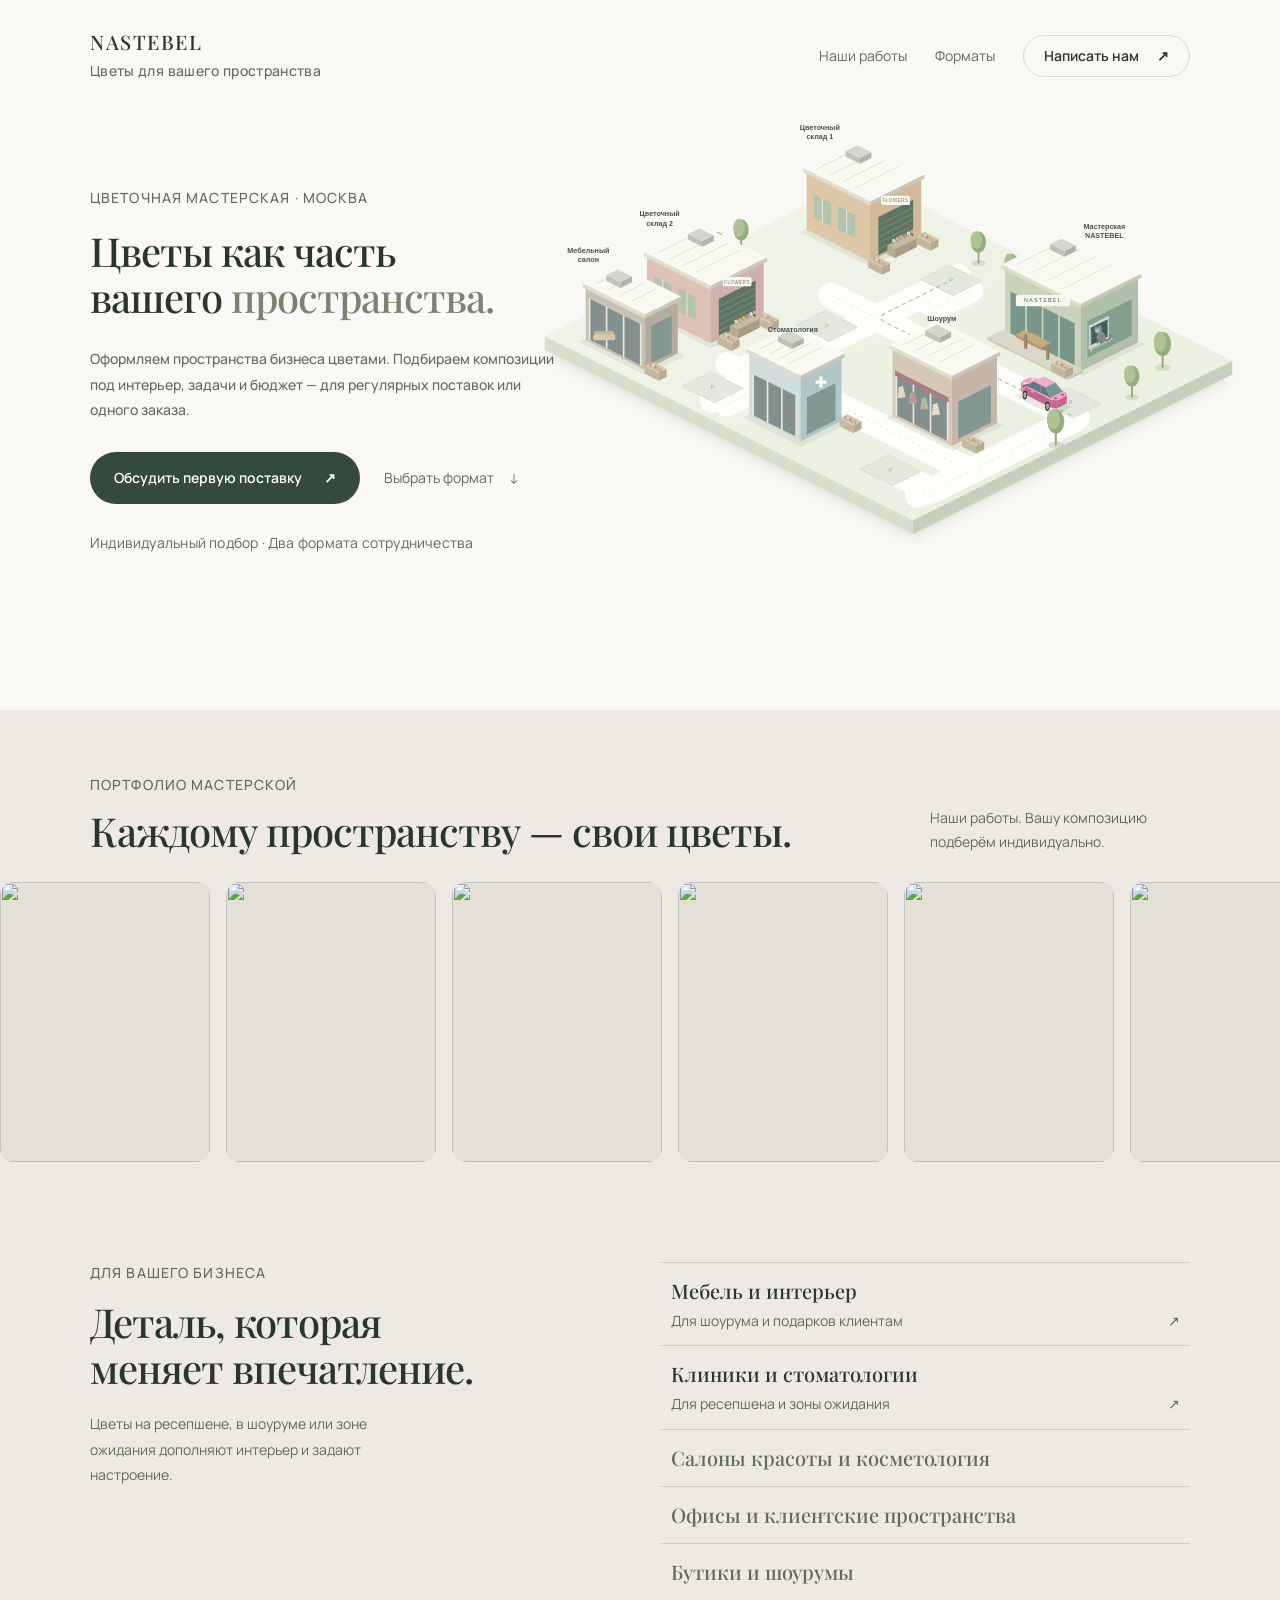
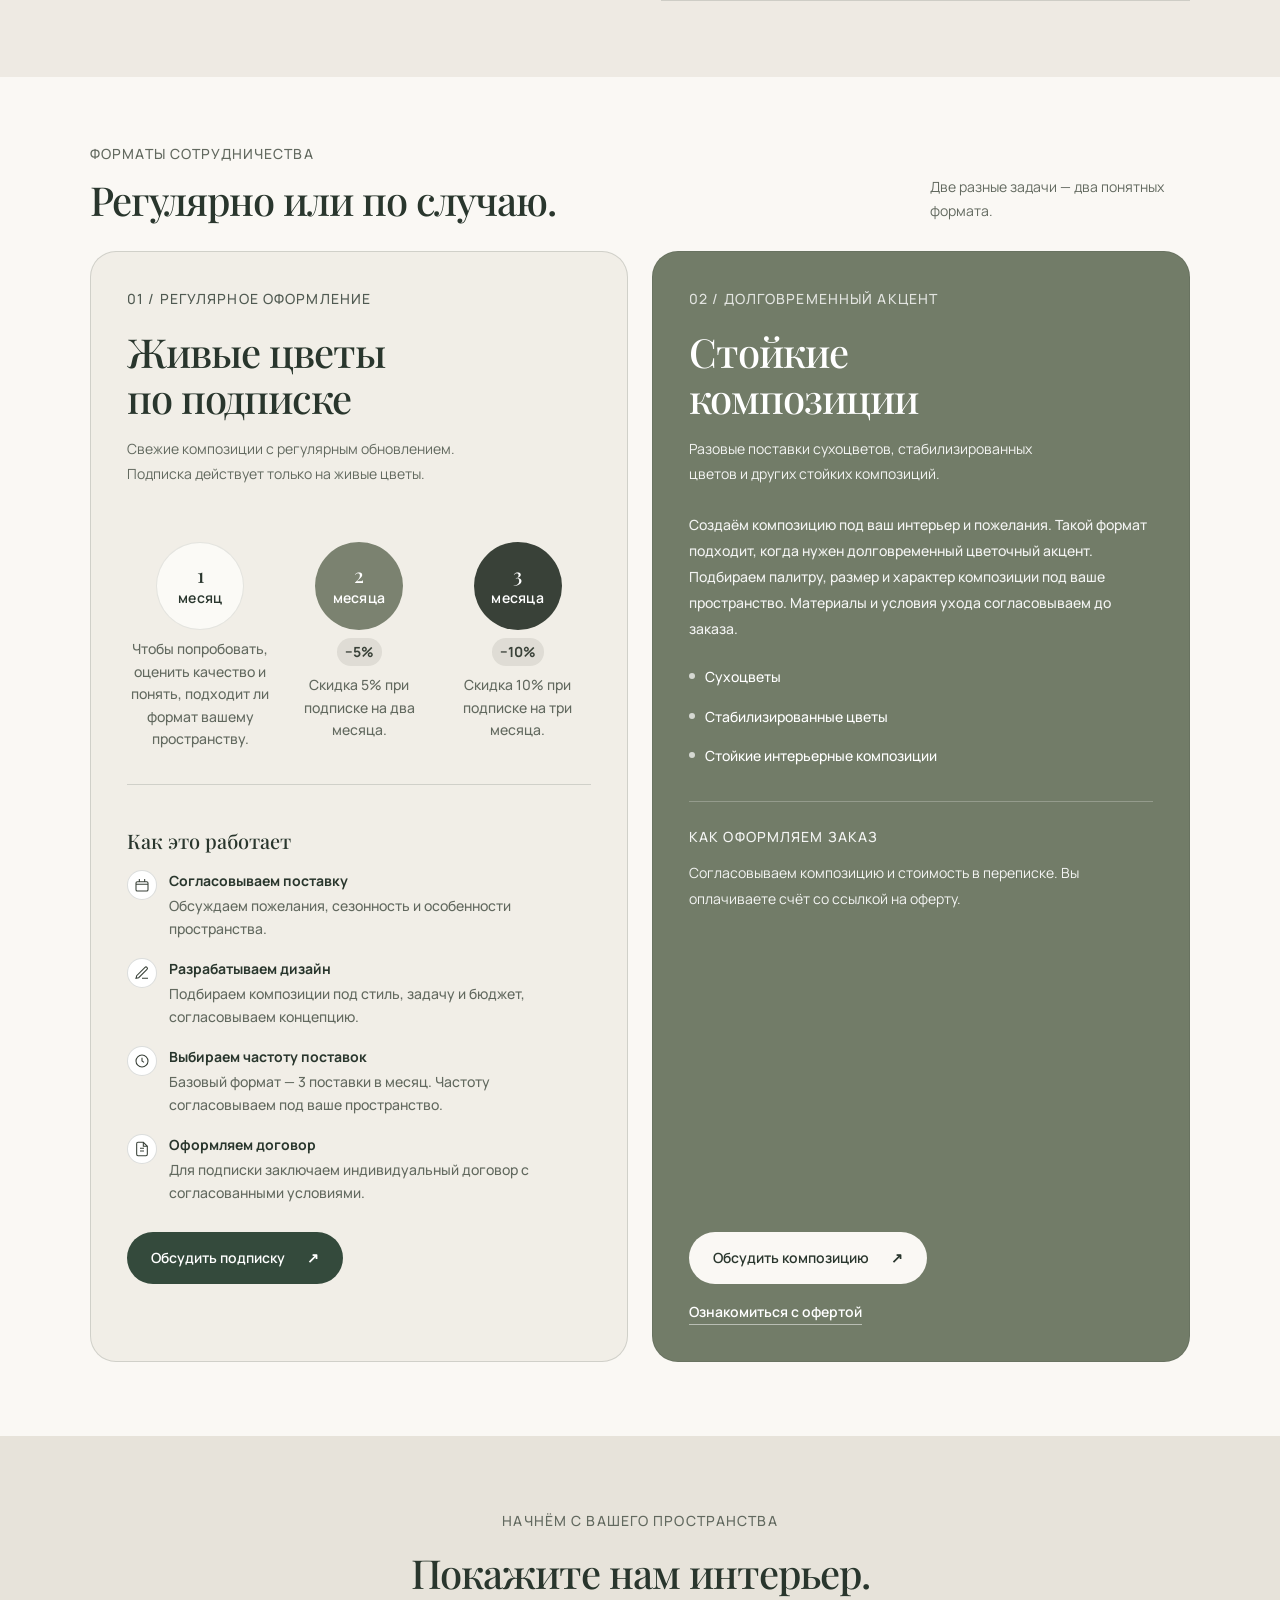
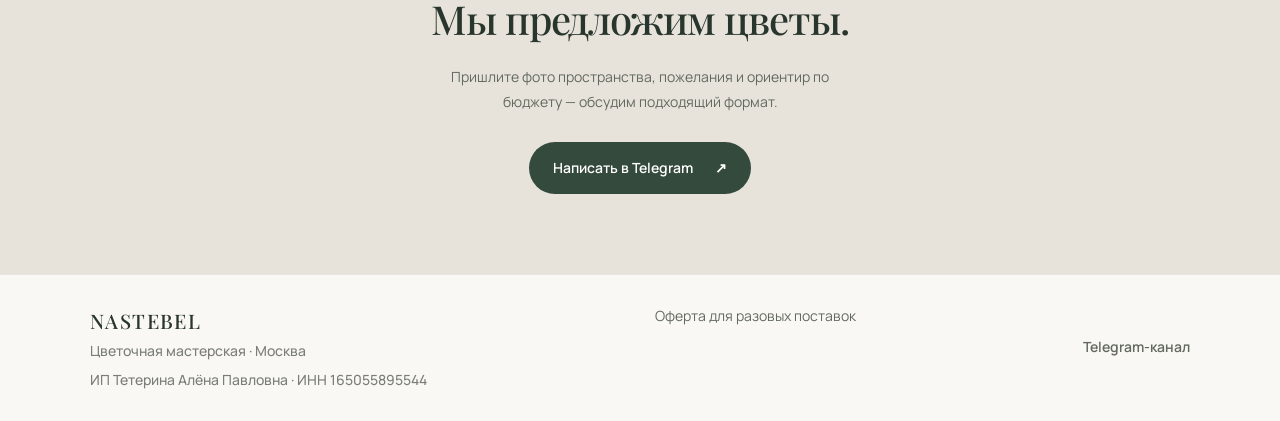
==== commit 6aee850c: "Increase hero animation size" ====
--- a/index.html
+++ b/index.html
@@ -50,7 +50,7 @@
 
 .hero {
   position: relative;
-  min-height: min(72vh, 620px);
+  min-height: min(82vh, 740px);
   display: flex;
   flex-direction: column;
   overflow: hidden;
@@ -598,11 +598,12 @@
 @media(max-width:360px){.hero-top{padding-left:16px;padding-right:16px}.brand-name{letter-spacing:0}.btn-contact{padding:0 10px;gap:6px}.format-card{padding:24px 18px}.tariff-circle{width:70px;height:70px}}
 
 /* Audited V3 scene in place of the lily, with no demo introduction. */
-.hero-animation{position:absolute;top:135px;right:max(18px,calc((100vw - 1160px)/2));width:min(49vw,590px);aspect-ratio:1320/935}
+.hero-animation{position:absolute;top:78px;right:max(-12px,calc((100vw - 1160px)/2 - 34px));width:min(62vw,800px);aspect-ratio:1320/935}
 .hero-animation iframe{display:block;width:100%;height:100%;border:0;background:transparent}
-@media(min-width:641px){.hero-content .hero-title,.hero-content .hero-subtitle,.hero-content .hero-cta,.hero-content .hero-footnote{max-width:min(44vw,500px)}}
-@media(min-width:641px) and (max-width:850px){.hero-animation{top:170px;width:49vw;right:10px}}
-@media(max-width:640px){.hero-bg{padding:0 8px}.hero-animation{position:relative;inset:auto;width:100%;margin:0 auto;aspect-ratio:1320/935}}
+@media(min-width:641px){.hero-content .hero-title,.hero-content .hero-subtitle,.hero-content .hero-cta,.hero-content .hero-footnote{max-width:min(39vw,470px)}}
+@media(min-width:641px) and (max-width:1320px){.hero-animation{top:92px;right:max(-12px,calc((100vw - 1160px)/2 - 20px));width:min(58vw,730px)}}
+@media(min-width:641px) and (max-width:900px){.hero-animation{top:180px;right:-28px;width:60vw}.hero-content .hero-title,.hero-content .hero-subtitle,.hero-content .hero-cta,.hero-content .hero-footnote{max-width:38vw}}
+@media(max-width:640px){.hero-bg{padding:0 8px}.hero-animation{position:relative;inset:auto;width:112%;margin:0 -6%;aspect-ratio:1320/935}}
 </style>
 </head>
 <body>
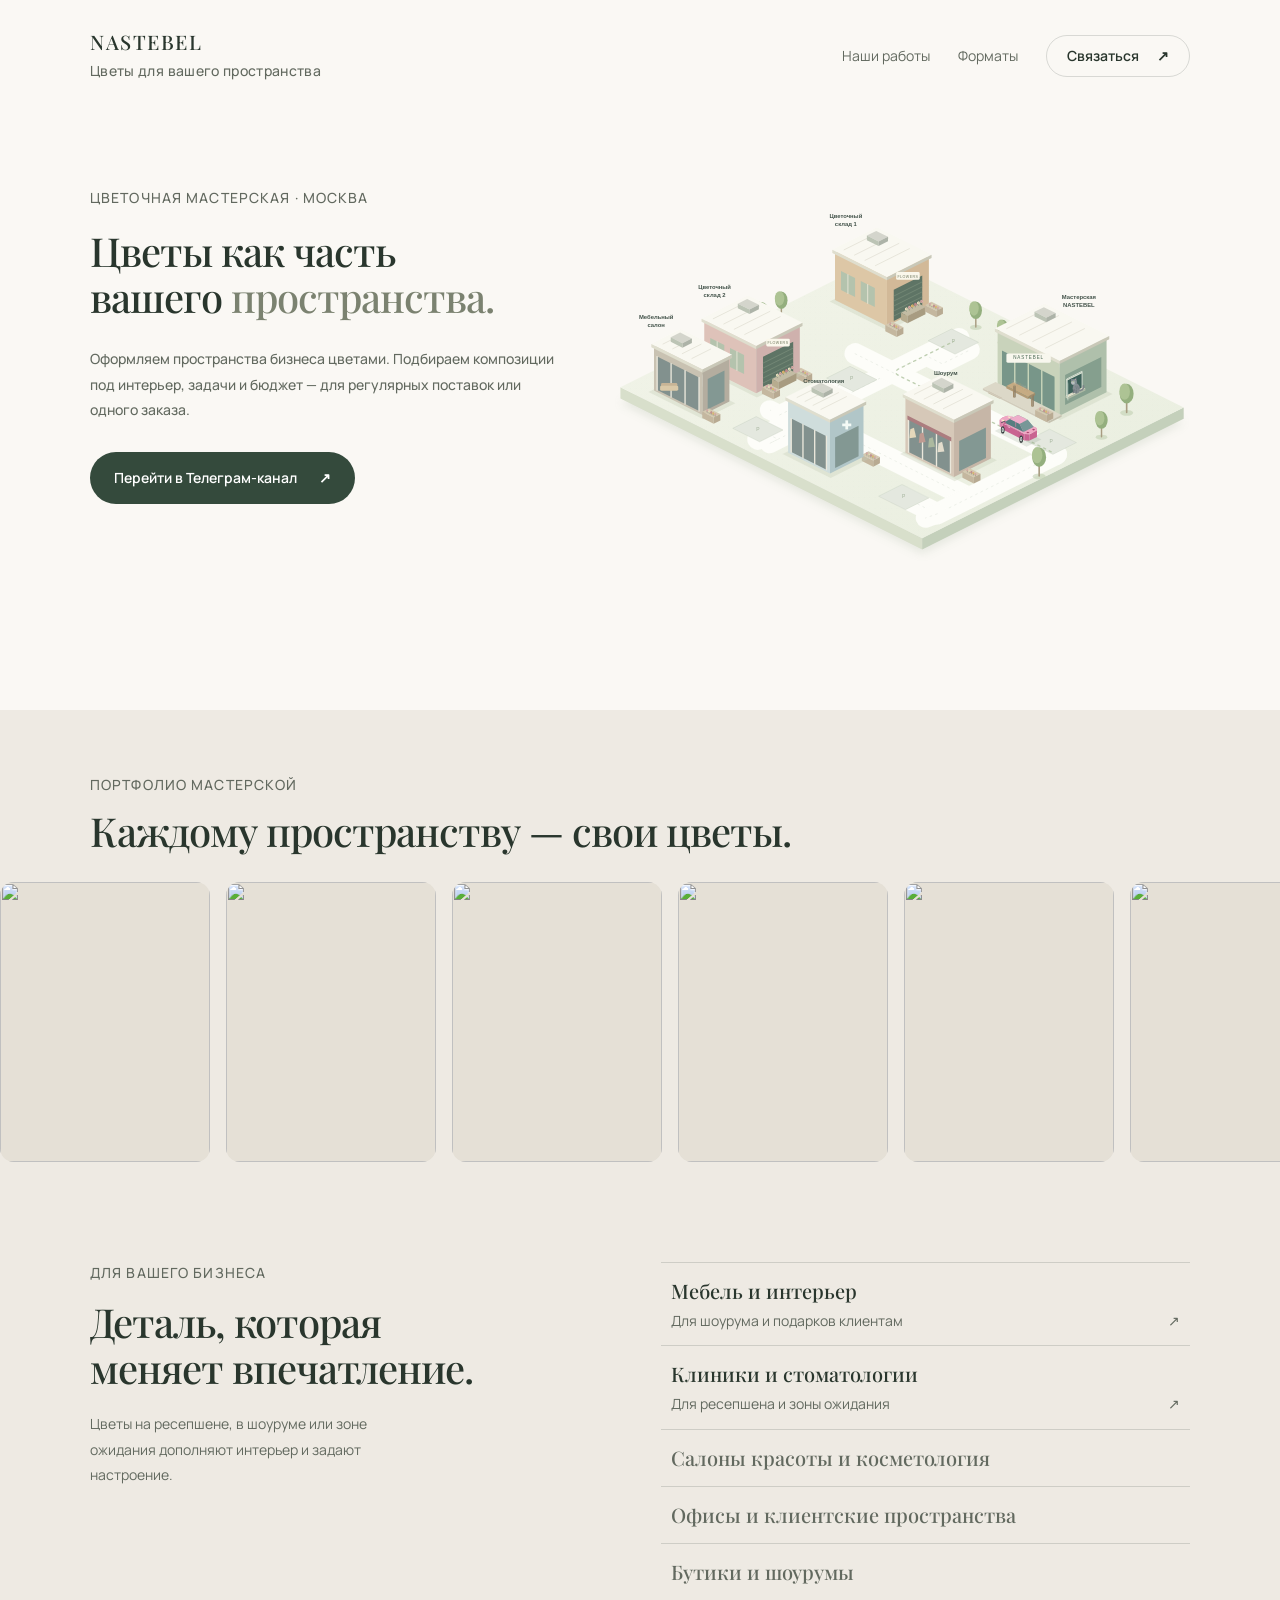
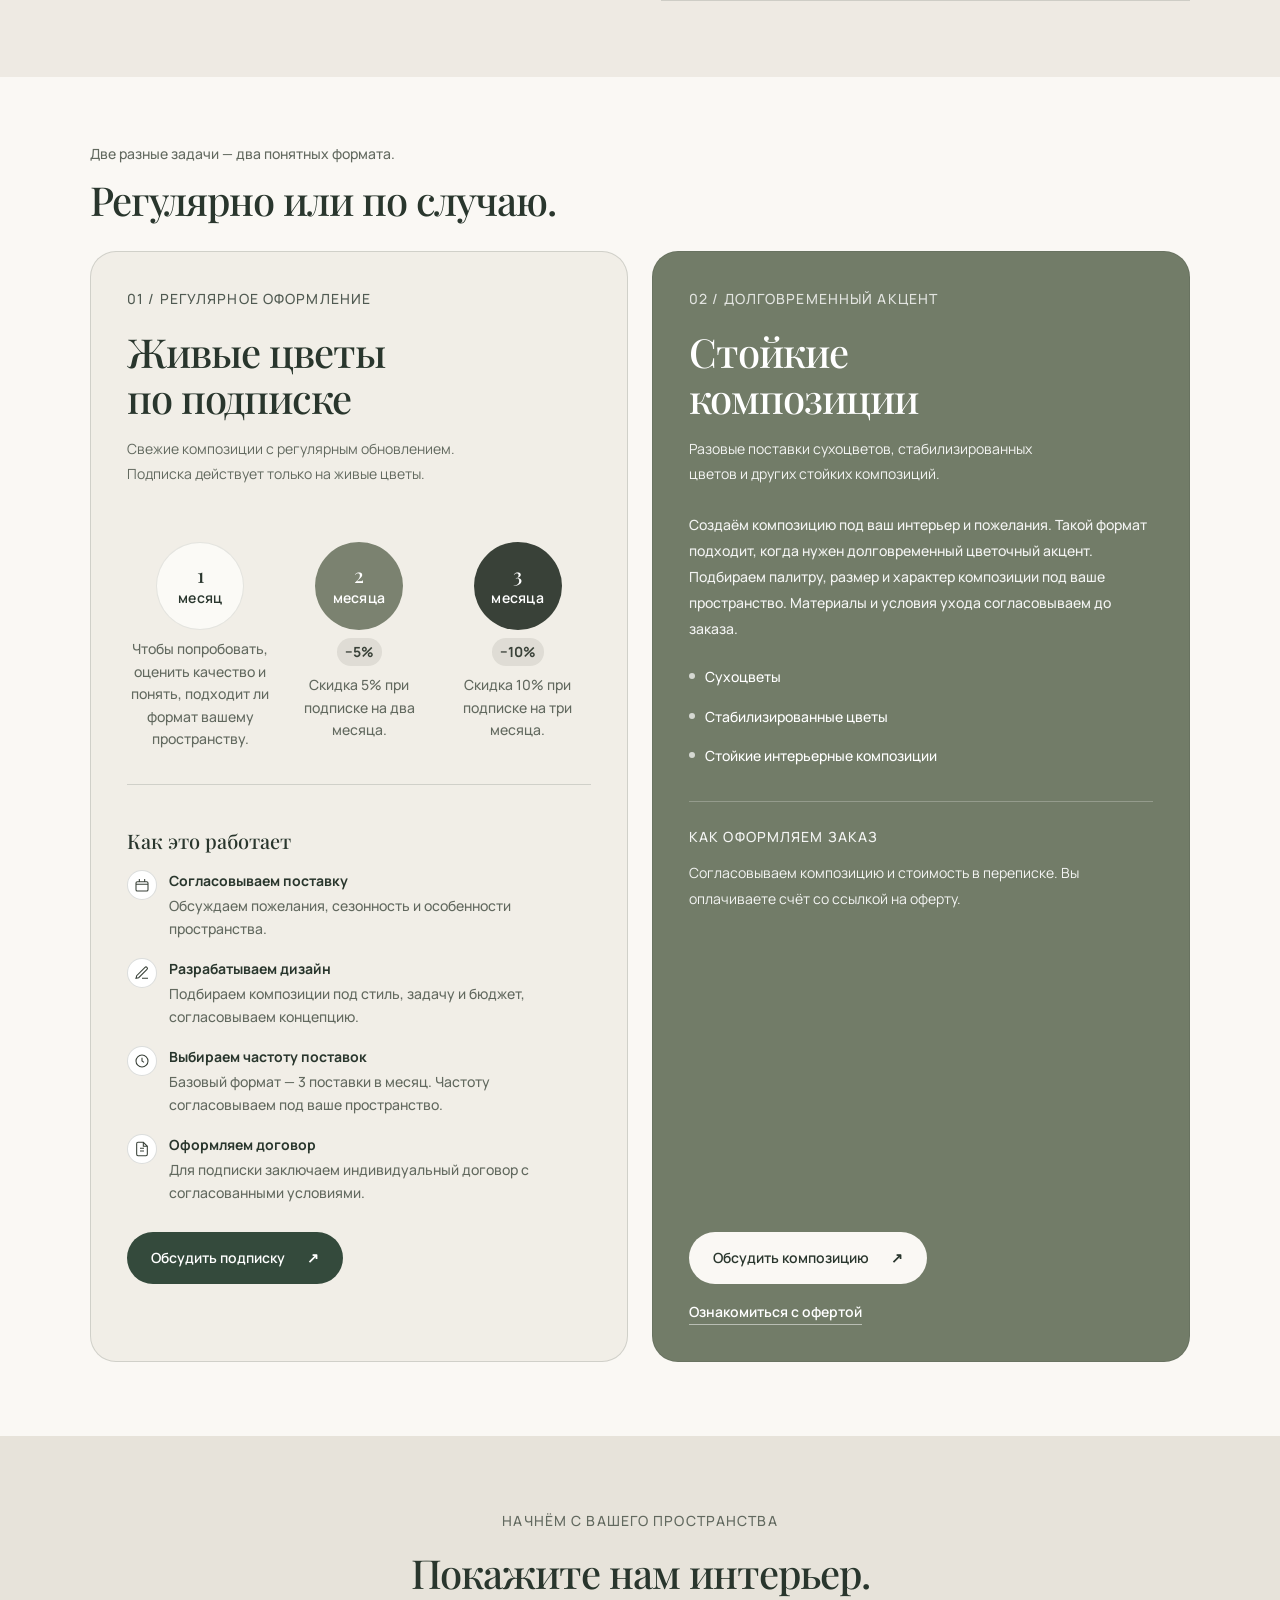
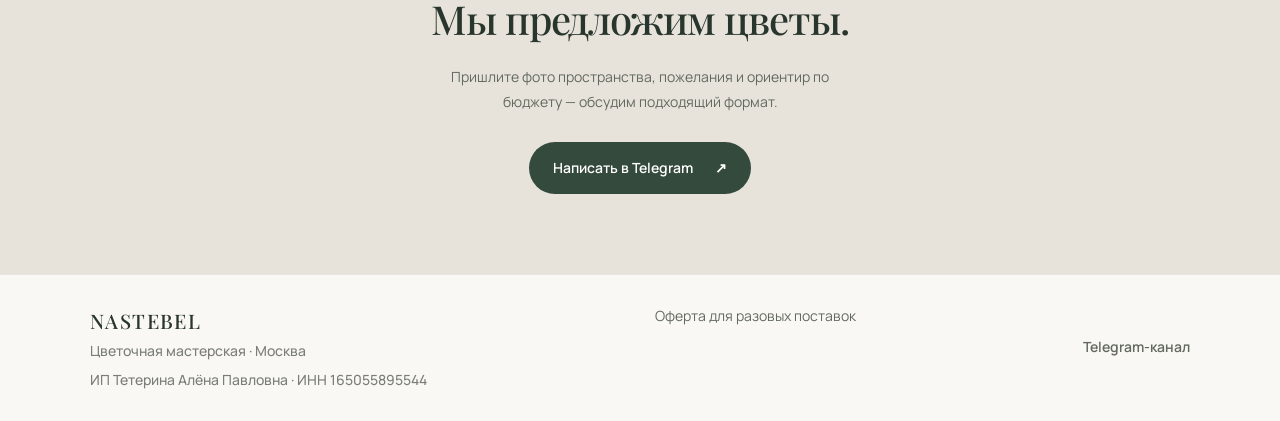
==== commit f6aa0b2f: "Fix hero layout, mobile scene fit and Telegram navigation" ====
--- a/index.html
+++ b/index.html
@@ -597,13 +597,29 @@
 }
 @media(max-width:360px){.hero-top{padding-left:16px;padding-right:16px}.brand-name{letter-spacing:0}.btn-contact{padding:0 10px;gap:6px}.format-card{padding:24px 18px}.tariff-circle{width:70px;height:70px}}
 
-/* Audited V3 scene in place of the lily, with no demo introduction. */
-.hero-animation{position:absolute;top:78px;right:max(-12px,calc((100vw - 1160px)/2 - 34px));width:min(62vw,800px);aspect-ratio:1320/935}
+/* Keep the copy and the animation in separate columns. */
 .hero-animation iframe{display:block;width:100%;height:100%;border:0;background:transparent}
-@media(min-width:641px){.hero-content .hero-title,.hero-content .hero-subtitle,.hero-content .hero-cta,.hero-content .hero-footnote{max-width:min(39vw,470px)}}
-@media(min-width:641px) and (max-width:1320px){.hero-animation{top:92px;right:max(-12px,calc((100vw - 1160px)/2 - 20px));width:min(58vw,730px)}}
-@media(min-width:641px) and (max-width:900px){.hero-animation{top:180px;right:-28px;width:60vw}.hero-content .hero-title,.hero-content .hero-subtitle,.hero-content .hero-cta,.hero-content .hero-footnote{max-width:38vw}}
-@media(max-width:640px){.hero-bg{padding:0 8px}.hero-animation{position:relative;inset:auto;width:112%;margin:0 -6%;aspect-ratio:1320/935}}
+.hero-animation{position:relative;inset:auto;width:100%;margin:0;aspect-ratio:1320/935}
+.formats-heading-line{white-space:nowrap;text-transform:none;letter-spacing:0}
+@media(min-width:901px){
+.hero{display:grid;grid-template-columns:minmax(0,44fr) minmax(0,56fr);column-gap:32px;padding:0 max(30px,calc((100vw - 1100px)/2));align-content:start}
+.hero-top{grid-column:1 / -1;grid-row:1;width:100%;padding:30px 0 0}
+.hero-content{grid-column:1;grid-row:2;width:100%;margin:0;padding:105px 0 84px;min-width:0}
+.hero-content .hero-title,.hero-content .hero-subtitle,.hero-content .hero-cta{max-width:100%}
+.hero-bg{grid-column:2;grid-row:2;position:relative;inset:auto;min-width:0;padding-top:105px}
+}
+@media(max-width:900px){
+.hero{display:flex;min-height:0}
+.hero-top{order:0}
+.hero-content{order:1;width:100%;padding:42px 20px 28px}
+.hero-content .hero-title,.hero-content .hero-subtitle,.hero-content .hero-cta{max-width:100%}
+.hero-bg{order:2;position:relative;inset:auto;width:100%;padding:0 12px 24px}
+.hero-animation{width:100%;margin:0;inset:auto}
+}
+@media(max-width:640px){
+.btn-contact [aria-hidden="true"],.action-primary [aria-hidden="true"],.action-text [aria-hidden="true"],.business-link small [aria-hidden="true"]{display:none}
+.formats-heading-line{font-size:clamp(10px,3.1vw,14px)}
+}
 </style>
 </head>
 <body>
@@ -955,21 +971,19 @@
         <span class="brand-name">NASTEBEL</span>
         <span class="brand-tagline">Цветы для вашего пространства</span>
       </div>
-      <nav class="hero-actions" aria-label="Главное меню"><a class="nav-link" href="#portfolio">Наши работы</a><a class="nav-link" href="#formats">Форматы</a><a class="btn-contact" href="https://t.me/nastebel" target="_blank" rel="noopener noreferrer">Написать нам <span aria-hidden="true">↗</span></a></nav>
+      <nav class="hero-actions" aria-label="Главное меню"><a class="nav-link" href="#portfolio">Наши работы</a><a class="nav-link" href="#formats">Форматы</a><a class="btn-contact" href="https://t.me/nastebel_zakaz" target="_blank" rel="noopener noreferrer">Связаться <span aria-hidden="true">↗</span></a></nav>
     </div>
 
     <div class="hero-content">
       <p class="eyebrow">Цветочная мастерская · Москва</p>
       <h1 class="hero-title">Цветы как часть<br>вашего <em>пространства.</em></h1>
       <p class="hero-subtitle">Оформляем пространства бизнеса цветами. Подбираем композиции под интерьер, задачи и бюджет — для регулярных поставок или одного заказа.</p>
-      <div class="hero-cta"><a class="action-primary" href="https://t.me/nastebel" target="_blank" rel="noopener noreferrer">Обсудить первую поставку <span aria-hidden="true">↗</span></a><a class="action-text" href="#formats">Выбрать формат <span aria-hidden="true">↓</span></a></div>
-      <p class="hero-footnote">Индивидуальный подбор · Два формата сотрудничества</p>
+      <div class="hero-cta"><a class="action-primary" href="https://t.me/nastebel" target="_blank" rel="noopener noreferrer">Перейти в Телеграм-канал <span aria-hidden="true">↗</span></a></div>
     </div>
 
-    <div class="hero-handwrite" aria-hidden="true"><p class="handwrite-text">Цветы создают атмосферу</p></div>
   </header>
 
-  <section class="carousel-section" id="portfolio" aria-labelledby="portfolioTitle"><div class="section-heading"><div><p class="eyebrow">Портфолио мастерской</p><h2 id="portfolioTitle">Каждому пространству — свои цветы.</h2></div><p>Наши работы. Вашу композицию подберём индивидуально.</p></div>
+  <section class="carousel-section" id="portfolio" aria-labelledby="portfolioTitle"><div class="section-heading"><div><p class="eyebrow">Портфолио мастерской</p><h2 id="portfolioTitle">Каждому пространству — свои цветы.</h2></div></div>
     <div class="carousel-track" id="carouselTrack"></div>
   </section>
 
@@ -987,7 +1001,7 @@
     </div>
   </section>
 
-  <section class="formats" id="formats" aria-labelledby="formatsTitle"><div class="section-heading"><div><p class="eyebrow">Форматы сотрудничества</p><h2 id="formatsTitle">Регулярно или по случаю.</h2></div><p>Две разные задачи — два понятных формата.</p></div>
+  <section class="formats" id="formats" aria-labelledby="formatsTitle"><div class="section-heading"><div><p class="eyebrow formats-heading-line">Две разные задачи — два понятных формата.</p><h2 id="formatsTitle">Регулярно или по случаю.</h2></div></div>
     <div class="formats-inner">
       <article class="format-card format-sub">
         <div class="format-header">
@@ -1042,7 +1056,7 @@
           </ol>
         </div>
         </div>
-        <div class="card-actions"><a class="action-primary card-cta" href="https://t.me/nastebel" target="_blank" rel="noopener noreferrer">Обсудить подписку <span aria-hidden="true">↗</span></a><span class="offer-slot" aria-hidden="true"></span></div>
+        <div class="card-actions"><a class="action-primary card-cta" href="https://t.me/nastebel_zakaz" target="_blank" rel="noopener noreferrer">Обсудить подписку <span aria-hidden="true">↗</span></a><span class="offer-slot" aria-hidden="true"></span></div>
       </article>
 
       <article class="format-card format-once">
@@ -1055,12 +1069,12 @@
           <p>Подбираем палитру, размер и характер композиции под ваше пространство. Материалы и условия ухода согласовываем до заказа.</p>
           <ul class="once-list"><li>Сухоцветы</li><li>Стабилизированные цветы</li><li>Стойкие интерьерные композиции</li></ul><div class="once-details"><p class="card-label">Как оформляем заказ</p><p>Согласовываем композицию и стоимость в переписке. Вы оплачиваете счёт со ссылкой на оферту.</p></div>
         </div>
-        <div class="card-actions"><a class="action-primary action-light card-cta" href="https://t.me/nastebel" target="_blank" rel="noopener noreferrer">Обсудить композицию <span aria-hidden="true">↗</span></a><a class="btn-offer offer-slot" id="offerBtn" href="https://nastebel.ru/oferta" target="_blank" rel="noopener noreferrer">Ознакомиться с офертой</a></div>
+        <div class="card-actions"><a class="action-primary action-light card-cta" href="https://t.me/nastebel_zakaz" target="_blank" rel="noopener noreferrer">Обсудить композицию <span aria-hidden="true">↗</span></a><a class="btn-offer offer-slot" id="offerBtn" href="https://nastebel.ru/oferta" target="_blank" rel="noopener noreferrer">Ознакомиться с офертой</a></div>
       </article>
     </div>
   </section>
 
-  <section class="final-contact" aria-labelledby="contactTitle"><p class="eyebrow">Начнём с вашего пространства</p><h2 id="contactTitle">Покажите нам интерьер.<br>Мы предложим цветы.</h2><p>Пришлите фото пространства, пожелания и ориентир по бюджету — обсудим подходящий формат.</p><a class="action-primary" href="https://t.me/nastebel" target="_blank" rel="noopener noreferrer">Написать в Telegram <span aria-hidden="true">↗</span></a></section>
+  <section class="final-contact" aria-labelledby="contactTitle"><p class="eyebrow">Начнём с вашего пространства</p><h2 id="contactTitle">Покажите нам интерьер.<br>Мы предложим цветы.</h2><p>Пришлите фото пространства, пожелания и ориентир по бюджету — обсудим подходящий формат.</p><a class="action-primary" href="https://t.me/nastebel_zakaz" target="_blank" rel="noopener noreferrer">Написать в Telegram <span aria-hidden="true">↗</span></a></section>
   <footer class="footer">
     <div class="footer-inner">
       <div class="footer-left">
